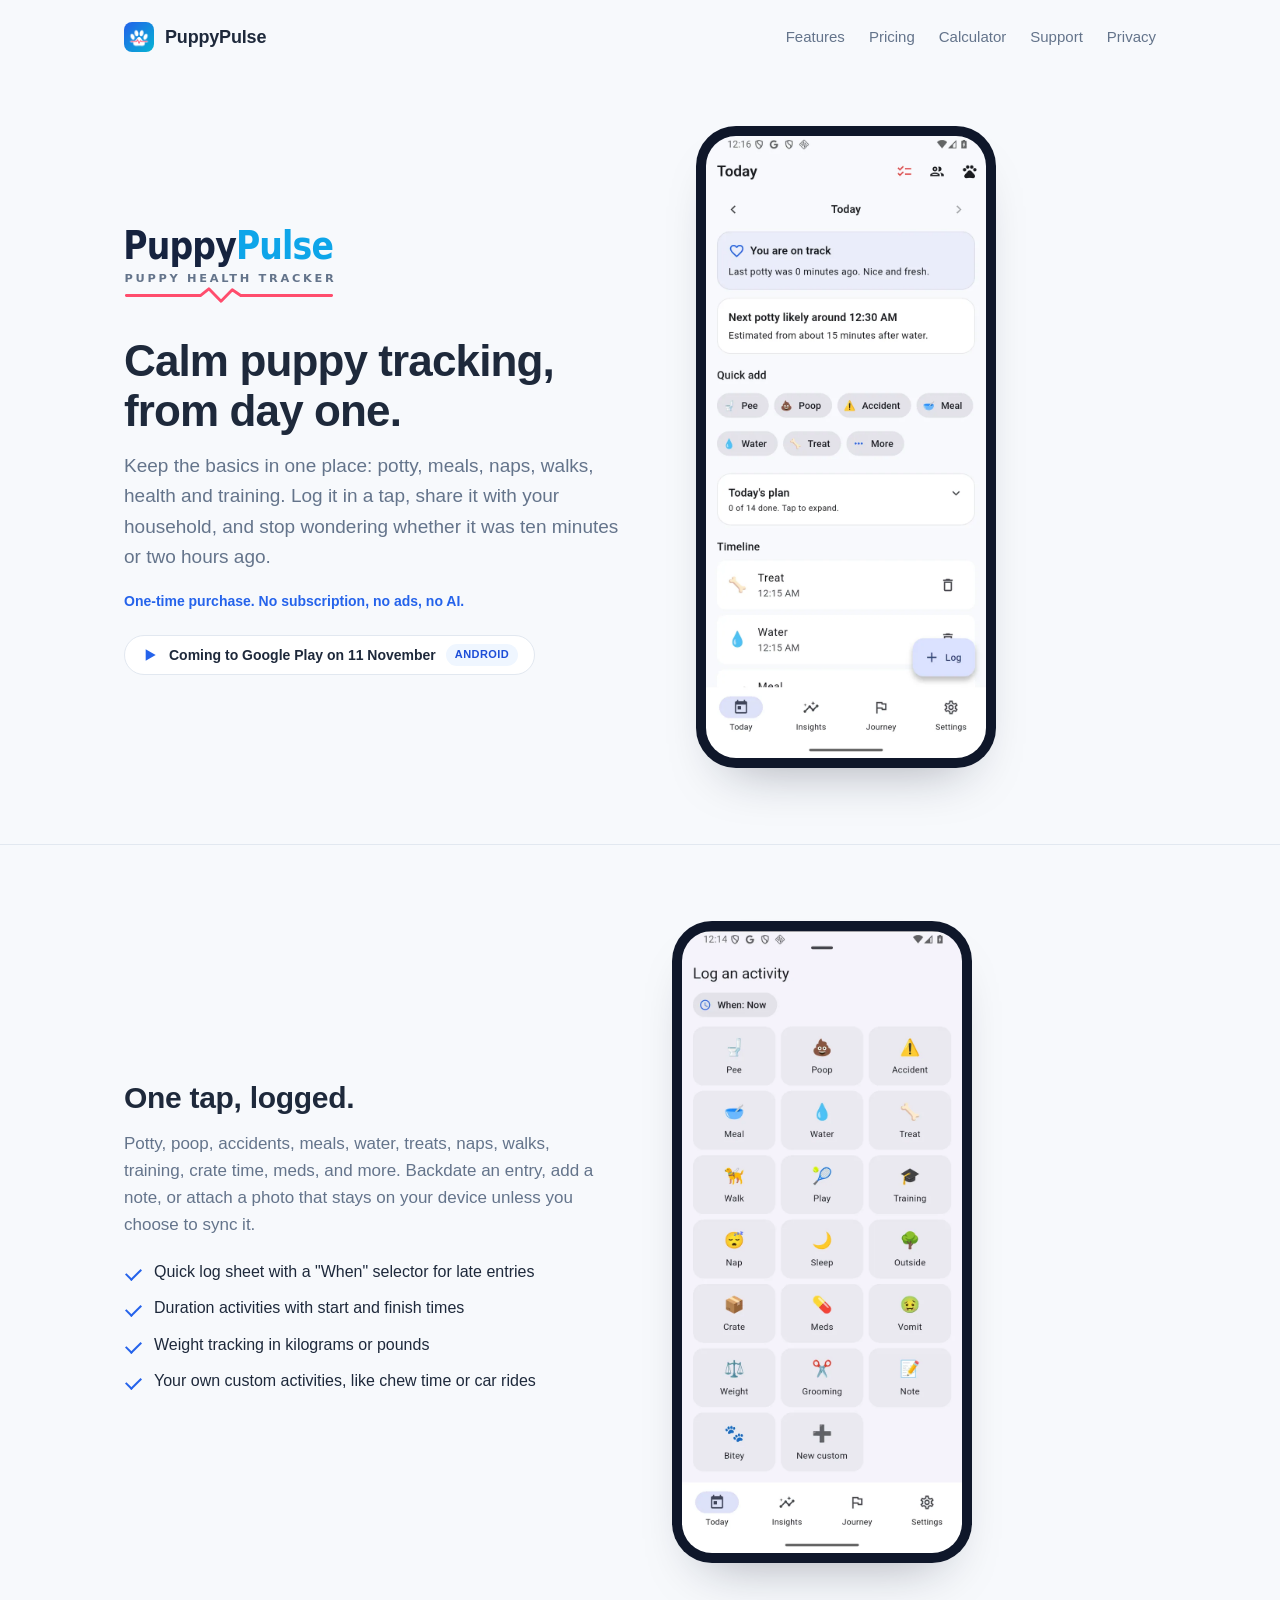
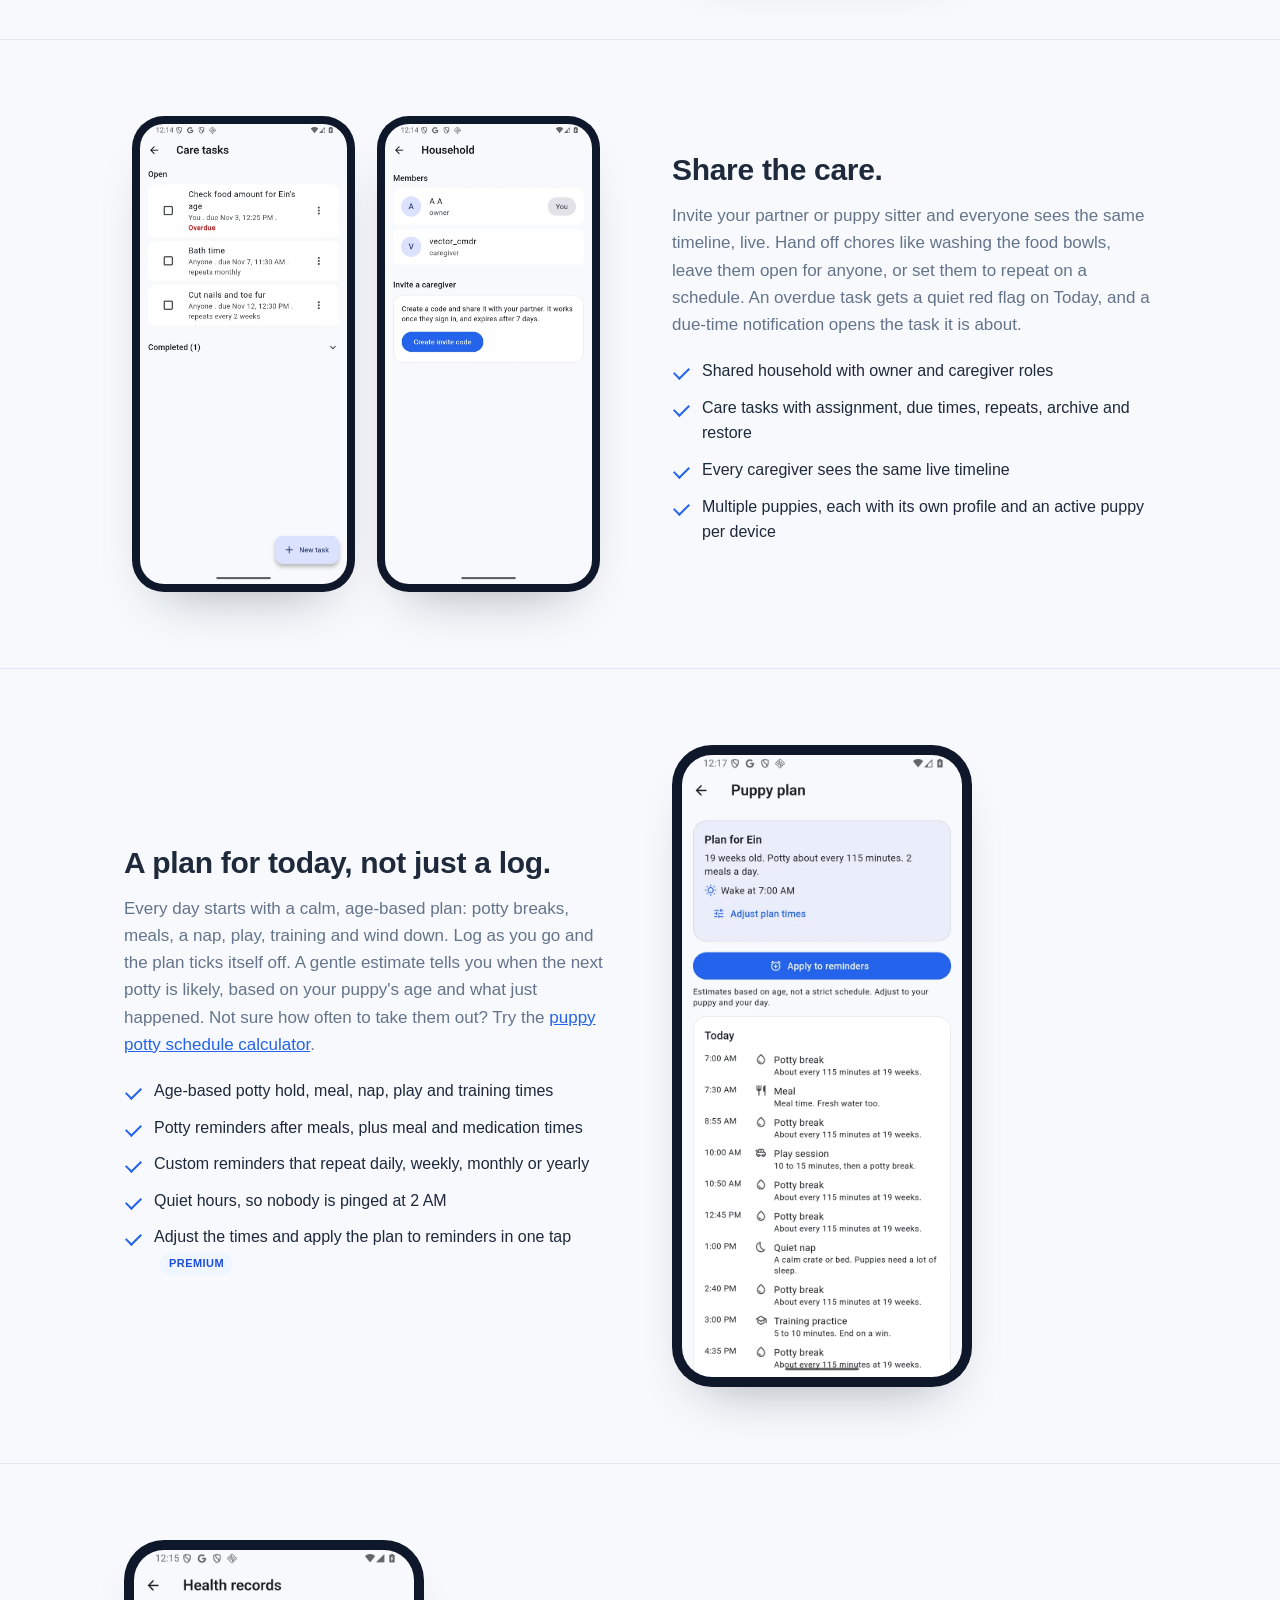
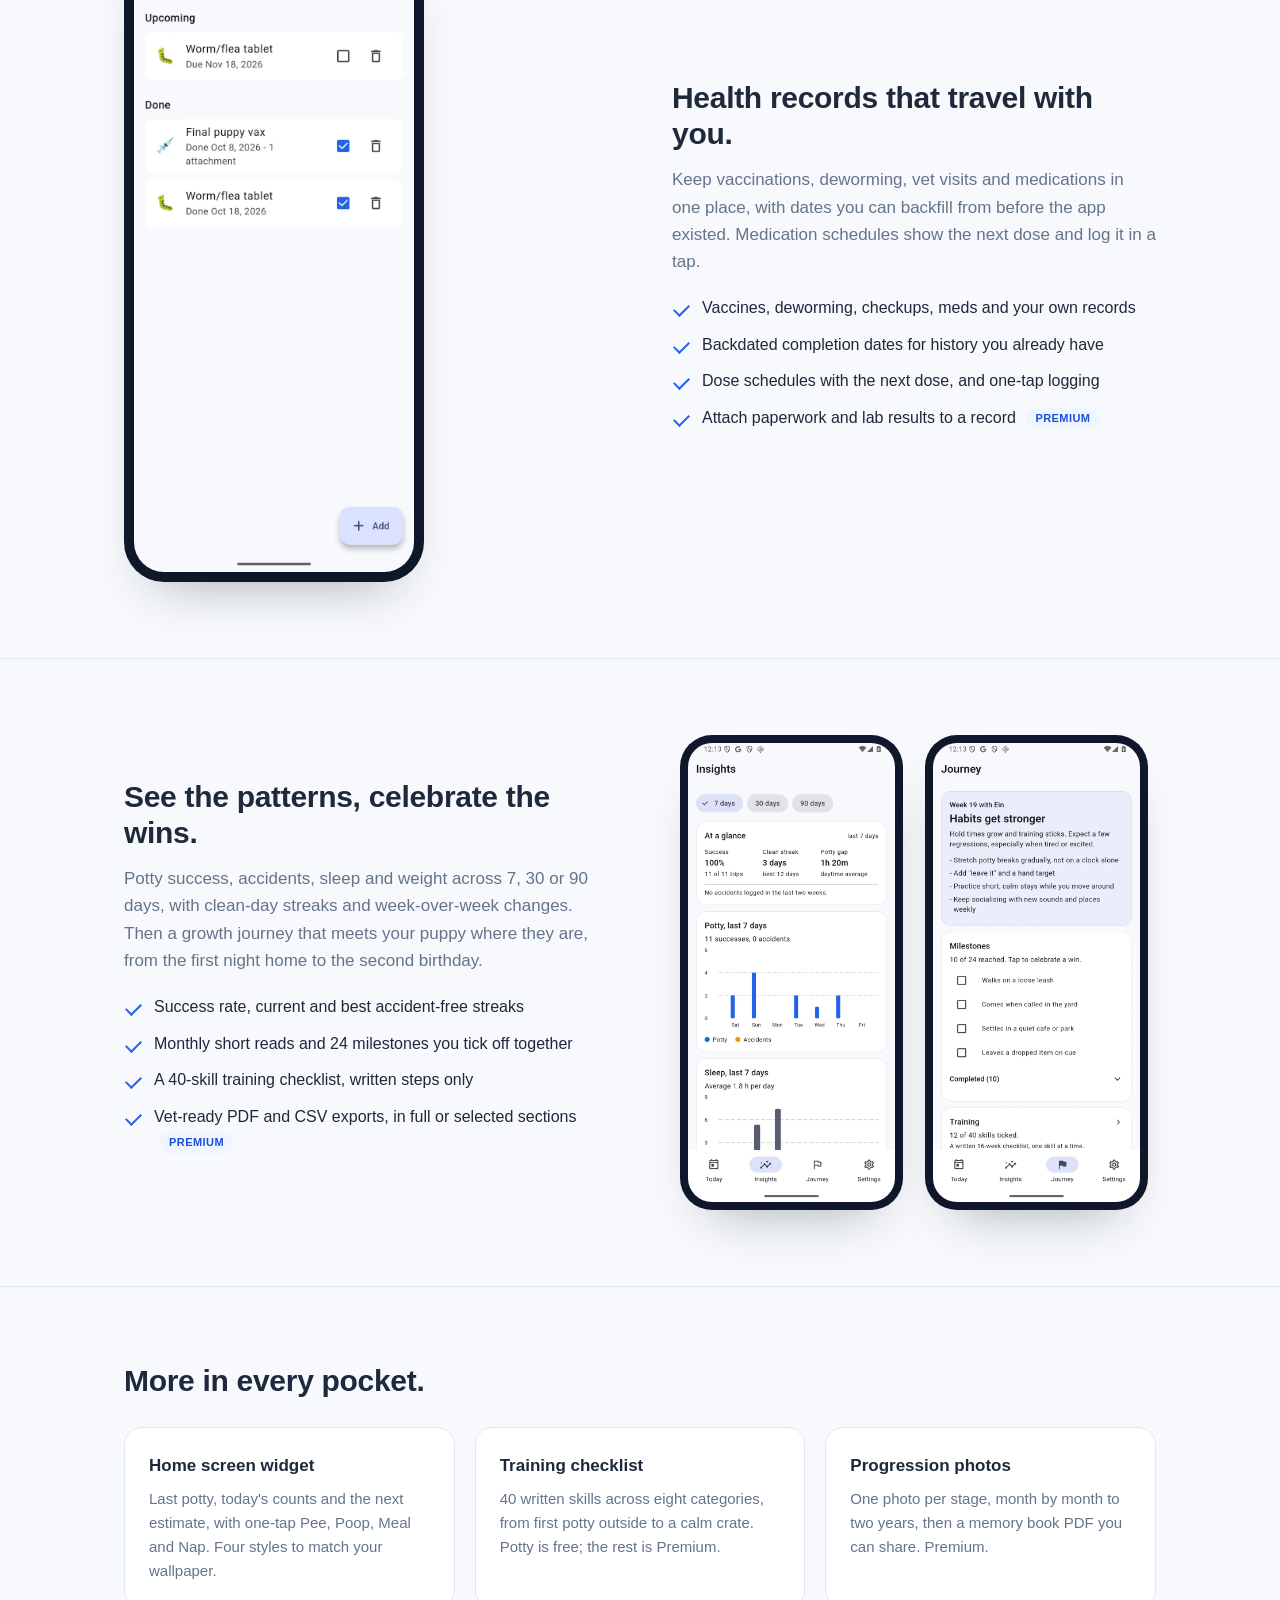
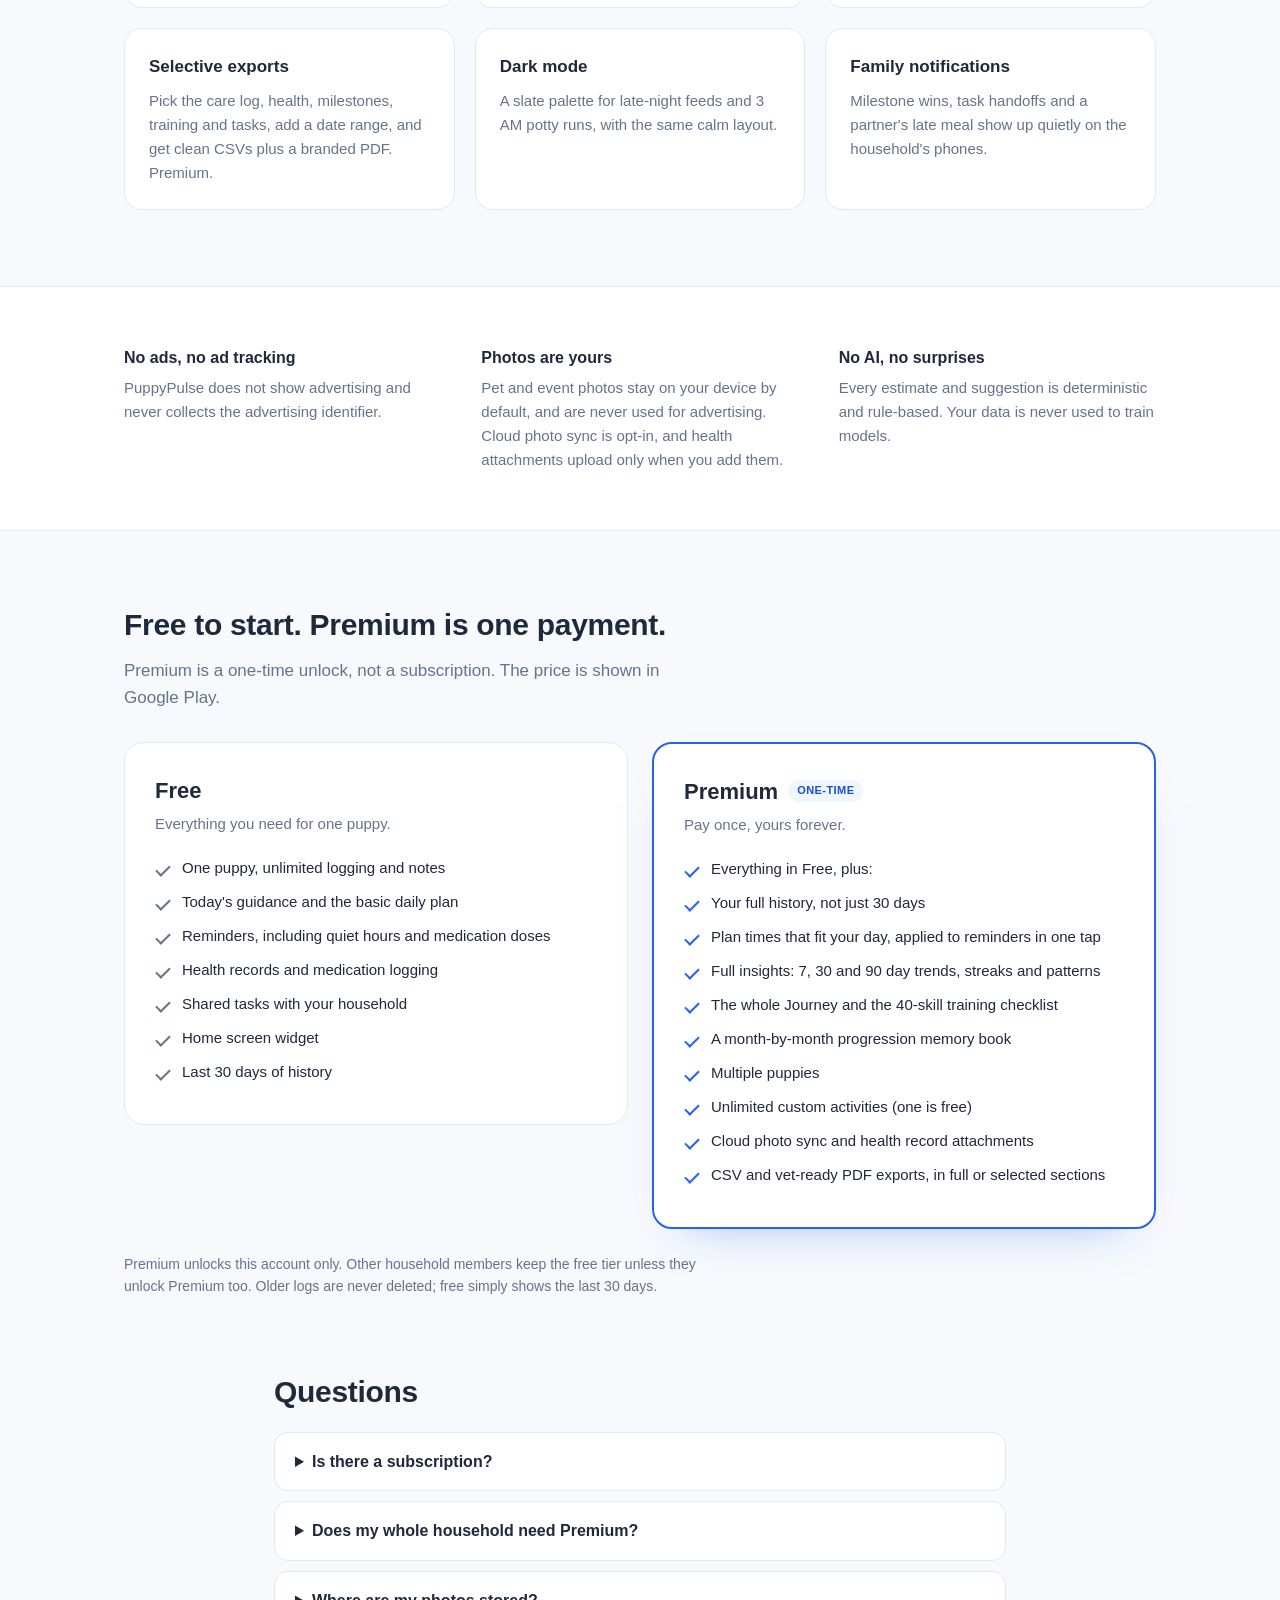
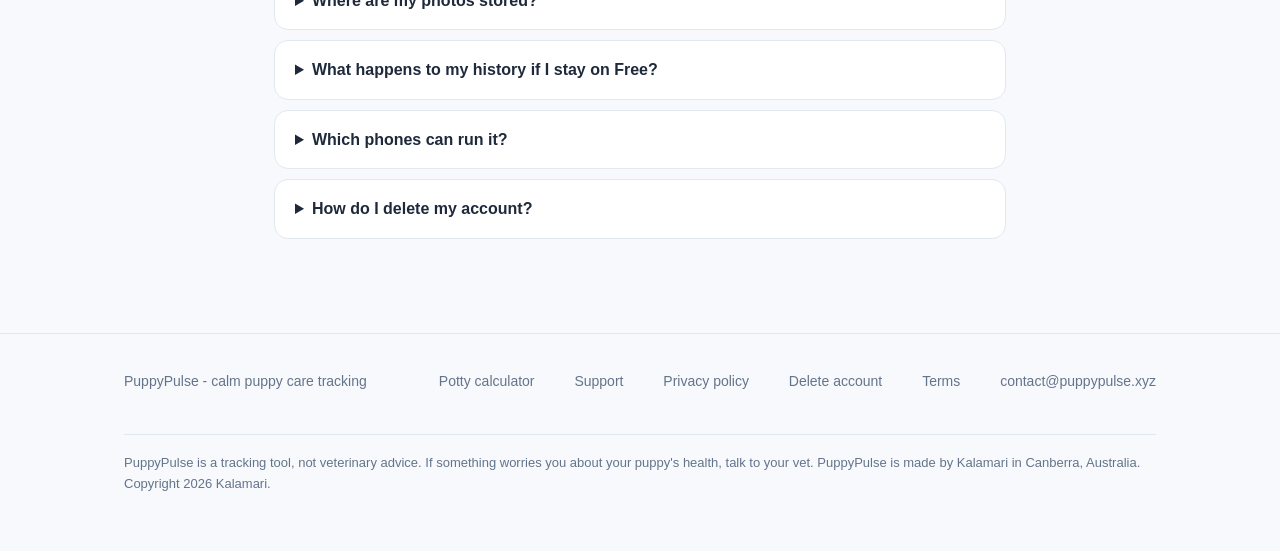
==== index.html @ 0620022c "Rename the calculator to a descriptive URL and redirect the old one" ====
<!DOCTYPE html>
<html lang="en">
<head>
  <meta charset="utf-8">
  <meta name="viewport" content="width=device-width, initial-scale=1">
  <title>PuppyPulse - Calm puppy care tracking</title>
  <meta name="description" content="Track potty, meals, naps, health and training in one tap, and share the care with your household. One-time purchase, no subscription, no ads, no AI.">
  <meta name="theme-color" content="#2563EB">
  <meta name="theme-color" media="(prefers-color-scheme: dark)" content="#0F172A">
  <link rel="canonical" href="https://puppypulse.xyz/">
  <meta property="og:type" content="website">
  <meta property="og:site_name" content="PuppyPulse">
  <meta property="og:url" content="https://puppypulse.xyz/">
  <meta property="og:title" content="PuppyPulse - Calm puppy care tracking">
  <meta property="og:description" content="Track potty, meals, naps, health and training in one tap, and share the care with your household. One-time purchase, no subscription, no ads, no AI.">
  <meta property="og:image" content="https://puppypulse.xyz/assets/share-card.png">
  <meta property="og:image:width" content="1200">
  <meta property="og:image:height" content="630">
  <meta property="og:image:alt" content="PuppyPulse, calm puppy care tracking">
  <meta name="twitter:card" content="summary_large_image">
  <meta name="twitter:title" content="PuppyPulse - Calm puppy care tracking">
  <meta name="twitter:description" content="One-tap logging, a shared household, health records and a growth journey. One-time purchase, no subscription.">
  <meta name="twitter:image" content="https://puppypulse.xyz/assets/share-card.png">
  <link rel="icon" type="image/png" sizes="32x32" href="assets/favicon-32.png">
  <link rel="icon" type="image/png" sizes="512x512" href="assets/icon-circle.png">
  <link rel="apple-touch-icon" href="assets/apple-touch-icon.png">
  <link rel="stylesheet" href="styles.css">
  <script type="application/ld+json">
  {
    "@context": "https://schema.org",
    "@type": "SoftwareApplication",
    "name": "PuppyPulse",
    "url": "https://puppypulse.xyz/",
    "applicationCategory": "LifestyleApplication",
    "operatingSystem": "Android",
    "softwareVersion": "1.0.0",
    "isAccessibleForFree": true,
    "installUrl": "https://play.google.com/store/apps/details?id=com.puppypulse.app",
    "description": "A calm puppy care tracker for new puppy parents: one-tap logging, a shared household, health records, a growth journey and training checklist. One-time purchase, no subscription, no ads, no AI.",
    "publisher": {
      "@type": "Organization",
      "name": "Kalamari",
      "url": "https://kalamari.club"
    }
  }
  </script>
</head>
<body>

<a class="skip" href="#main">Skip to content</a>

<header class="site">
  <div class="wrap">
    <a class="brand" href="./">
      <img src="assets/icon-512.png" alt="">
      <span>PuppyPulse</span>
    </a>
    <nav>
      <a href="#features">Features</a>
      <a href="#pricing">Pricing</a>
      <a href="puppy-potty-schedule/">Calculator</a>
      <a href="support/">Support</a>
      <a href="privacy/">Privacy</a>
    </nav>
  </div>
</header>

<main id="main">

  <section class="hero">
    <div class="wrap">
      <div class="copy">
        <picture>
          <source srcset="assets/wordmark-dark.svg" media="(prefers-color-scheme: dark)">
          <img class="wordmark" src="assets/wordmark.svg" alt="PuppyPulse">
        </picture>
        <h1>Calm puppy tracking, from day one.</h1>
        <p class="lede">Keep the basics in one place: potty, meals, naps, walks,
        health and training. Log it in a tap, share it with your household, and
        stop wondering whether it was ten minutes or two hours ago.</p>
        <p class="meta">One-time purchase. No subscription, no ads, no AI.</p>
        <span class="badge">
          <svg viewBox="0 0 24 24" fill="#2563EB" aria-hidden="true">
            <path d="M4 3.5v17l15-8.5-15-8.5z"/>
          </svg>
          Coming to Google Play on 11 November
          <span class="tag">Android</span>
        </span>
      </div>
      <div class="media">
        <div class="phone">
          <img src="assets/today.webp" width="720" height="1600"
            alt="The PuppyPulse Today screen, showing a potty estimate, quick add chips, today's plan and the day's timeline">
        </div>
      </div>
    </div>
  </section>

  <section class="feature" id="features">
    <div class="wrap">
      <div class="copy">
        <h2>One tap, logged.</h2>
        <p>Potty, poop, accidents, meals, water, treats, naps, walks, training,
        crate time, meds, and more. Backdate an entry, add a note, or attach a
        photo that stays on your device unless you choose to sync it.</p>
        <ul class="ticks">
          <li>Quick log sheet with a "When" selector for late entries</li>
          <li>Duration activities with start and finish times</li>
          <li>Weight tracking in kilograms or pounds</li>
          <li>Your own custom activities, like chew time or car rides</li>
        </ul>
      </div>
      <div class="media">
        <div class="phone">
          <img src="assets/quick-log.webp" width="720" height="1600" loading="lazy"
            alt="The quick log sheet, with activity tiles for potty, meals, naps, and more">
        </div>
      </div>
    </div>
  </section>

  <section class="feature flip">
    <div class="wrap">
      <div class="copy">
        <h2>Share the care.</h2>
        <p>Invite your partner or puppy sitter and everyone sees the same
        timeline, live. Hand off chores like washing the food bowls, leave them
        open for anyone, or set them to repeat on a schedule. An overdue task
        gets a quiet red flag on Today, and a due-time notification opens the
        task it is about.</p>
        <ul class="ticks">
          <li>Shared household with owner and caregiver roles</li>
          <li>Care tasks with assignment, due times, repeats, archive and restore</li>
          <li>Every caregiver sees the same live timeline</li>
          <li>Multiple puppies, each with its own profile and an active puppy per device</li>
        </ul>
      </div>
      <div class="media">
        <div class="duo">
          <div class="phone">
            <img src="assets/tasks.webp" width="720" height="1600" loading="lazy"
              alt="Care tasks screen with open tasks, assignments, due times and a completed section">
          </div>
          <div class="phone">
            <img src="assets/household.webp" width="720" height="1600" loading="lazy"
              alt="Household screen listing an owner and a caregiver, with an invite code">
          </div>
        </div>
      </div>
    </div>
  </section>

  <section class="feature" id="plan">
    <div class="wrap">
      <div class="copy">
        <h2>A plan for today, not just a log.</h2>
        <p>Every day starts with a calm, age-based plan: potty breaks, meals,
        a nap, play, training and wind down. Log as you go and the plan ticks
        itself off. A gentle estimate tells you when the next potty is likely,
        based on your puppy's age and what just happened. Not sure how often to
        take them out? Try the <a href="puppy-potty-schedule/">puppy potty schedule
        calculator</a>.</p>
        <ul class="ticks">
          <li>Age-based potty hold, meal, nap, play and training times</li>
          <li>Potty reminders after meals, plus meal and medication times</li>
          <li>Custom reminders that repeat daily, weekly, monthly or yearly</li>
          <li>Quiet hours, so nobody is pinged at 2 AM</li>
          <li>Adjust the times and apply the plan to reminders in one tap <span class="tag">Premium</span></li>
        </ul>
      </div>
      <div class="media">
        <div class="phone">
          <img src="assets/plan.webp" width="720" height="1600" loading="lazy"
            alt="Puppy plan screen with age-based potty breaks, meal times, a nap, play and training, and an Apply to reminders button">
        </div>
      </div>
    </div>
  </section>

  <section class="feature flip" id="health">
    <div class="wrap">
      <div class="copy">
        <h2>Health records that travel with you.</h2>
        <p>Keep vaccinations, deworming, vet visits and medications in one
        place, with dates you can backfill from before the app existed.
        Medication schedules show the next dose and log it in a tap.</p>
        <ul class="ticks">
          <li>Vaccines, deworming, checkups, meds and your own records</li>
          <li>Backdated completion dates for history you already have</li>
          <li>Dose schedules with the next dose, and one-tap logging</li>
          <li>Attach paperwork and lab results to a record <span class="tag">Premium</span></li>
        </ul>
      </div>
      <div class="media">
        <div class="phone">
          <img src="assets/health.webp" width="720" height="1600" loading="lazy"
            alt="Health records screen with an upcoming worm and flea tablet, and completed vaccinations with an attachment">
        </div>
      </div>
    </div>
  </section>

  <section class="feature">
    <div class="wrap">
      <div class="copy">
        <h2>See the patterns, celebrate the wins.</h2>
        <p>Potty success, accidents, sleep and weight across 7, 30 or 90 days,
        with clean-day streaks and week-over-week changes. Then a growth
        journey that meets your puppy where they are, from the first night home
        to the second birthday.</p>
        <ul class="ticks">
          <li>Success rate, current and best accident-free streaks</li>
          <li>Monthly short reads and 24 milestones you tick off together</li>
          <li>A 40-skill training checklist, written steps only</li>
          <li>Vet-ready PDF and CSV exports, in full or selected sections <span class="tag">Premium</span></li>
        </ul>
      </div>
      <div class="media">
        <div class="duo">
          <div class="phone">
            <img src="assets/insights.webp" width="720" height="1600" loading="lazy"
              alt="Insights screen with 7, 30 and 90 day switches, a streak summary, and potty and sleep charts">
          </div>
          <div class="phone">
            <img src="assets/journey.webp" width="720" height="1600" loading="lazy"
              alt="Journey screen with the current week's guidance, milestones and training progress">
          </div>
        </div>
      </div>
    </div>
  </section>

  <section class="more">
    <div class="wrap">
      <h2>More in every pocket.</h2>
      <div class="grid">
        <article class="card">
          <h3>Home screen widget</h3>
          <p>Last potty, today's counts and the next estimate, with one-tap
          Pee, Poop, Meal and Nap. Four styles to match your wallpaper.</p>
        </article>
        <article class="card">
          <h3>Training checklist</h3>
          <p>40 written skills across eight categories, from first potty
          outside to a calm crate. Potty is free; the rest is Premium.</p>
        </article>
        <article class="card">
          <h3>Progression photos</h3>
          <p>One photo per stage, month by month to two years, then a
          memory book PDF you can share. Premium.</p>
        </article>
        <article class="card">
          <h3>Selective exports</h3>
          <p>Pick the care log, health, milestones, training and tasks, add a
          date range, and get clean CSVs plus a branded PDF. Premium.</p>
        </article>
        <article class="card">
          <h3>Dark mode</h3>
          <p>A slate palette for late-night feeds and 3 AM potty runs, with the
          same calm layout.</p>
        </article>
        <article class="card">
          <h3>Family notifications</h3>
          <p>Milestone wins, task handoffs and a partner's late meal show up
          quietly on the household's phones.</p>
        </article>
      </div>
    </div>
  </section>

  <section class="privacy" id="privacy">
    <div class="wrap">
      <div>
        <h3>No ads, no ad tracking</h3>
        <p>PuppyPulse does not show advertising and never collects the
        advertising identifier.</p>
      </div>
      <div>
        <h3>Photos are yours</h3>
        <p>Pet and event photos stay on your device by default, and are never
        used for advertising. Cloud photo sync is opt-in, and health
        attachments upload only when you add them.</p>
      </div>
      <div>
        <h3>No AI, no surprises</h3>
        <p>Every estimate and suggestion is deterministic and rule-based.
        Your data is never used to train models.</p>
      </div>
    </div>
  </section>

  <section class="pricing" id="pricing">
    <div class="wrap">
      <h2>Free to start. Premium is one payment.</h2>
      <p class="pricing-lede">Premium is a one-time unlock, not a subscription.
      The price is shown in Google Play.</p>
      <div class="plans">
        <article class="plan">
          <h3>Free</h3>
          <p class="plan-sub">Everything you need for one puppy.</p>
          <ul>
            <li>One puppy, unlimited logging and notes</li>
            <li>Today's guidance and the basic daily plan</li>
            <li>Reminders, including quiet hours and medication doses</li>
            <li>Health records and medication logging</li>
            <li>Shared tasks with your household</li>
            <li>Home screen widget</li>
            <li>Last 30 days of history</li>
          </ul>
        </article>
        <article class="plan premium">
          <h3>Premium <span class="tag">One-time</span></h3>
          <p class="plan-sub">Pay once, yours forever.</p>
          <ul>
            <li>Everything in Free, plus:</li>
            <li>Your full history, not just 30 days</li>
            <li>Plan times that fit your day, applied to reminders in one tap</li>
            <li>Full insights: 7, 30 and 90 day trends, streaks and patterns</li>
            <li>The whole Journey and the 40-skill training checklist</li>
            <li>A month-by-month progression memory book</li>
            <li>Multiple puppies</li>
            <li>Unlimited custom activities (one is free)</li>
            <li>Cloud photo sync and health record attachments</li>
            <li>CSV and vet-ready PDF exports, in full or selected sections</li>
          </ul>
        </article>
      </div>
      <p class="fineprint">Premium unlocks this account only. Other household
      members keep the free tier unless they unlock Premium too. Older logs are
      never deleted; free simply shows the last 30 days.</p>
    </div>
  </section>

  <section class="faq">
    <div class="wrap">
      <h2>Questions</h2>
      <details>
        <summary>Is there a subscription?</summary>
        <p>No. Premium is a single purchase, once. There is no monthly or yearly
        plan, and no auto-renewal.</p>
      </details>
      <details>
        <summary>Does my whole household need Premium?</summary>
        <p>No. Sharing the timeline, tasks and reminders is part of the free
        tier. Premium unlocks extra features on the account that buys it; other
        members keep the free tier.</p>
      </details>
      <details>
        <summary>Where are my photos stored?</summary>
        <p>Pet and event photos are stored on your device by default. Event
        photo sync is opt-in and Premium. Health attachments upload only when
        you add them, and only members of your household can open them.</p>
      </details>
      <details>
        <summary>What happens to my history if I stay on Free?</summary>
        <p>Nothing is deleted. Free shows the last 30 days; Premium opens the
        full history, including everything you logged before you upgraded.</p>
      </details>
      <details>
        <summary>Which phones can run it?</summary>
        <p>PuppyPulse comes to Google Play on 11 November, for Android phones.
        The home screen widget is Android-only. An iPhone version is planned
        for later.</p>
      </details>
      <details>
        <summary>How do I delete my account?</summary>
        <p>In the app: Settings, then Delete account. You can also email us at
        <a href="mailto:contact@puppypulse.xyz">contact@puppypulse.xyz</a>. See
        <a href="delete-account/">Delete your account</a> for what is removed.</p>
      </details>
    </div>
  </section>

</main>

<footer class="site">
  <div class="wrap">
    <span>PuppyPulse - calm puppy care tracking</span>
    <span class="links">
      <a href="puppy-potty-schedule/">Potty calculator</a> &nbsp;
      <a href="support/">Support</a> &nbsp;
      <a href="privacy/">Privacy policy</a> &nbsp;
      <a href="delete-account/">Delete account</a> &nbsp;
      <a href="terms/">Terms</a> &nbsp;
      <a href="mailto:contact@puppypulse.xyz">contact@puppypulse.xyz</a>
    </span>
    <div class="fine">
      PuppyPulse is a tracking tool, not veterinary advice. If something
      worries you about your puppy's health, talk to your vet. PuppyPulse is
      made by Kalamari in Canberra, Australia. Copyright 2026 Kalamari.
    </div>
  </div>
</footer>

</body>
</html>
---- styles.css ----
:root {
  --blue: #2563EB;
  --blue-dark: #1D4ED8;
  --blue-soft: #EFF6FF;
  --canvas: #F7F9FC;
  --ink: #1E293B;
  --muted: #64748B;
  --line: #E2E8F0;
  --white: #FFFFFF;
  color-scheme: light;
}

* {
  box-sizing: border-box;
}

html {
  scroll-behavior: smooth;
}

@media (prefers-reduced-motion: reduce) {
  html {
    scroll-behavior: auto;
  }
}

body {
  margin: 0;
  background: var(--canvas);
  color: var(--ink);
  font-family: -apple-system, BlinkMacSystemFont, "Segoe UI", Roboto,
    Helvetica, Arial, sans-serif;
  line-height: 1.6;
  -webkit-font-smoothing: antialiased;
}

img {
  max-width: 100%;
  height: auto;
}

a {
  color: var(--blue);
}

a:focus-visible,
summary:focus-visible {
  outline: 3px solid var(--blue);
  outline-offset: 3px;
  border-radius: 4px;
}

.skip {
  position: absolute;
  left: -9999px;
  top: 0;
  background: var(--blue);
  color: #FFFFFF;
  padding: 12px 18px;
  border-radius: 0 0 10px 0;
  z-index: 10;
  font-weight: 600;
  text-decoration: none;
}

.skip:focus {
  left: 0;
}

.wrap {
  max-width: 1080px;
  margin: 0 auto;
  padding: 0 24px;
}

/* Header */

header.site {
  padding: 22px 0;
}

header.site .wrap {
  display: flex;
  align-items: center;
  justify-content: space-between;
  gap: 16px;
}

.brand {
  display: flex;
  align-items: center;
  gap: 11px;
  text-decoration: none;
  flex: none;
}

.brand img {
  width: 30px;
  height: 30px;
  border-radius: 8px;
}

.brand span {
  font-weight: 700;
  font-size: 18px;
  color: var(--ink);
  letter-spacing: -0.01em;
}

nav {
  display: flex;
  flex-wrap: wrap;
  justify-content: flex-end;
  row-gap: 4px;
}

nav a {
  color: var(--muted);
  text-decoration: none;
  font-size: 15px;
  margin-left: 24px;
}

nav a:hover {
  color: var(--ink);
}

nav a[aria-current="page"] {
  color: var(--ink);
  font-weight: 600;
}

/* Hero */

.hero {
  padding: 52px 0 76px;
}

.hero .wrap {
  display: grid;
  grid-template-columns: 1.05fr 0.95fr;
  gap: 64px;
  align-items: center;
}

.hero .wordmark {
  width: 210px;
  margin-bottom: 22px;
}

.hero picture {
  display: block;
}

h1 {
  font-size: 44px;
  line-height: 1.12;
  letter-spacing: -0.02em;
  margin: 0 0 16px;
}

.lede {
  font-size: 19px;
  color: var(--muted);
  margin: 0 0 18px;
  max-width: 48ch;
}

.meta {
  font-size: 14px;
  font-weight: 600;
  color: var(--blue);
  margin: 0 0 22px;
}

.badge {
  display: inline-flex;
  align-items: center;
  gap: 10px;
  border: 1px solid var(--line);
  background: var(--white);
  border-radius: 999px;
  padding: 8px 16px 8px 18px;
  font-size: 14px;
  font-weight: 600;
}

.badge svg {
  width: 16px;
  height: 16px;
  flex: none;
}

/* The hero badge is the install link. Keep it tappable and calm. */
a.badge {
  color: var(--ink);
  text-decoration: none;
  transition: transform 0.15s ease, box-shadow 0.15s ease, border-color 0.15s ease;
}

a.badge:hover {
  transform: translateY(-1px);
  border-color: var(--blue);
  box-shadow: 0 8px 20px rgba(37, 99, 235, 0.18);
}

@media (prefers-reduced-motion: reduce) {
  a.badge {
    transition: none;
  }

  a.badge:hover {
    transform: none;
  }
}

.tag {
  display: inline-block;
  background: var(--blue-soft);
  color: var(--blue-dark);
  border-radius: 999px;
  padding: 2px 9px;
  font-size: 11px;
  font-weight: 700;
  letter-spacing: 0.04em;
  text-transform: uppercase;
  vertical-align: middle;
  white-space: nowrap;
}

/* Phone frames */

.phone {
  width: min(300px, 100%);
  background: #0F172A;
  border-radius: 40px;
  padding: 10px;
  box-shadow: 0 28px 56px -32px rgba(15, 23, 42, 0.4);
}

.phone img {
  display: block;
  width: 100%;
  border-radius: 30px;
}

.duo {
  display: flex;
  gap: 22px;
  justify-content: center;
  align-items: flex-start;
}

.duo .phone {
  width: 46%;
  border-radius: 32px;
  padding: 8px;
}

.duo .phone img {
  border-radius: 24px;
}

/* Feature sections */

section.feature {
  padding: 76px 0;
  border-top: 1px solid var(--line);
}

section.feature .wrap {
  display: grid;
  grid-template-columns: 1fr 1fr;
  gap: 64px;
  align-items: center;
}

section.feature.flip .copy {
  order: 2;
}

h2 {
  font-size: 30px;
  letter-spacing: -0.01em;
  line-height: 1.2;
  margin: 0 0 14px;
}

.feature p {
  color: var(--muted);
  font-size: 17px;
  margin: 0 0 20px;
}

ul.ticks {
  list-style: none;
  padding: 0;
  margin: 0;
}

ul.ticks li {
  position: relative;
  padding-left: 30px;
  margin: 11px 0;
  font-size: 16px;
}

ul.ticks li::before {
  content: "";
  position: absolute;
  left: 2px;
  top: 9px;
  width: 13px;
  height: 7px;
  border-left: 2px solid var(--blue);
  border-bottom: 2px solid var(--blue);
  transform: rotate(-45deg);
}

ul.ticks .tag {
  margin-left: 6px;
}

/* More grid */

section.more {
  padding: 76px 0;
  border-top: 1px solid var(--line);
}

section.more h2 {
  margin-bottom: 28px;
}

.grid {
  display: grid;
  grid-template-columns: repeat(3, 1fr);
  gap: 20px;
}

.card {
  background: var(--white);
  border: 1px solid var(--line);
  border-radius: 18px;
  padding: 24px;
}

.card h3 {
  font-size: 17px;
  margin: 0 0 8px;
}

.card p {
  color: var(--muted);
  font-size: 15px;
  margin: 0;
}

/* Privacy strip */

section.privacy {
  background: var(--white);
  border-top: 1px solid var(--line);
  border-bottom: 1px solid var(--line);
  padding: 58px 0;
}

section.privacy .wrap {
  display: grid;
  grid-template-columns: repeat(3, 1fr);
  gap: 40px;
}

section.privacy h3 {
  font-size: 16px;
  margin: 0 0 6px;
}

section.privacy p {
  color: var(--muted);
  font-size: 15px;
  margin: 0;
}

/* Pricing */

section.pricing {
  padding: 76px 0;
}

.pricing-lede {
  color: var(--muted);
  font-size: 17px;
  margin: 0 0 30px;
  max-width: 60ch;
}

.plans {
  display: grid;
  grid-template-columns: 1fr 1fr;
  gap: 24px;
  align-items: start;
}

.plan {
  background: var(--white);
  border: 1px solid var(--line);
  border-radius: 20px;
  padding: 30px;
}

.plan h3 {
  font-size: 22px;
  margin: 0 0 4px;
  display: flex;
  align-items: center;
  gap: 10px;
}

.plan-sub {
  color: var(--muted);
  font-size: 15px;
  margin: 0 0 20px;
}

.plan ul {
  list-style: none;
  padding: 0;
  margin: 0;
}

.plan li {
  position: relative;
  padding-left: 27px;
  margin: 10px 0;
  font-size: 15px;
}

.plan li::before {
  content: "";
  position: absolute;
  left: 1px;
  top: 9px;
  width: 12px;
  height: 6px;
  border-left: 2px solid var(--muted);
  border-bottom: 2px solid var(--muted);
  transform: rotate(-45deg);
}

.plan.premium {
  border: 2px solid var(--blue);
  box-shadow: 0 24px 48px -36px rgba(37, 99, 235, 0.55);
}

.plan.premium li::before {
  border-color: var(--blue);
}

.fineprint {
  color: var(--muted);
  font-size: 14px;
  margin: 24px 0 0;
  max-width: 74ch;
}

/* FAQ */

section.faq {
  padding: 0 0 84px;
}

section.faq .wrap {
  max-width: 780px;
}

section.faq h2 {
  margin-bottom: 22px;
}

details {
  background: var(--white);
  border: 1px solid var(--line);
  border-radius: 14px;
  padding: 16px 20px;
  margin-bottom: 10px;
}

summary {
  cursor: pointer;
  font-weight: 600;
  font-size: 16px;
}

details p {
  color: var(--muted);
  font-size: 15px;
  margin: 12px 0 2px;
}

/* Footer */

footer.site {
  border-top: 1px solid var(--line);
  padding: 36px 0 56px;
  color: var(--muted);
  font-size: 14px;
}

footer.site .wrap {
  display: flex;
  justify-content: space-between;
  gap: 24px;
  flex-wrap: wrap;
}

footer.site .links {
  display: flex;
  flex-wrap: wrap;
  gap: 6px 18px;
}

footer.site a {
  color: var(--muted);
  text-decoration: none;
}

footer.site a:hover {
  color: var(--ink);
}

footer.site .fine {
  width: 100%;
  margin-top: 18px;
  padding-top: 18px;
  border-top: 1px solid var(--line);
  font-size: 13px;
}

/* Article pages */

.article {
  max-width: 760px;
  margin: 0 auto;
  padding: 44px 24px 76px;
}

.article h1 {
  font-size: 34px;
  margin-bottom: 4px;
}

.article .updated {
  color: var(--muted);
  font-size: 14px;
  margin: 0 0 8px;
}

.article h2 {
  font-size: 20px;
  margin: 36px 0 8px;
}

.article h3 {
  font-size: 17px;
  margin: 26px 0 6px;
}

.article p,
.article li {
  font-size: 16px;
}

.article ul {
  padding-left: 22px;
}

.article .note {
  background: var(--blue-soft);
  border-radius: 14px;
  padding: 16px 20px;
  margin: 24px 0;
}

.article .note p {
  margin: 0;
  font-size: 15px;
}

.backlink {
  display: inline-block;
  margin-top: 28px;
  font-size: 15px;
  text-decoration: none;
}

/* Responsive */

@media (max-width: 880px) {
  .hero {
    padding: 32px 0 56px;
  }

  .hero .wrap,
  section.feature .wrap {
    grid-template-columns: 1fr;
    gap: 44px;
  }

  section.feature.flip .copy {
    order: 0;
  }

  h1 {
    font-size: 34px;
  }

  h2 {
    font-size: 25px;
  }

  section.privacy .wrap {
    grid-template-columns: 1fr;
    gap: 26px;
  }

  .grid {
    grid-template-columns: 1fr 1fr;
  }

  .plans {
    grid-template-columns: 1fr;
  }

  .duo {
    gap: 14px;
  }

  nav a {
    margin-left: 16px;
  }
}

@media (max-width: 620px) {
  .grid {
    grid-template-columns: 1fr;
  }

  section.feature,
  section.more,
  section.pricing {
    padding: 56px 0;
  }

  .card,
  .plan {
    padding: 22px;
  }

  header.site .wrap {
    flex-wrap: wrap;
  }

  nav {
    width: 100%;
    justify-content: flex-start;
  }

  nav a {
    margin-left: 0;
    margin-right: 12px;
    font-size: 14px;
  }
}

/* Dark mode */

@media (prefers-color-scheme: dark) {
  :root {
    --blue: #60A5FA;
    --blue-dark: #93C5FD;
    --blue-soft: #172554;
    --canvas: #0F172A;
    --ink: #E2E8F0;
    --muted: #94A3B8;
    --line: #243247;
    --white: #1E293B;
    color-scheme: dark;
  }

  .phone {
    border: 1px solid #243247;
    box-shadow: 0 28px 56px -32px rgba(0, 0, 0, 0.8);
  }

  .plan.premium {
    box-shadow: 0 24px 48px -36px rgba(96, 165, 250, 0.55);
  }

  .tag {
    color: #BFDBFE;
  }

  .skip {
    color: #0F172A;
  }
}
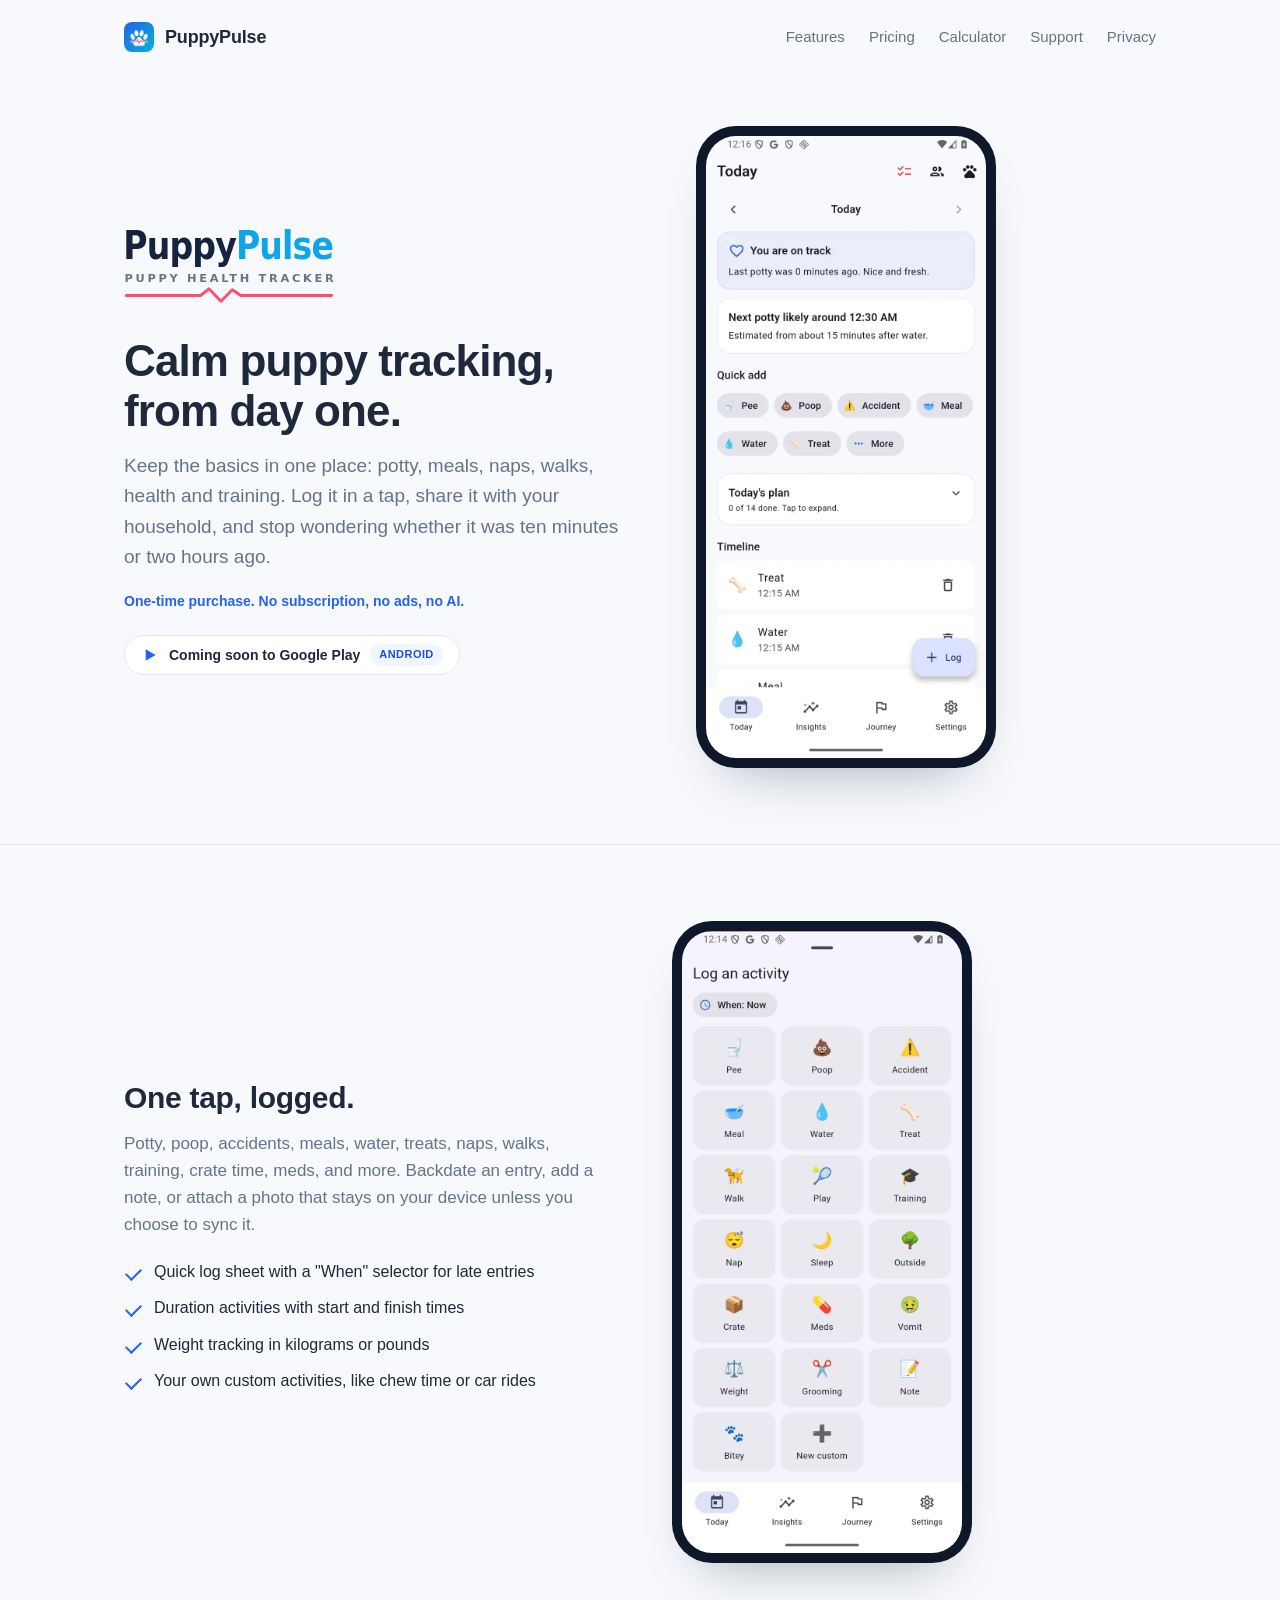
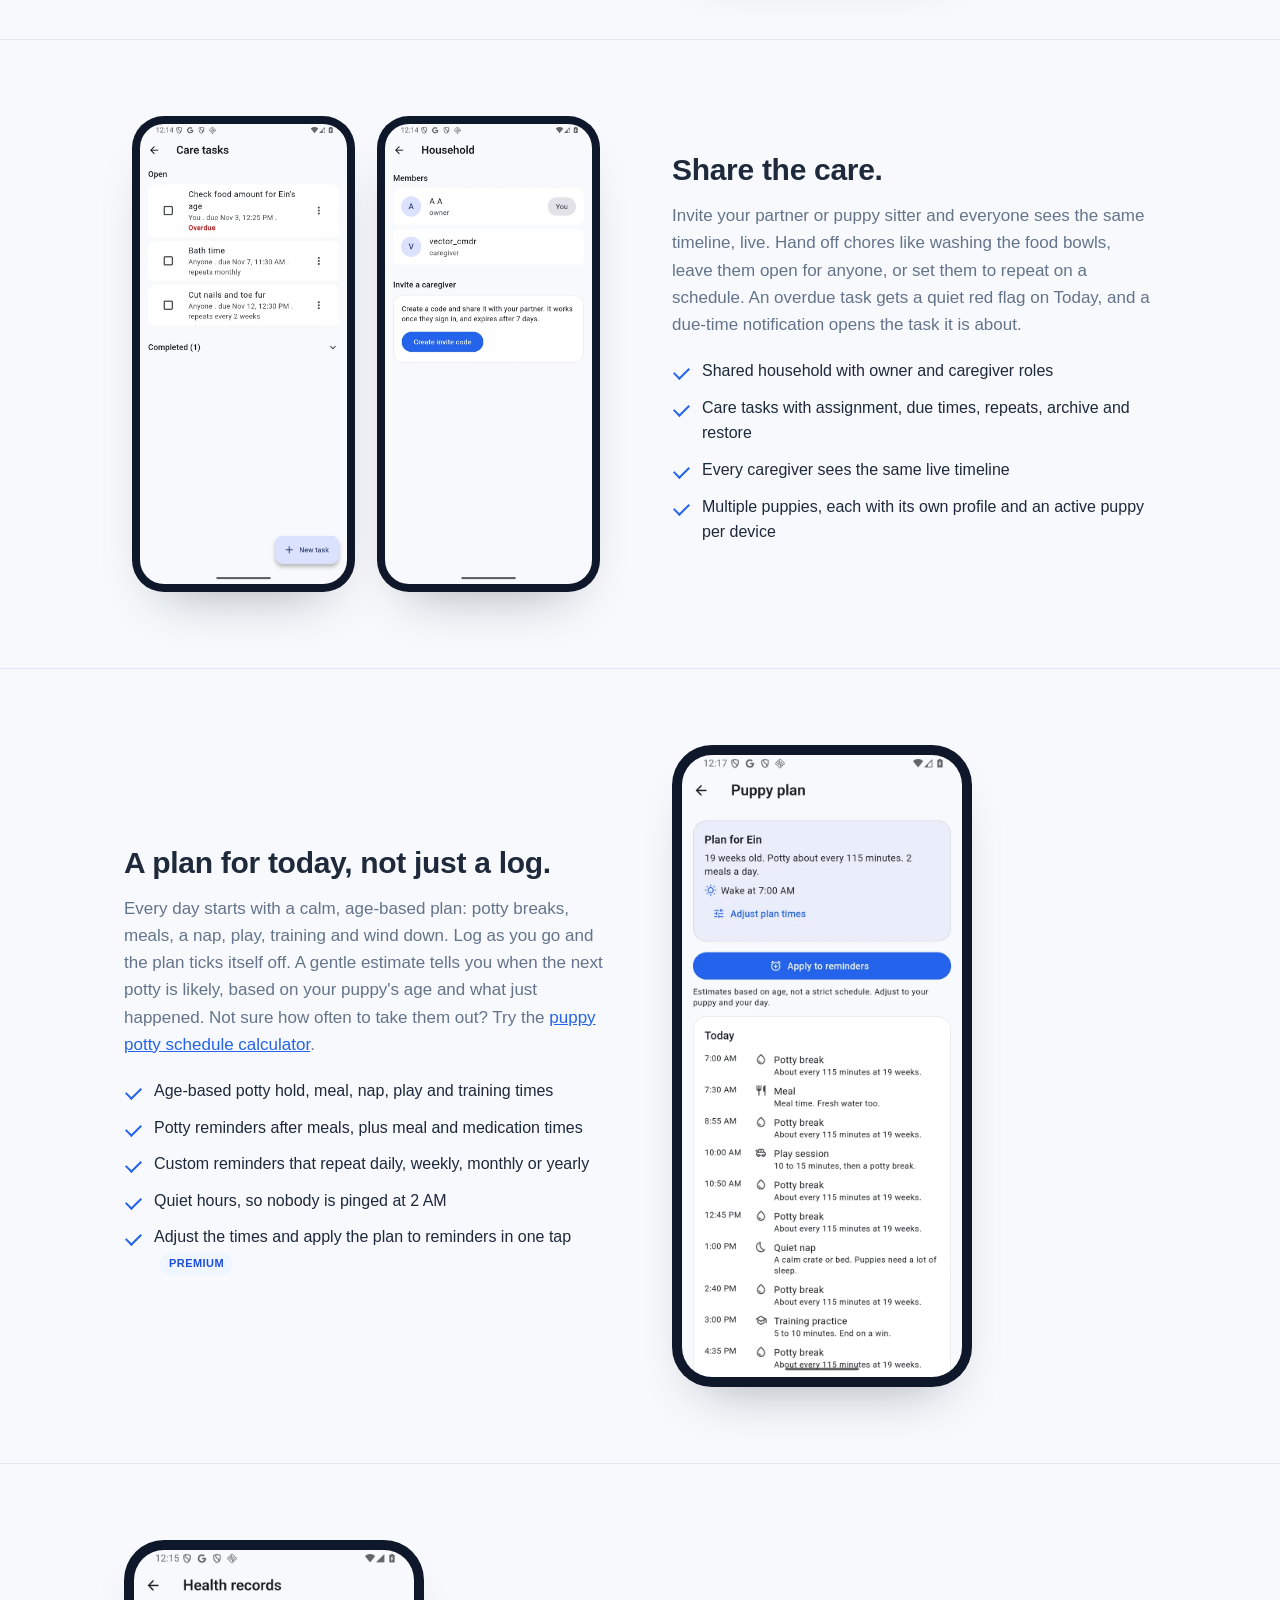
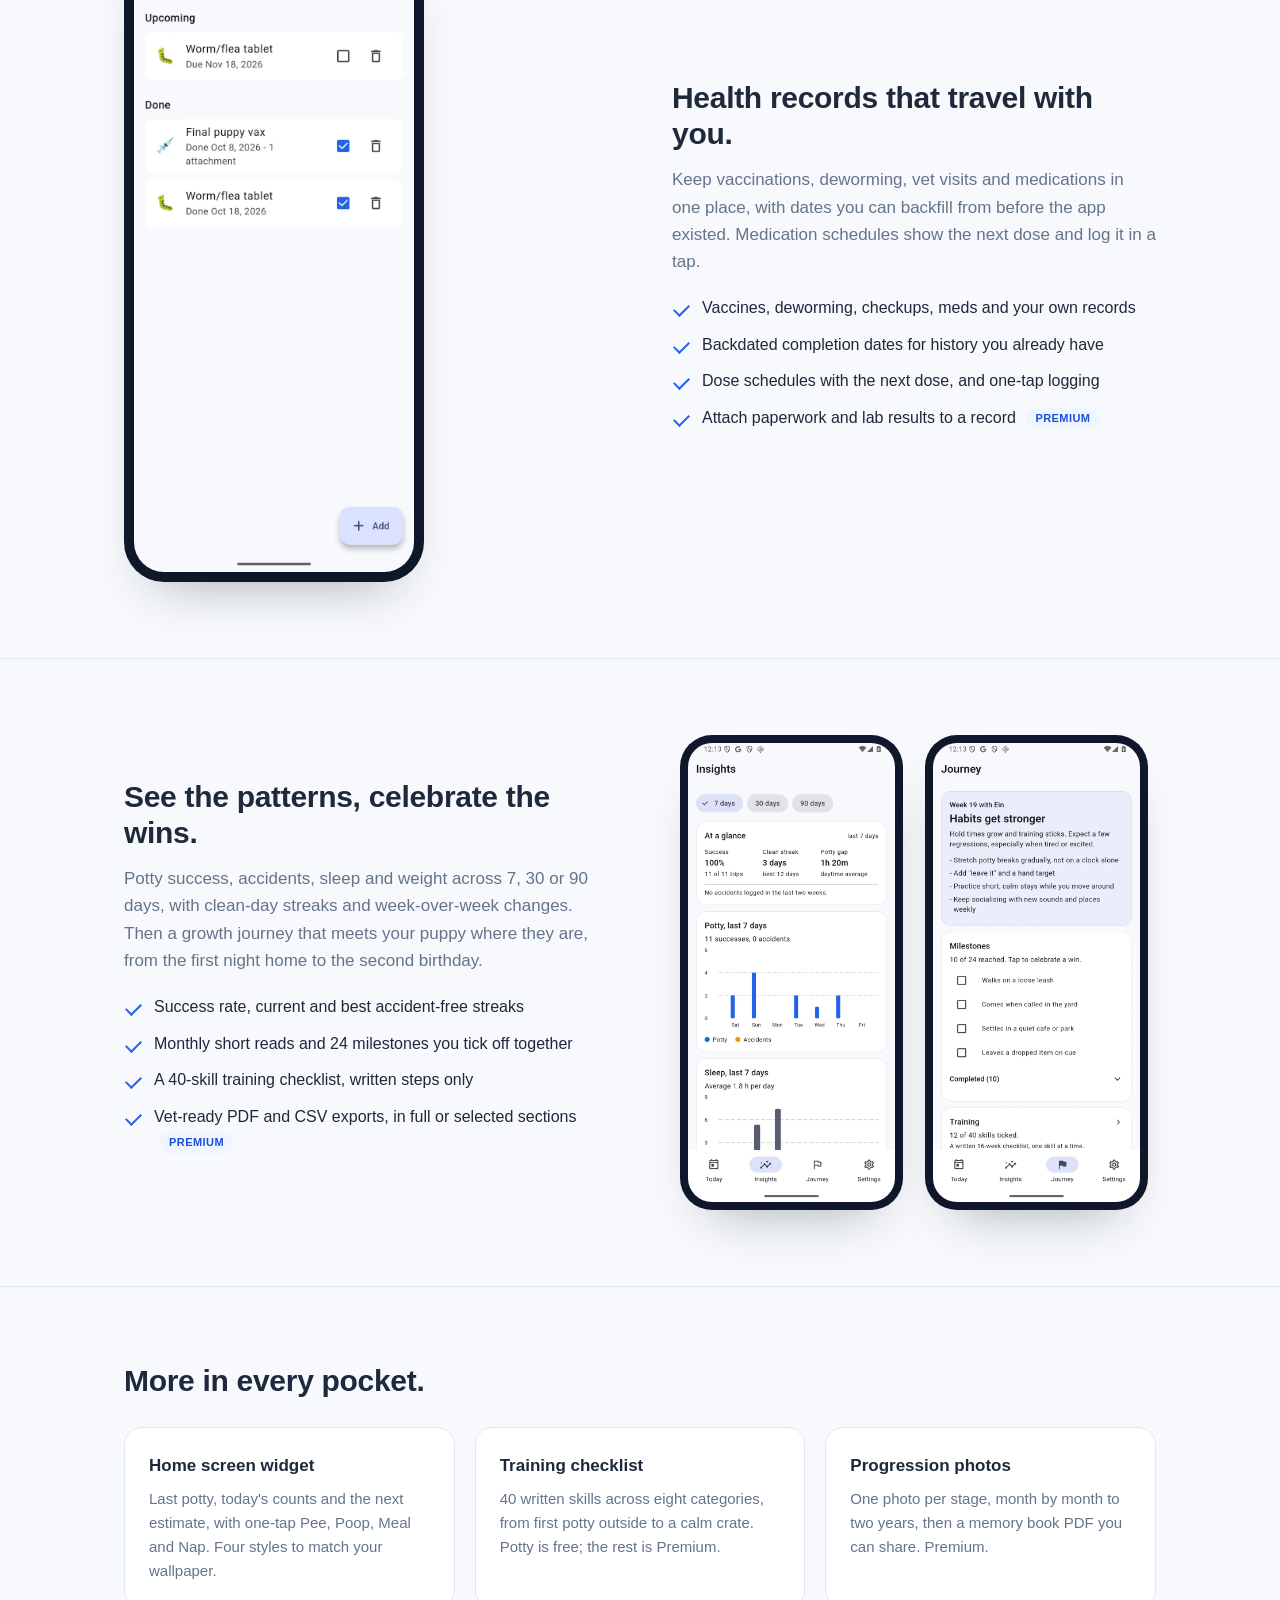
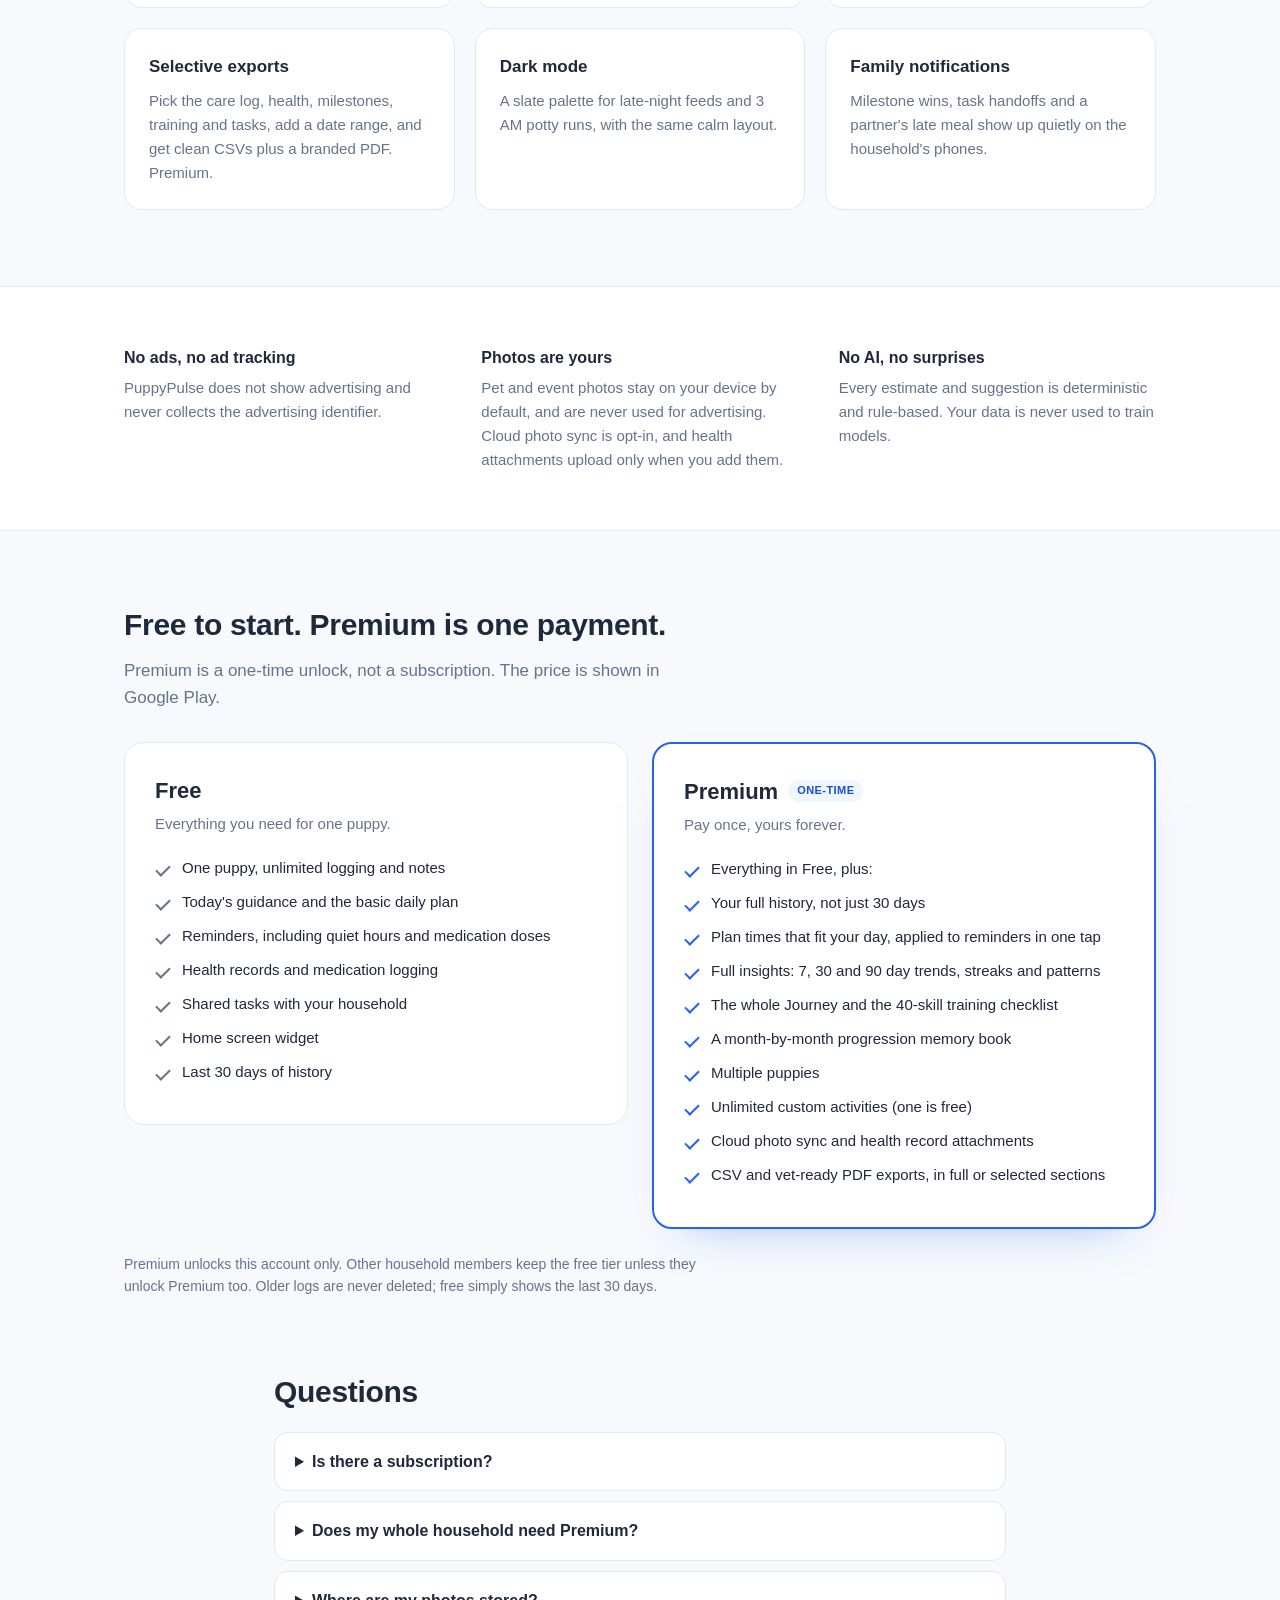
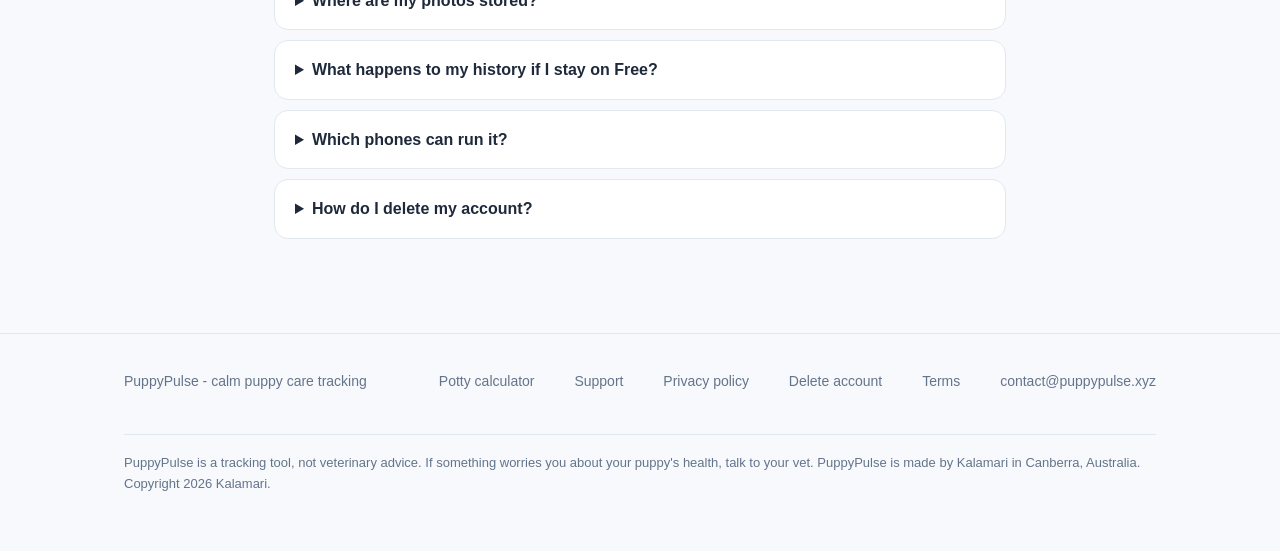
==== commit cc9edb86: "site: drop the stale launch date from the badge and the FAQ" ====
--- a/index.html
+++ b/index.html
@@ -83,7 +83,7 @@
           <svg viewBox="0 0 24 24" fill="#2563EB" aria-hidden="true">
             <path d="M4 3.5v17l15-8.5-15-8.5z"/>
           </svg>
-          Coming to Google Play on 11 November
+          Coming soon to Google Play
           <span class="tag">Android</span>
         </span>
       </div>
@@ -358,7 +358,7 @@
       </details>
       <details>
         <summary>Which phones can run it?</summary>
-        <p>PuppyPulse comes to Google Play on 11 November, for Android phones.
+        <p>PuppyPulse is coming soon to Google Play, for Android phones.
         The home screen widget is Android-only. An iPhone version is planned
         for later.</p>
       </details>
@@ -392,5 +392,7 @@
   </div>
 </footer>
 
+<!-- Cloudflare Web Analytics --><script type="module" src="https://static.cloudflareinsights.com/beacon.min.js" data-cf-beacon="{&quot;token&quot;: &quot;f3de2c5c67ca4a0ca325ae2b84c37160&quot;}"></script><!-- End Cloudflare Web Analytics -->
+
 </body>
 </html>
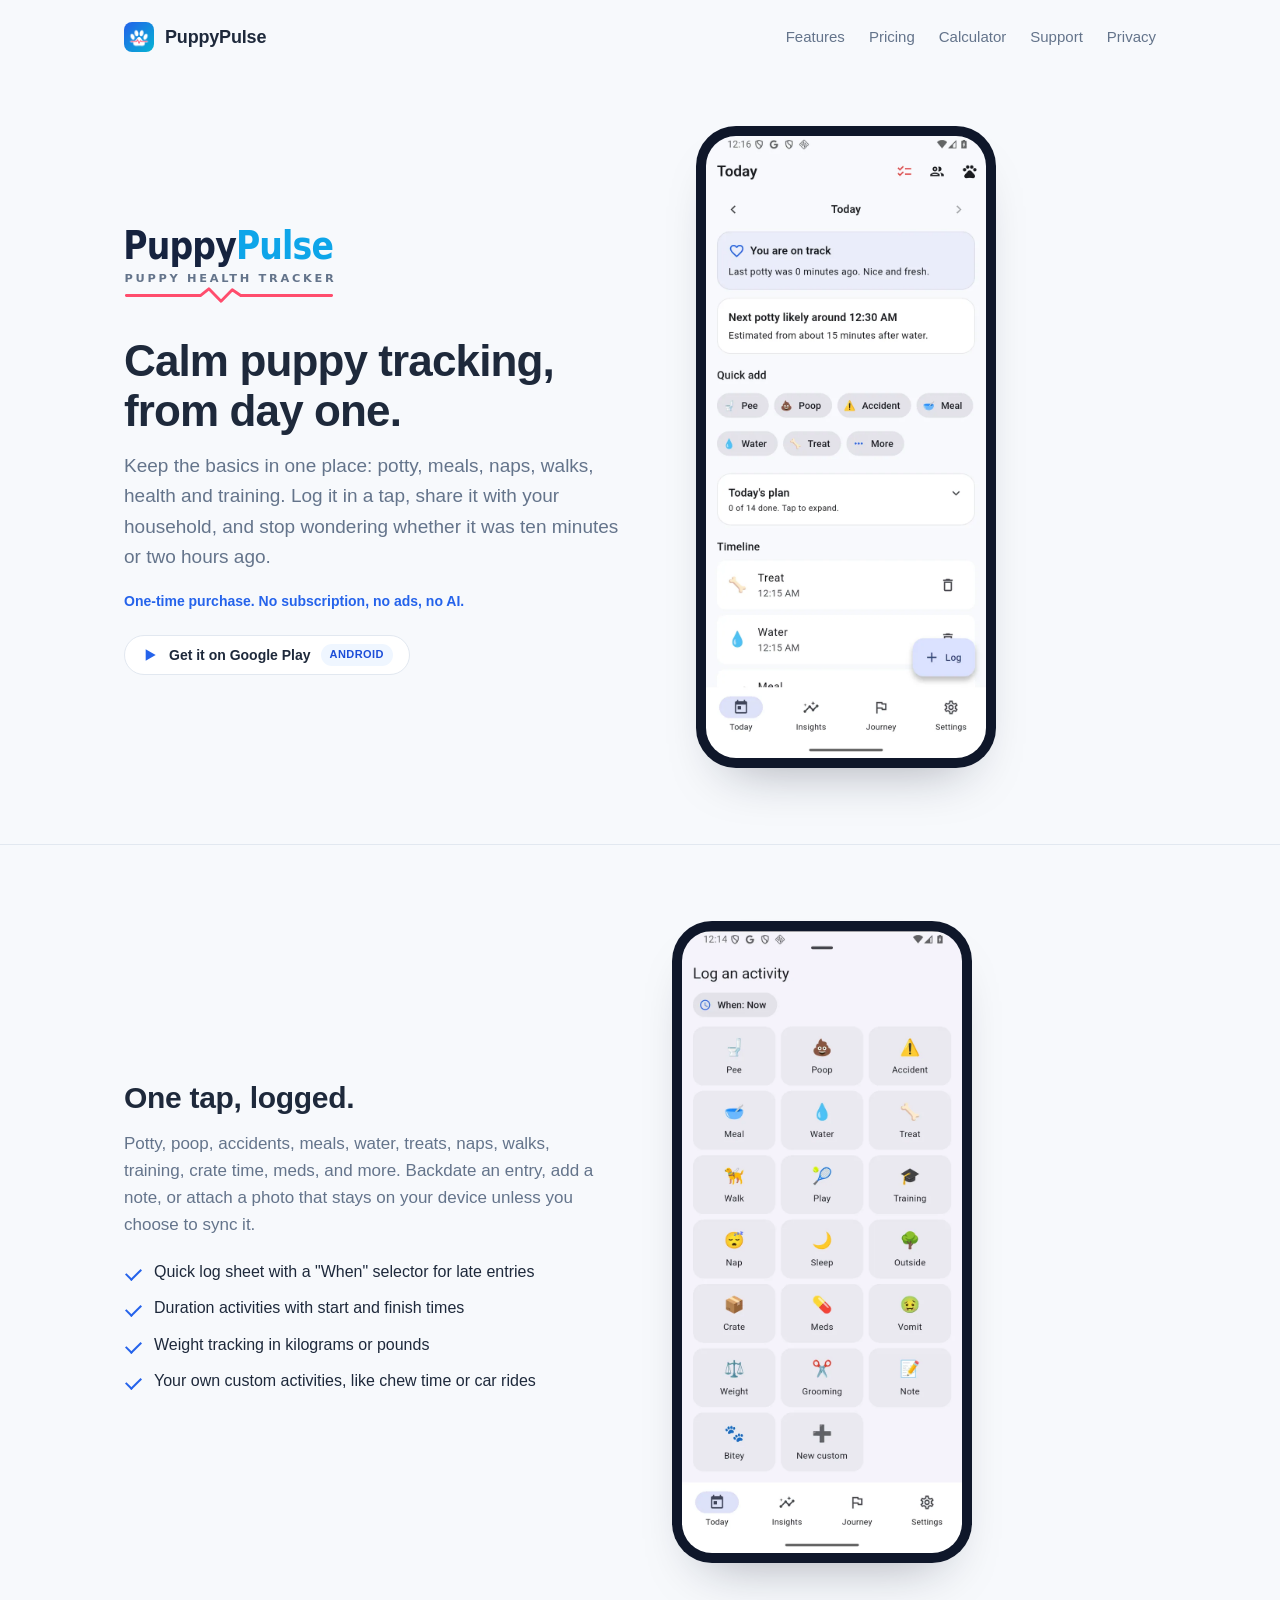
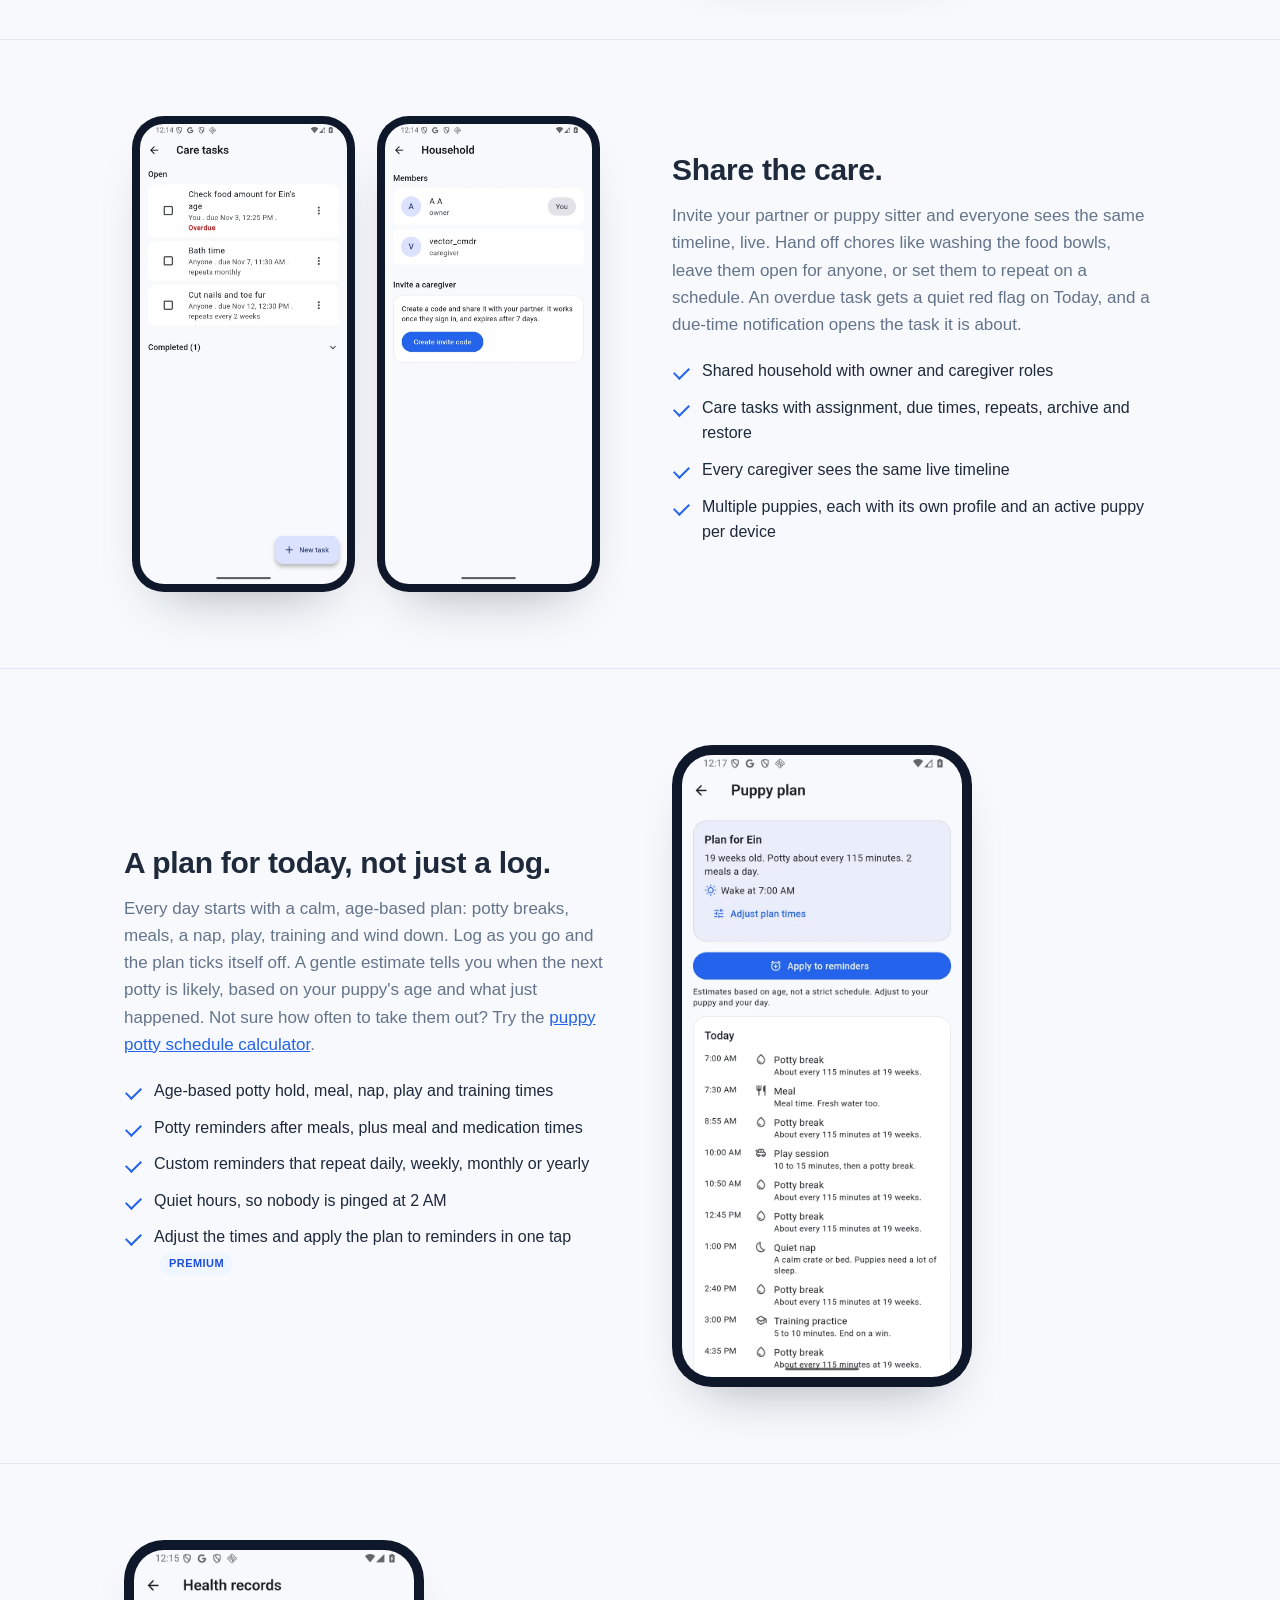
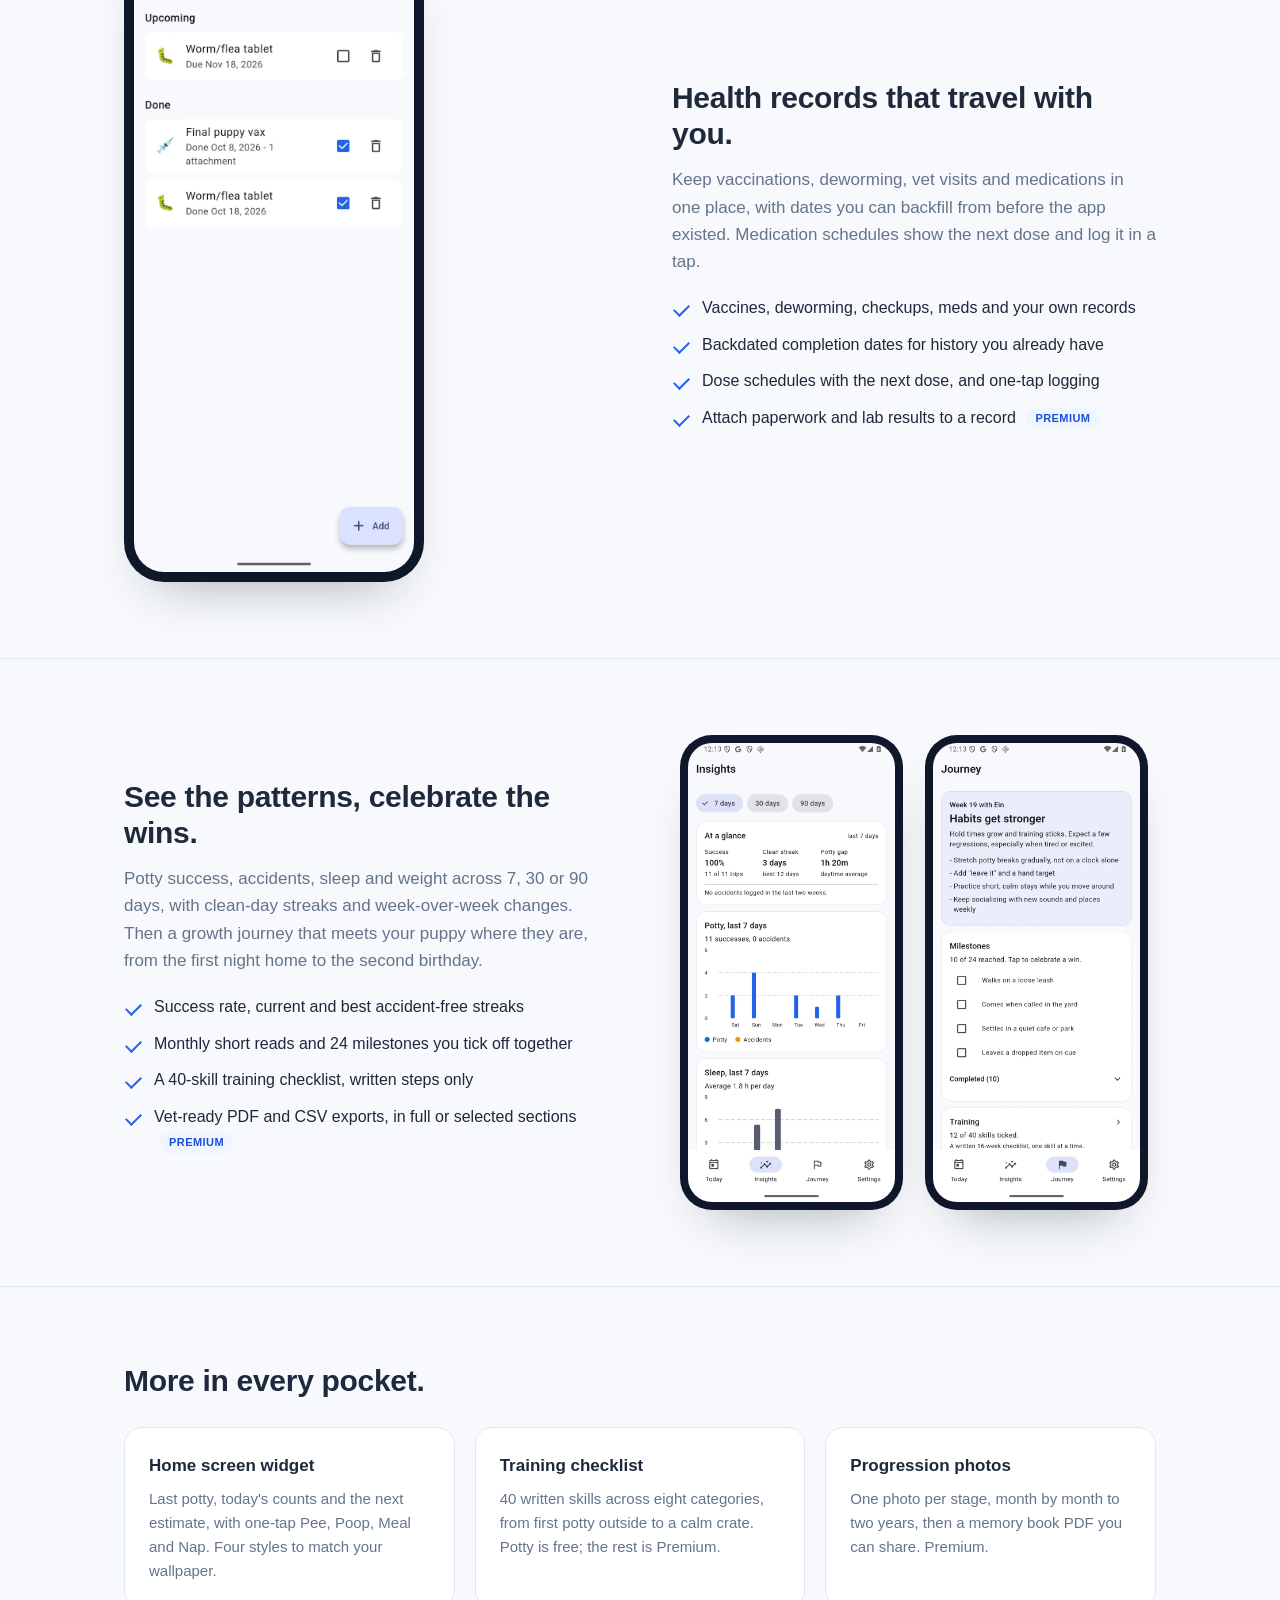
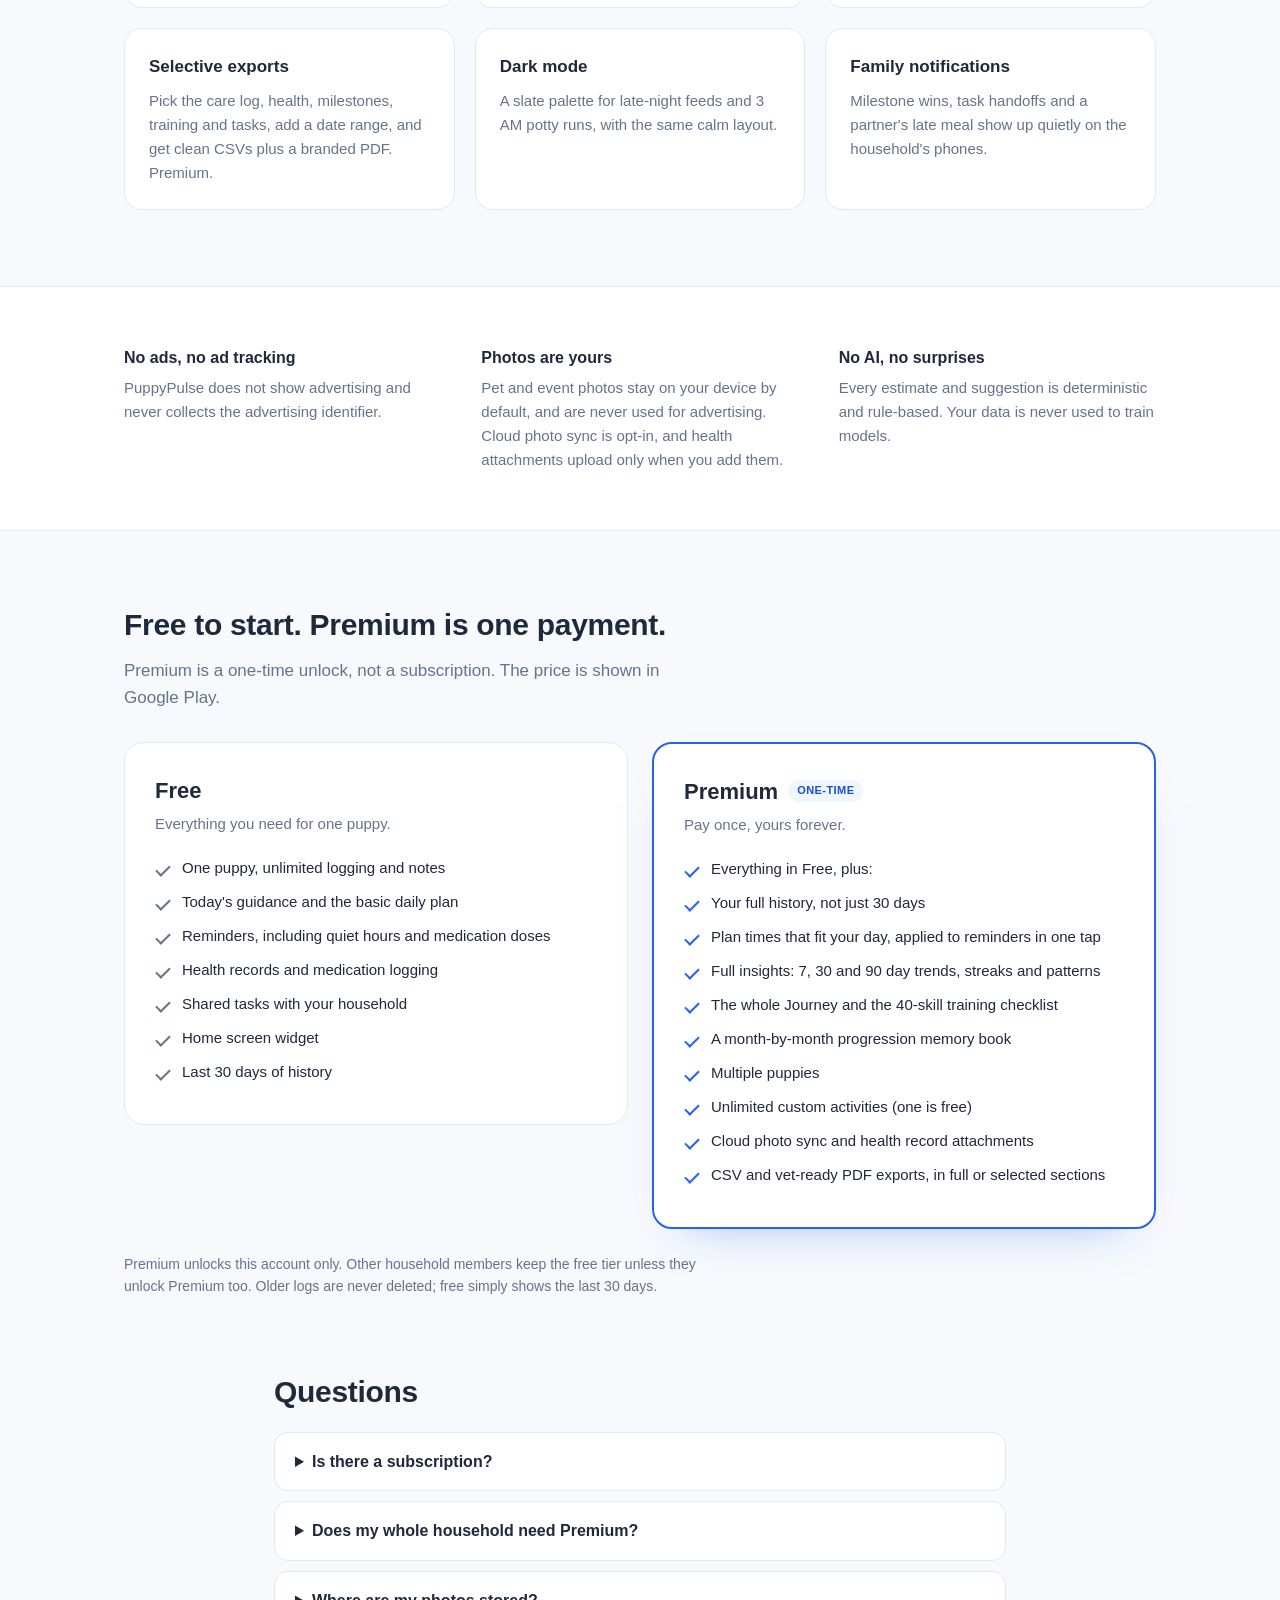
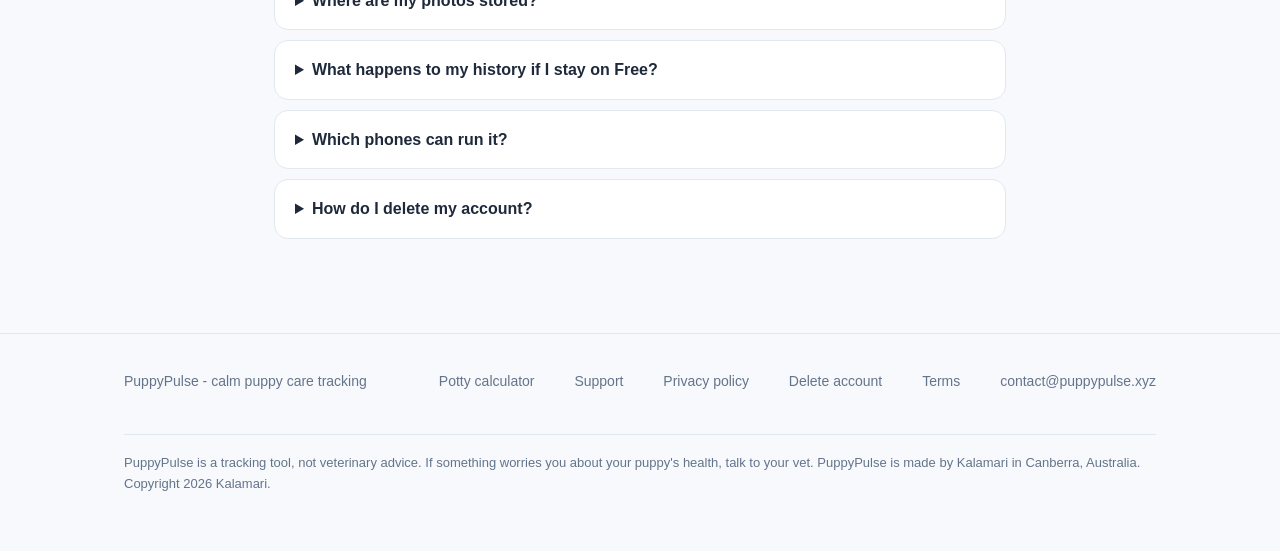
==== commit 7c4d5840: "Launch day: the site now sends people to Play The hero badge was a span reading "coming soon". It is" ====
--- a/index.html
+++ b/index.html
@@ -79,13 +79,13 @@
         health and training. Log it in a tap, share it with your household, and
         stop wondering whether it was ten minutes or two hours ago.</p>
         <p class="meta">One-time purchase. No subscription, no ads, no AI.</p>
-        <span class="badge">
+        <a class="badge" href="https://play.google.com/store/apps/details?id=com.puppypulse.app">
           <svg viewBox="0 0 24 24" fill="#2563EB" aria-hidden="true">
             <path d="M4 3.5v17l15-8.5-15-8.5z"/>
           </svg>
-          Coming soon to Google Play
+          Get it on Google Play
           <span class="tag">Android</span>
-        </span>
+        </a>
       </div>
       <div class="media">
         <div class="phone">
@@ -358,9 +358,9 @@
       </details>
       <details>
         <summary>Which phones can run it?</summary>
-        <p>PuppyPulse is coming soon to Google Play, for Android phones.
-        The home screen widget is Android-only. An iPhone version is planned
-        for later.</p>
+        <p>PuppyPulse is on Google Play, for Android phones. It is free to
+        download. The home screen widget is Android-only. An iPhone version is
+        planned for later.</p>
       </details>
       <details>
         <summary>How do I delete my account?</summary>
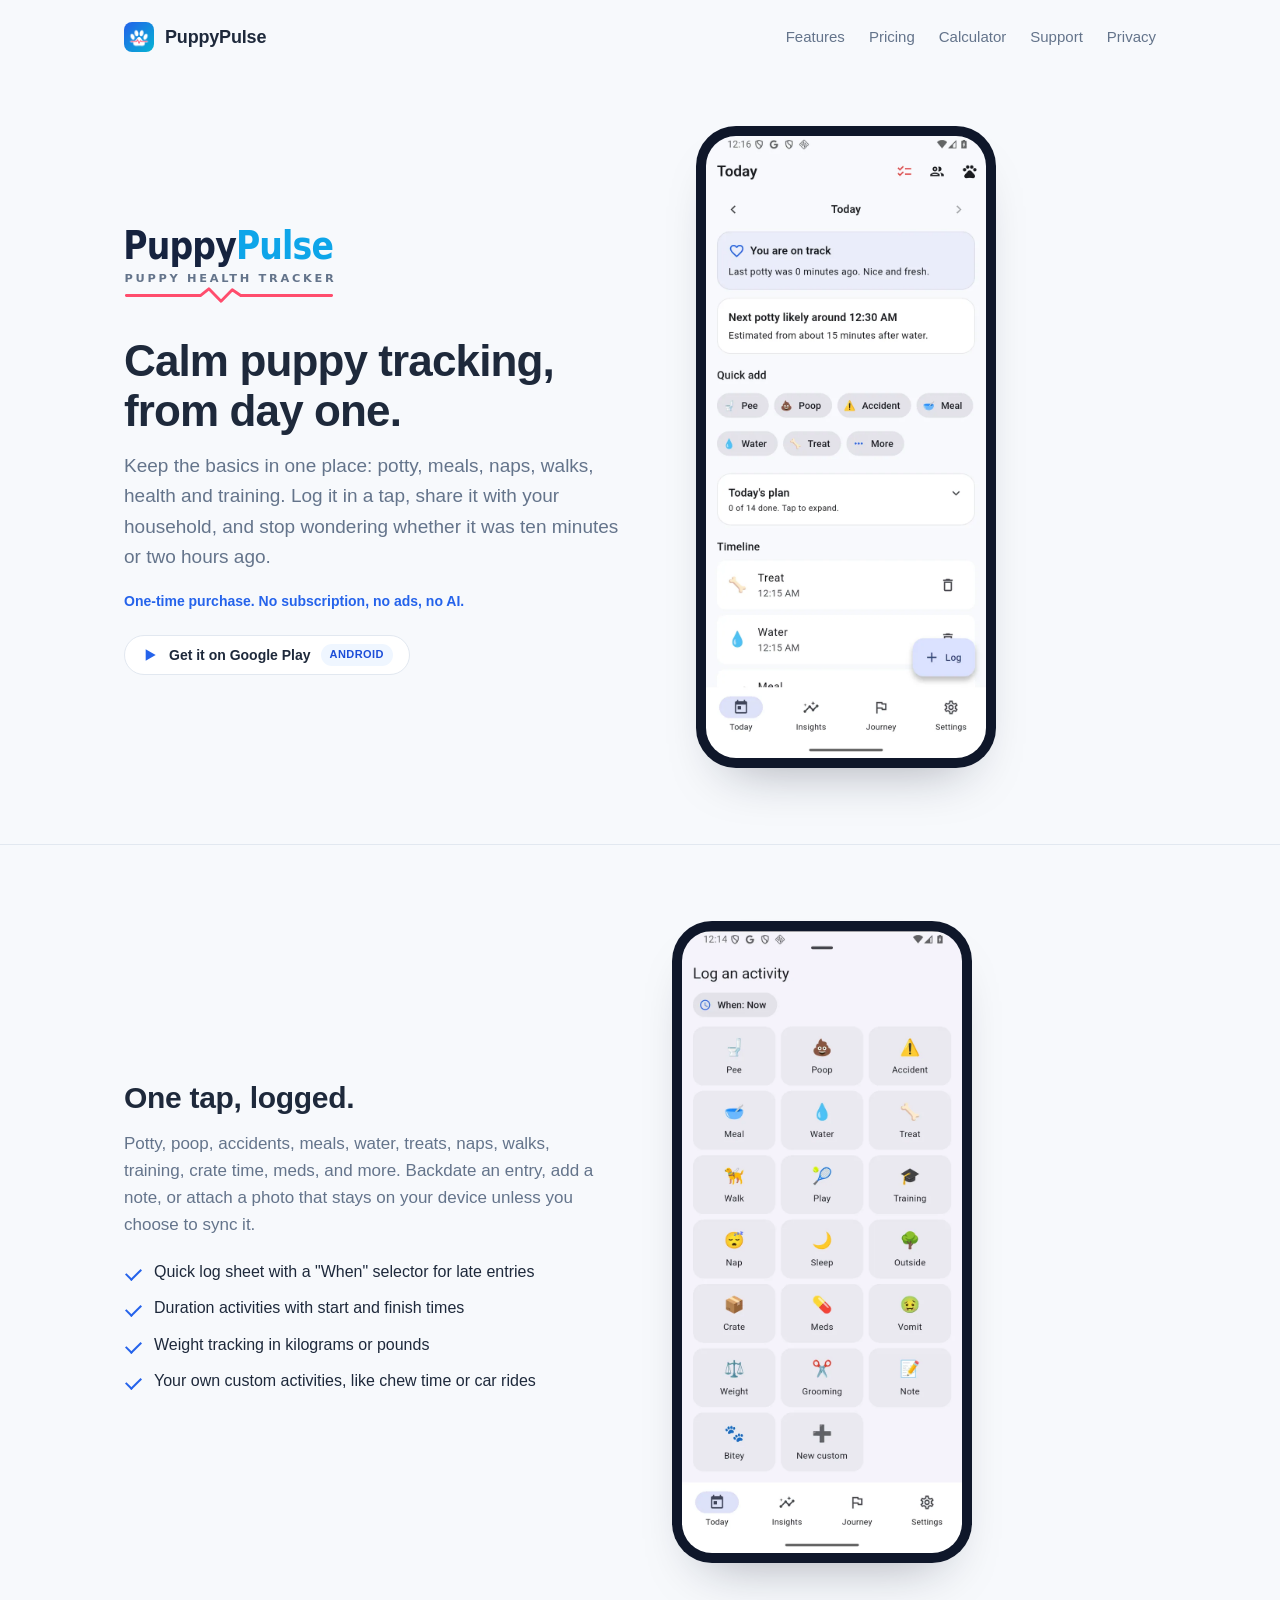
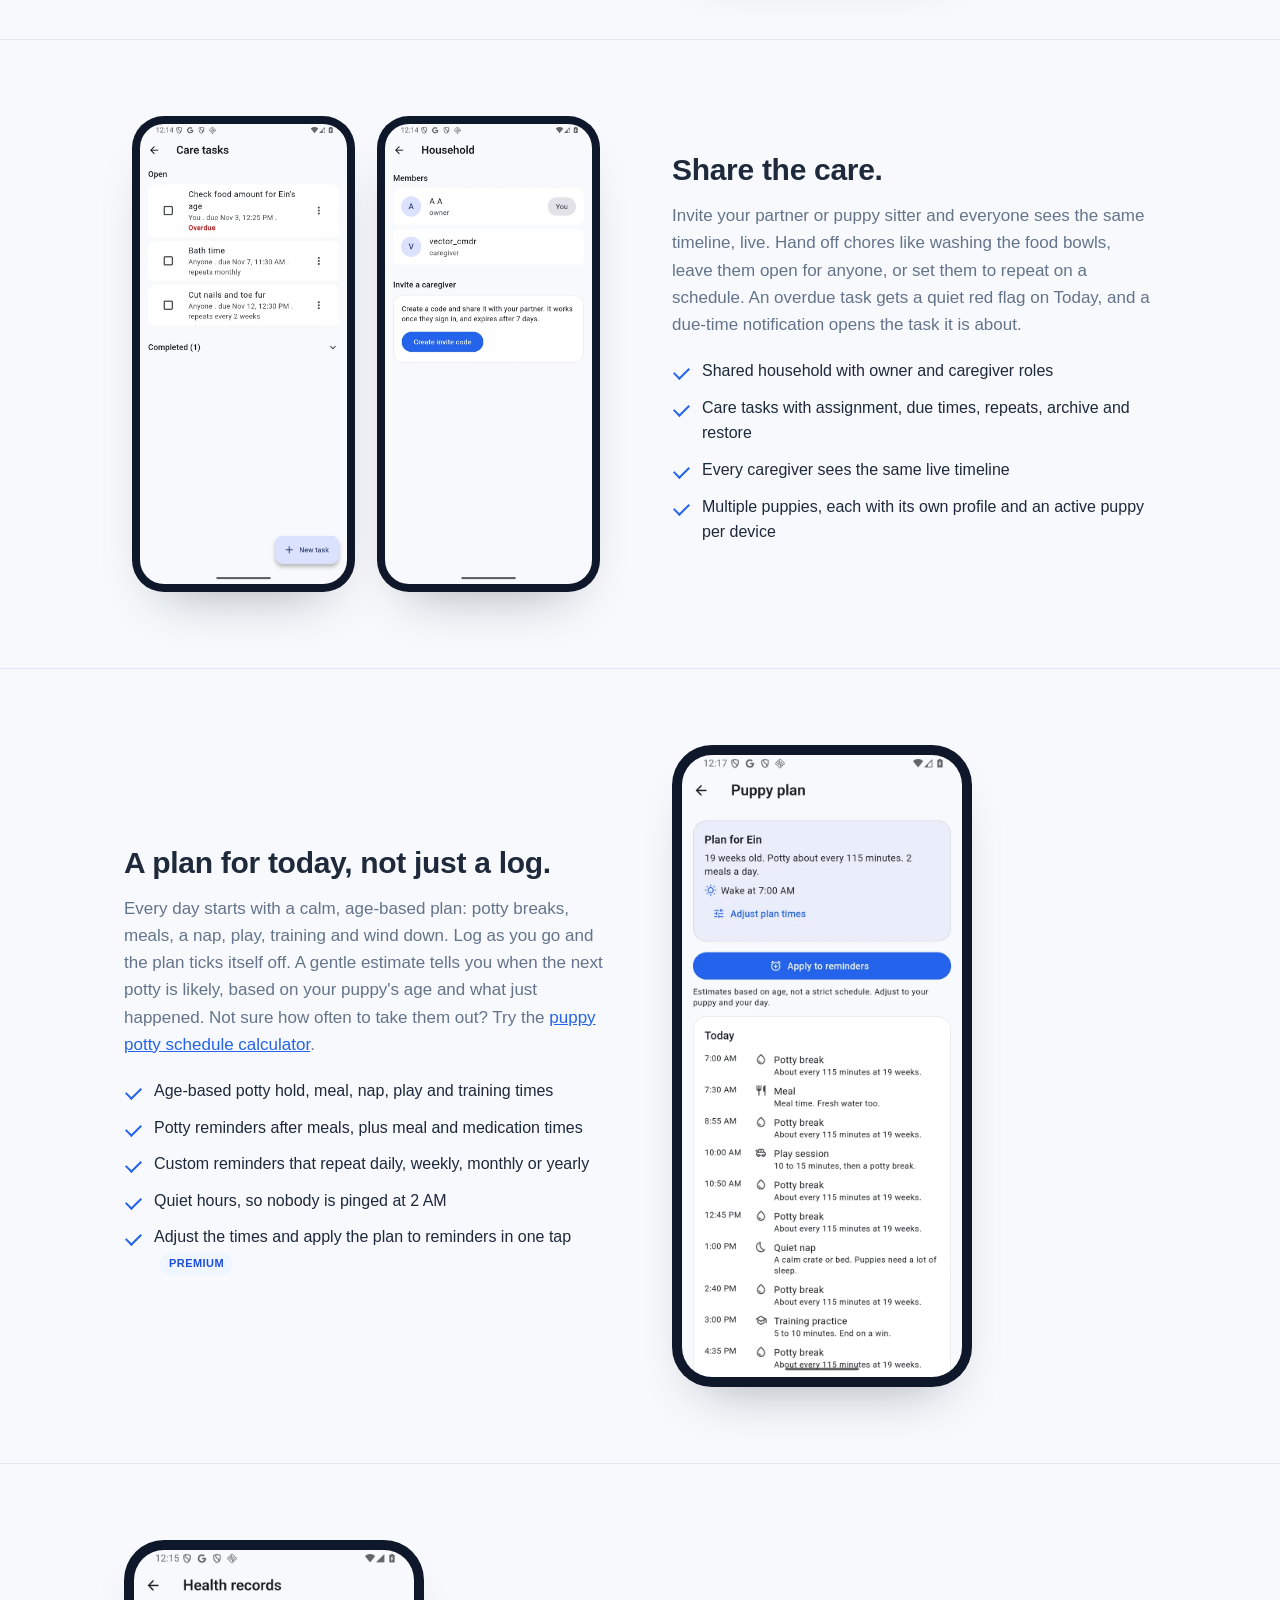
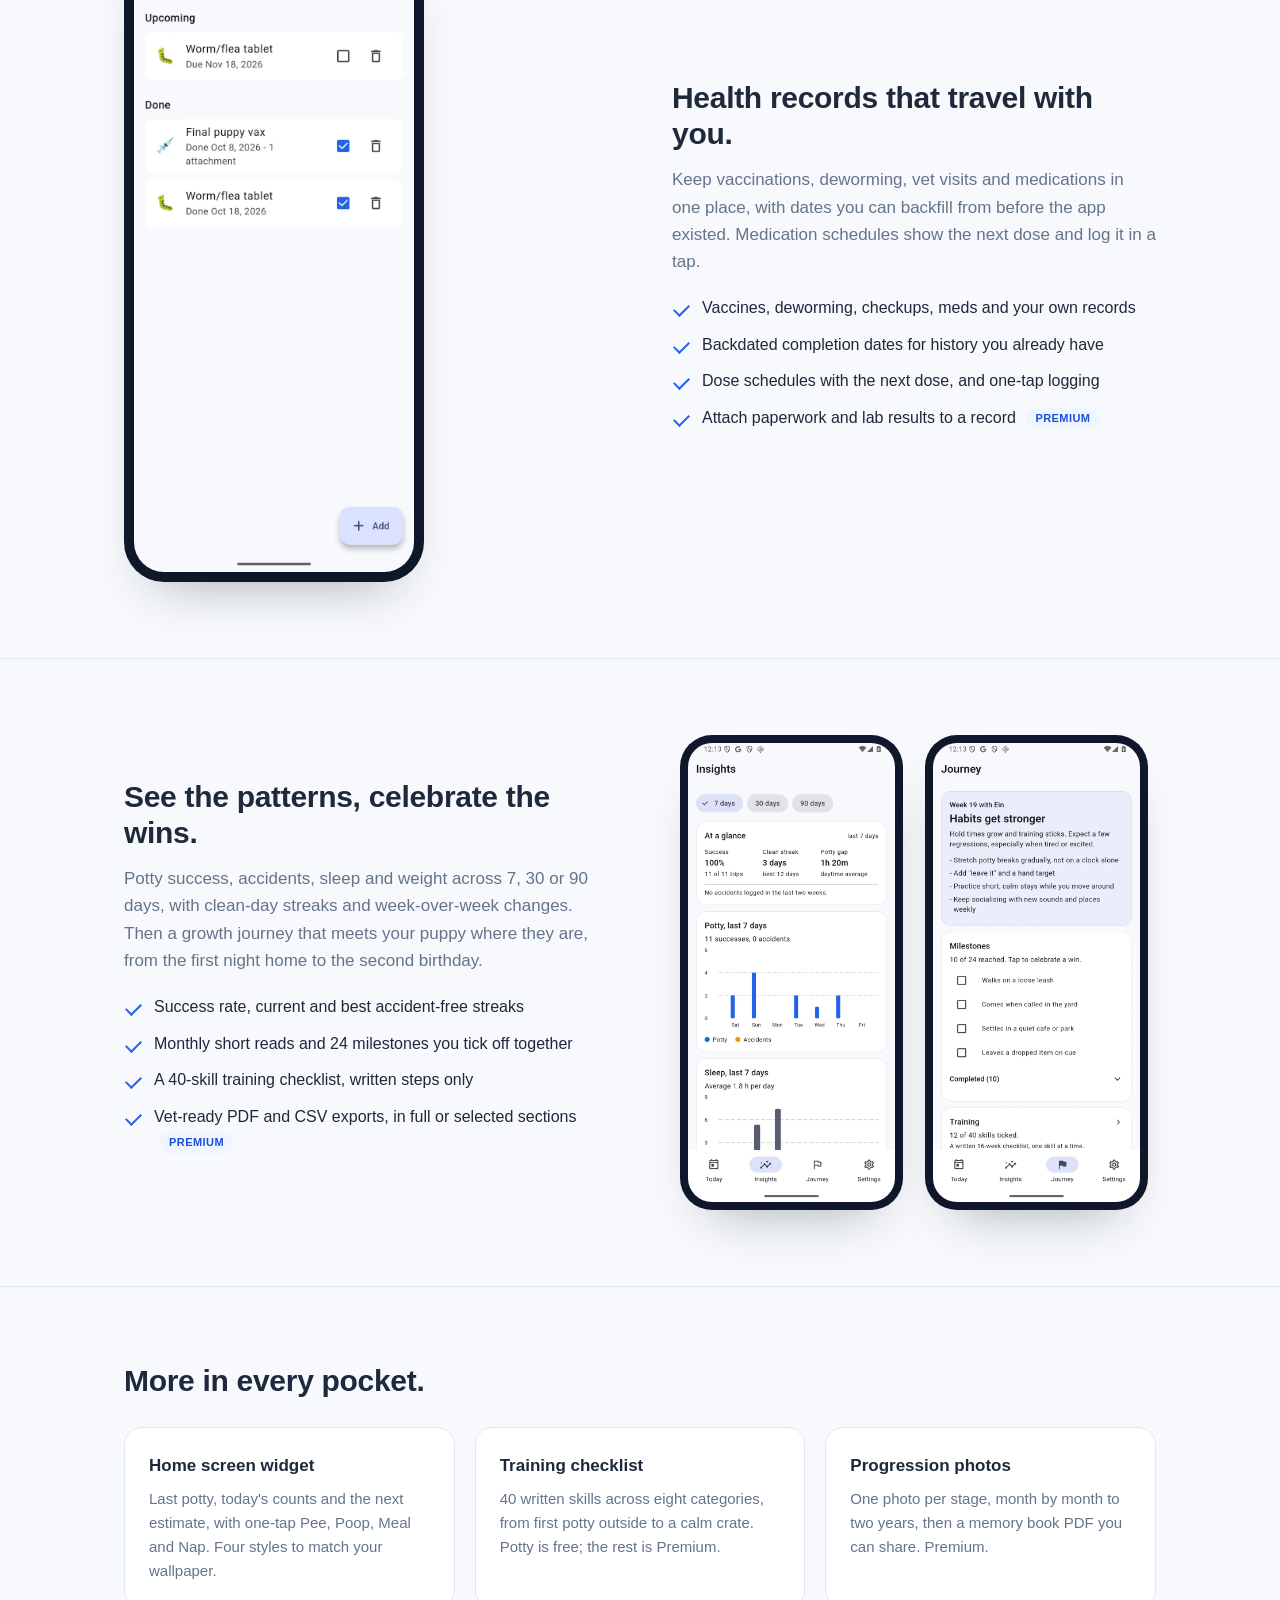
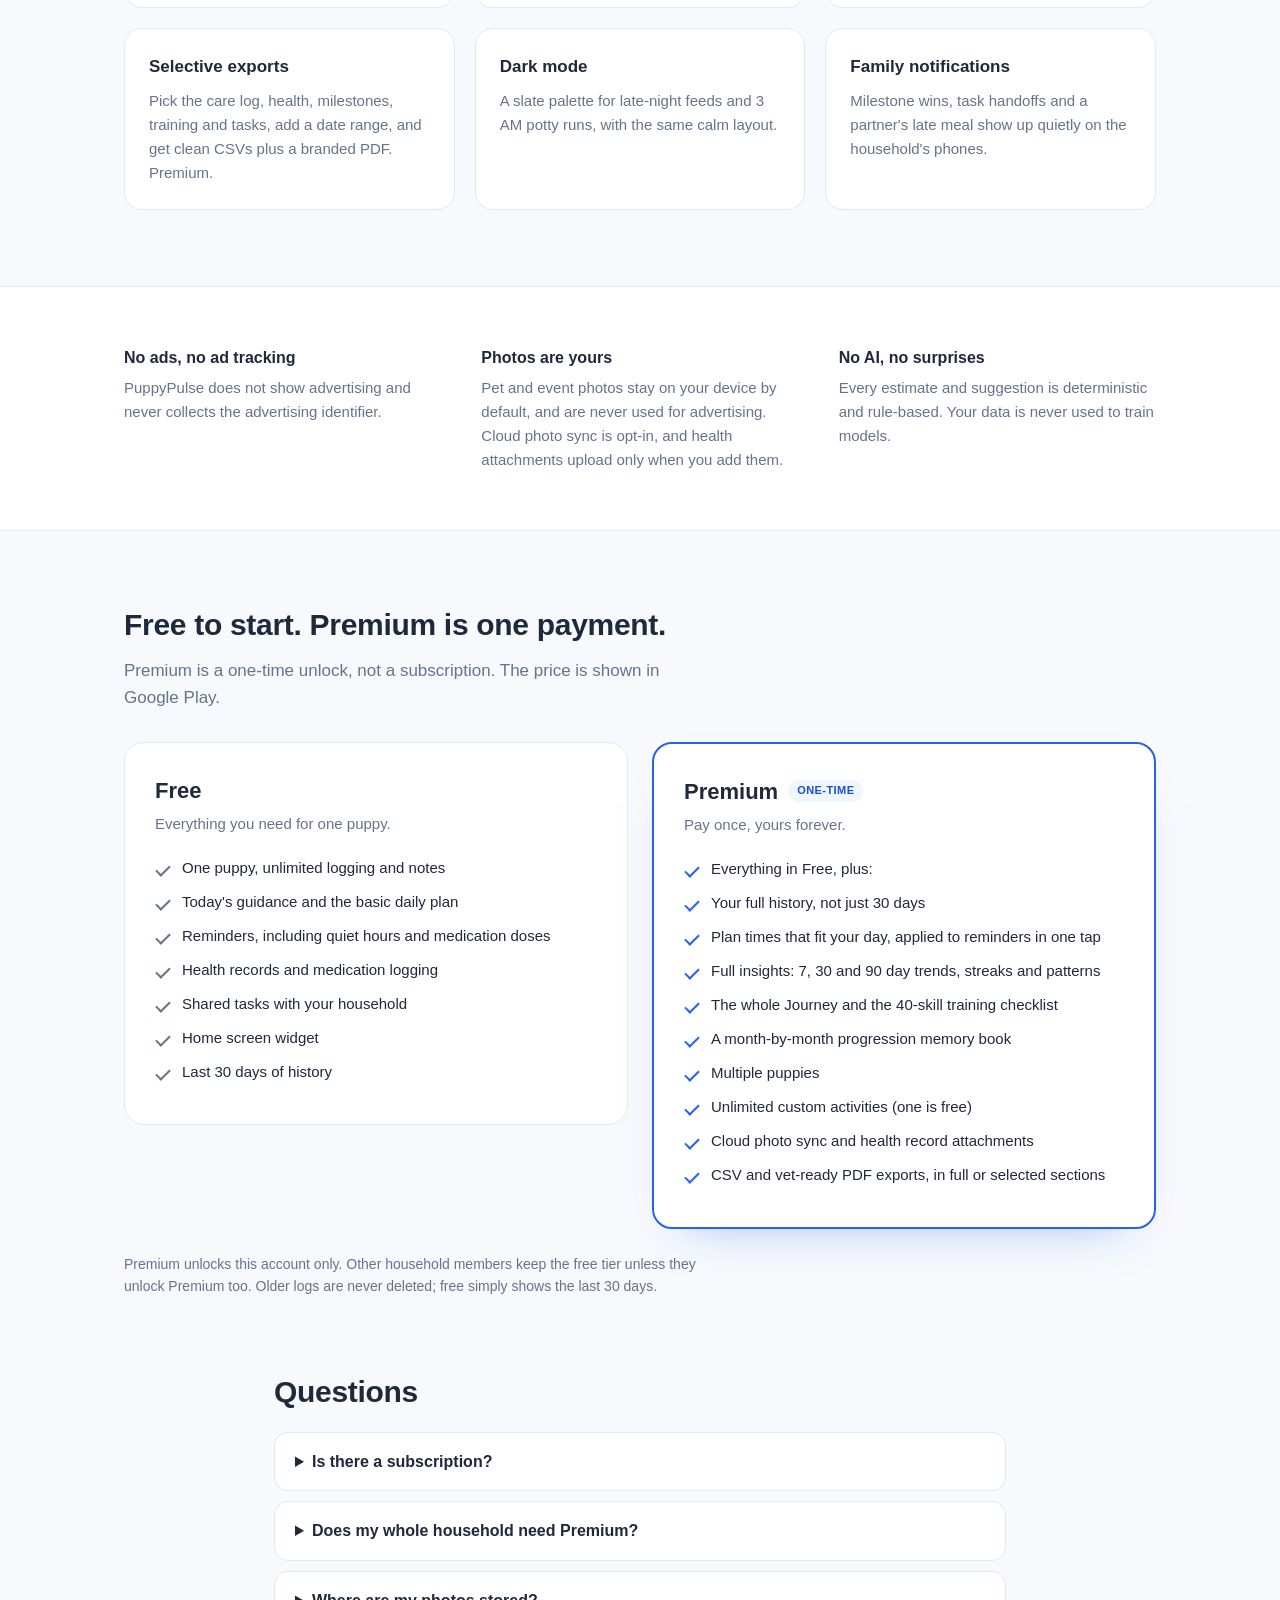
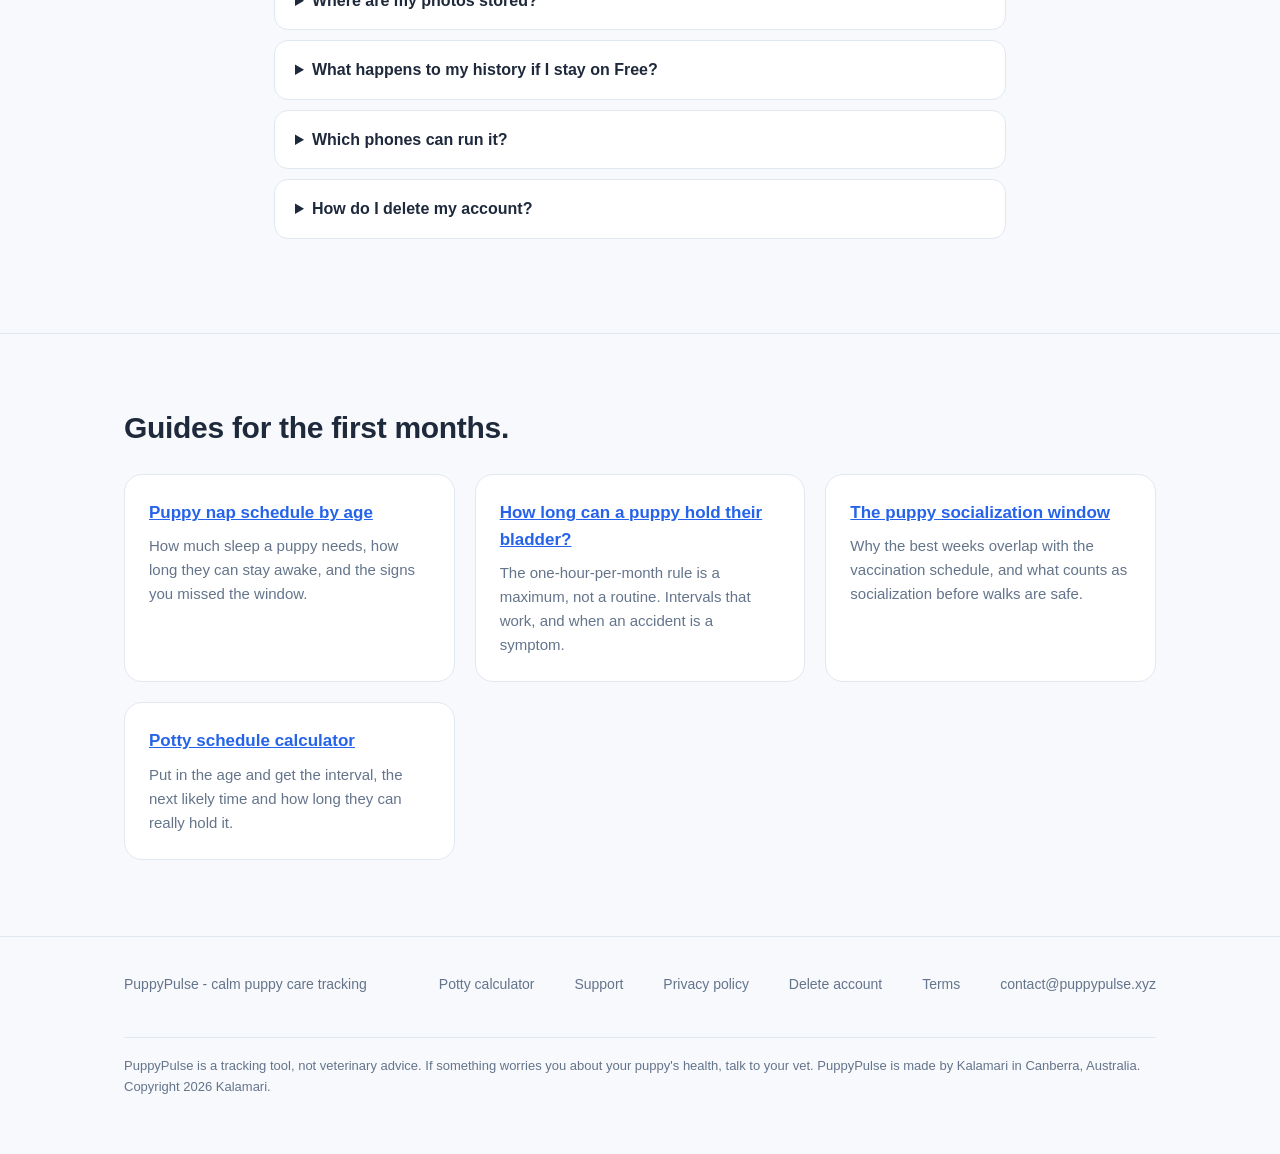
==== commit ef849409: "Publish three guides and fix the calculator's launch badge - New: puppy nap schedule by age, how lon" ====
--- a/index.html
+++ b/index.html
@@ -370,6 +370,33 @@
       </details>
     </div>
   </section>
+  <section class="more" id="guides">
+    <div class="wrap">
+      <h2>Guides for the first months.</h2>
+      <div class="grid">
+        <article class="card">
+          <h3><a href="puppy-nap-schedule/">Puppy nap schedule by age</a></h3>
+          <p>How much sleep a puppy needs, how long they can stay awake, and
+          the signs you missed the window.</p>
+        </article>
+        <article class="card">
+          <h3><a href="puppy-bladder-capacity/">How long can a puppy hold their bladder?</a></h3>
+          <p>The one-hour-per-month rule is a maximum, not a routine. Intervals
+          that work, and when an accident is a symptom.</p>
+        </article>
+        <article class="card">
+          <h3><a href="puppy-socialization-window/">The puppy socialization window</a></h3>
+          <p>Why the best weeks overlap with the vaccination schedule, and what
+          counts as socialization before walks are safe.</p>
+        </article>
+        <article class="card">
+          <h3><a href="puppy-potty-schedule/">Potty schedule calculator</a></h3>
+          <p>Put in the age and get the interval, the next likely time and how
+          long they can really hold it.</p>
+        </article>
+      </div>
+    </div>
+  </section>
 
 </main>
 
--- a/styles.css
+++ b/styles.css
@@ -705,3 +705,66 @@
     color: #0F172A;
   }
 }
+
+/* Long-form guides */
+.article .wrap {
+  max-width: 760px;
+}
+
+.article h2 {
+  margin: 2em 0 0.5em;
+}
+
+.article p {
+  margin: 0 0 1em;
+}
+
+.article ul {
+  margin: 0 0 1.2em;
+  padding-left: 1.2em;
+}
+
+.article li {
+  margin-bottom: 0.45em;
+}
+
+.article table {
+  width: 100%;
+  border-collapse: collapse;
+  margin: 1.2em 0 1.6em;
+  font-size: 0.95rem;
+}
+
+.article th,
+.article td {
+  text-align: left;
+  padding: 0.6em 0.7em;
+  border-bottom: 1px solid var(--line);
+}
+
+.article th {
+  font-size: 0.78rem;
+  text-transform: uppercase;
+  letter-spacing: 0.04em;
+  color: var(--muted);
+  font-weight: 600;
+}
+
+.article .card-cta {
+  margin-top: 2.4em;
+}
+
+.article .guides {
+  margin-top: 2.4em;
+  padding-top: 1.4em;
+  border-top: 1px solid var(--line);
+}
+
+.article .guides h2 {
+  margin-top: 0;
+  font-size: 1.05rem;
+}
+
+.article .guides ul {
+  padding-left: 1.1em;
+}
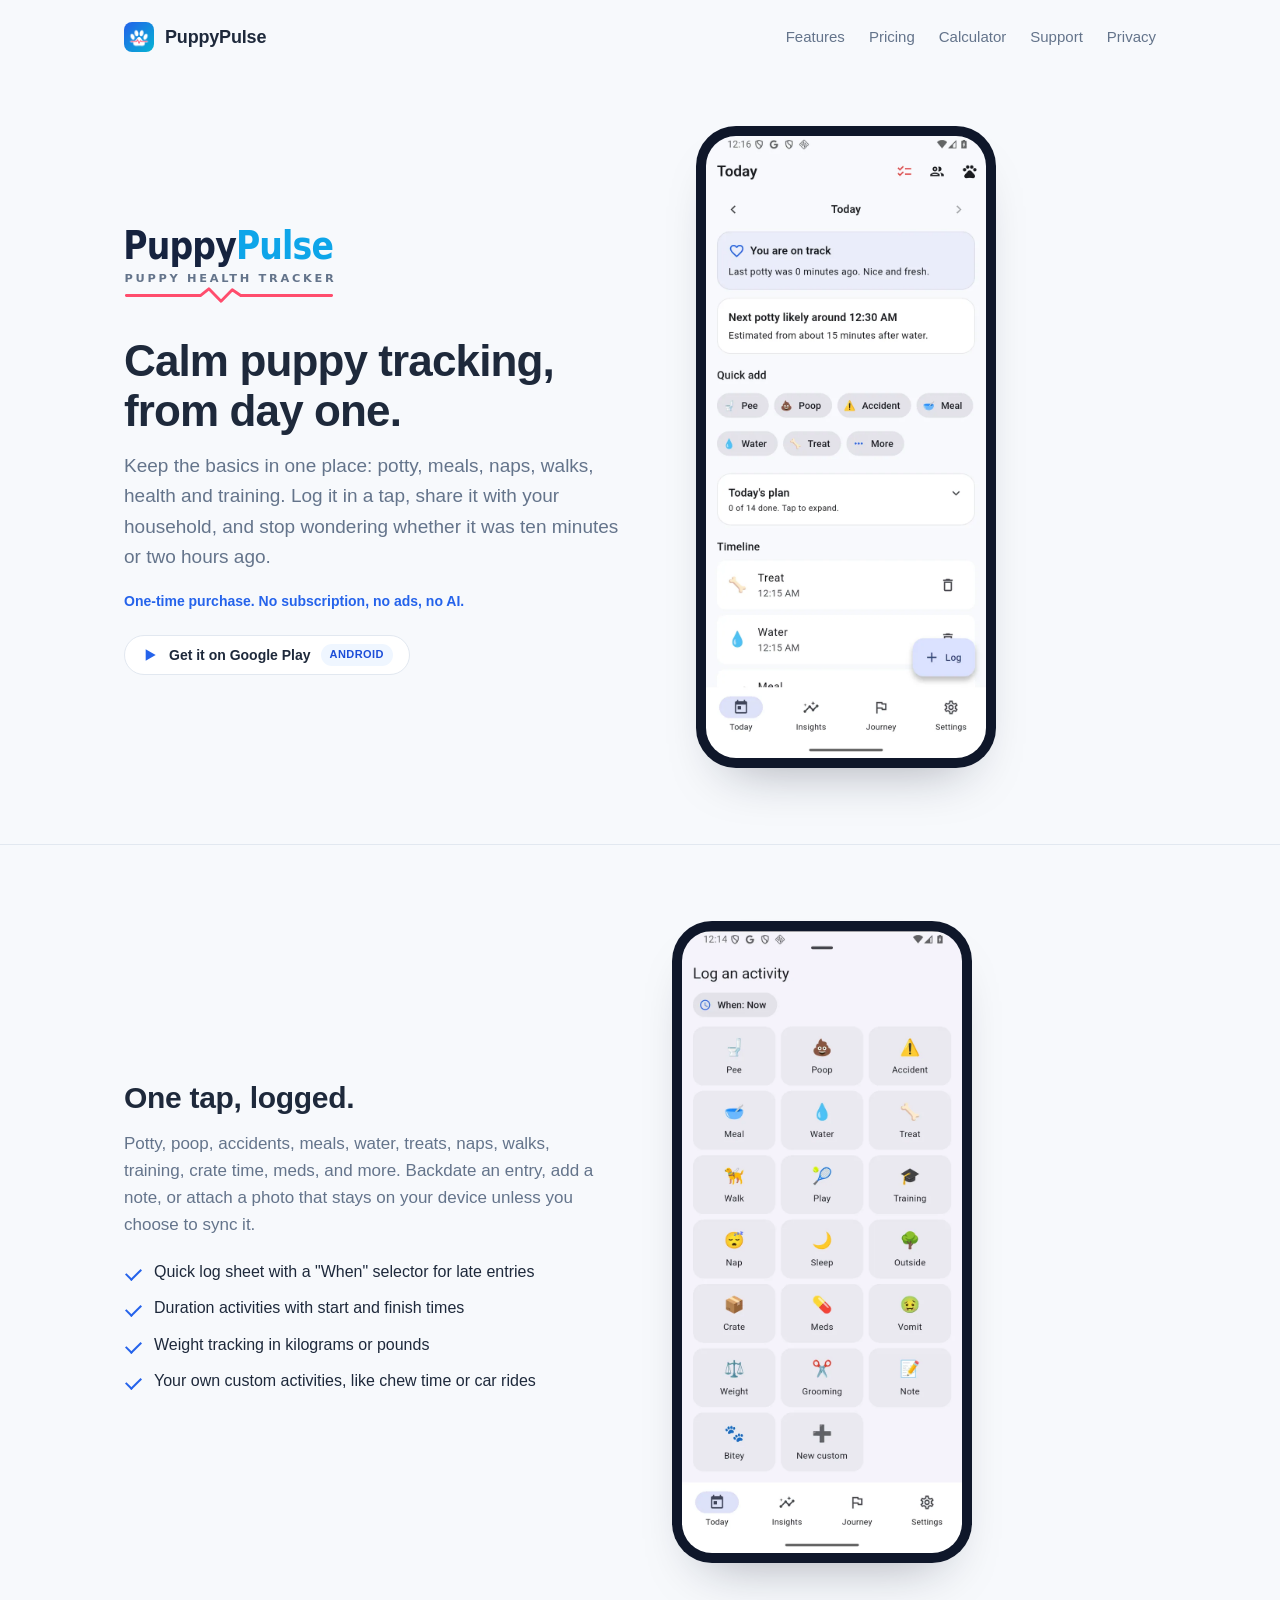
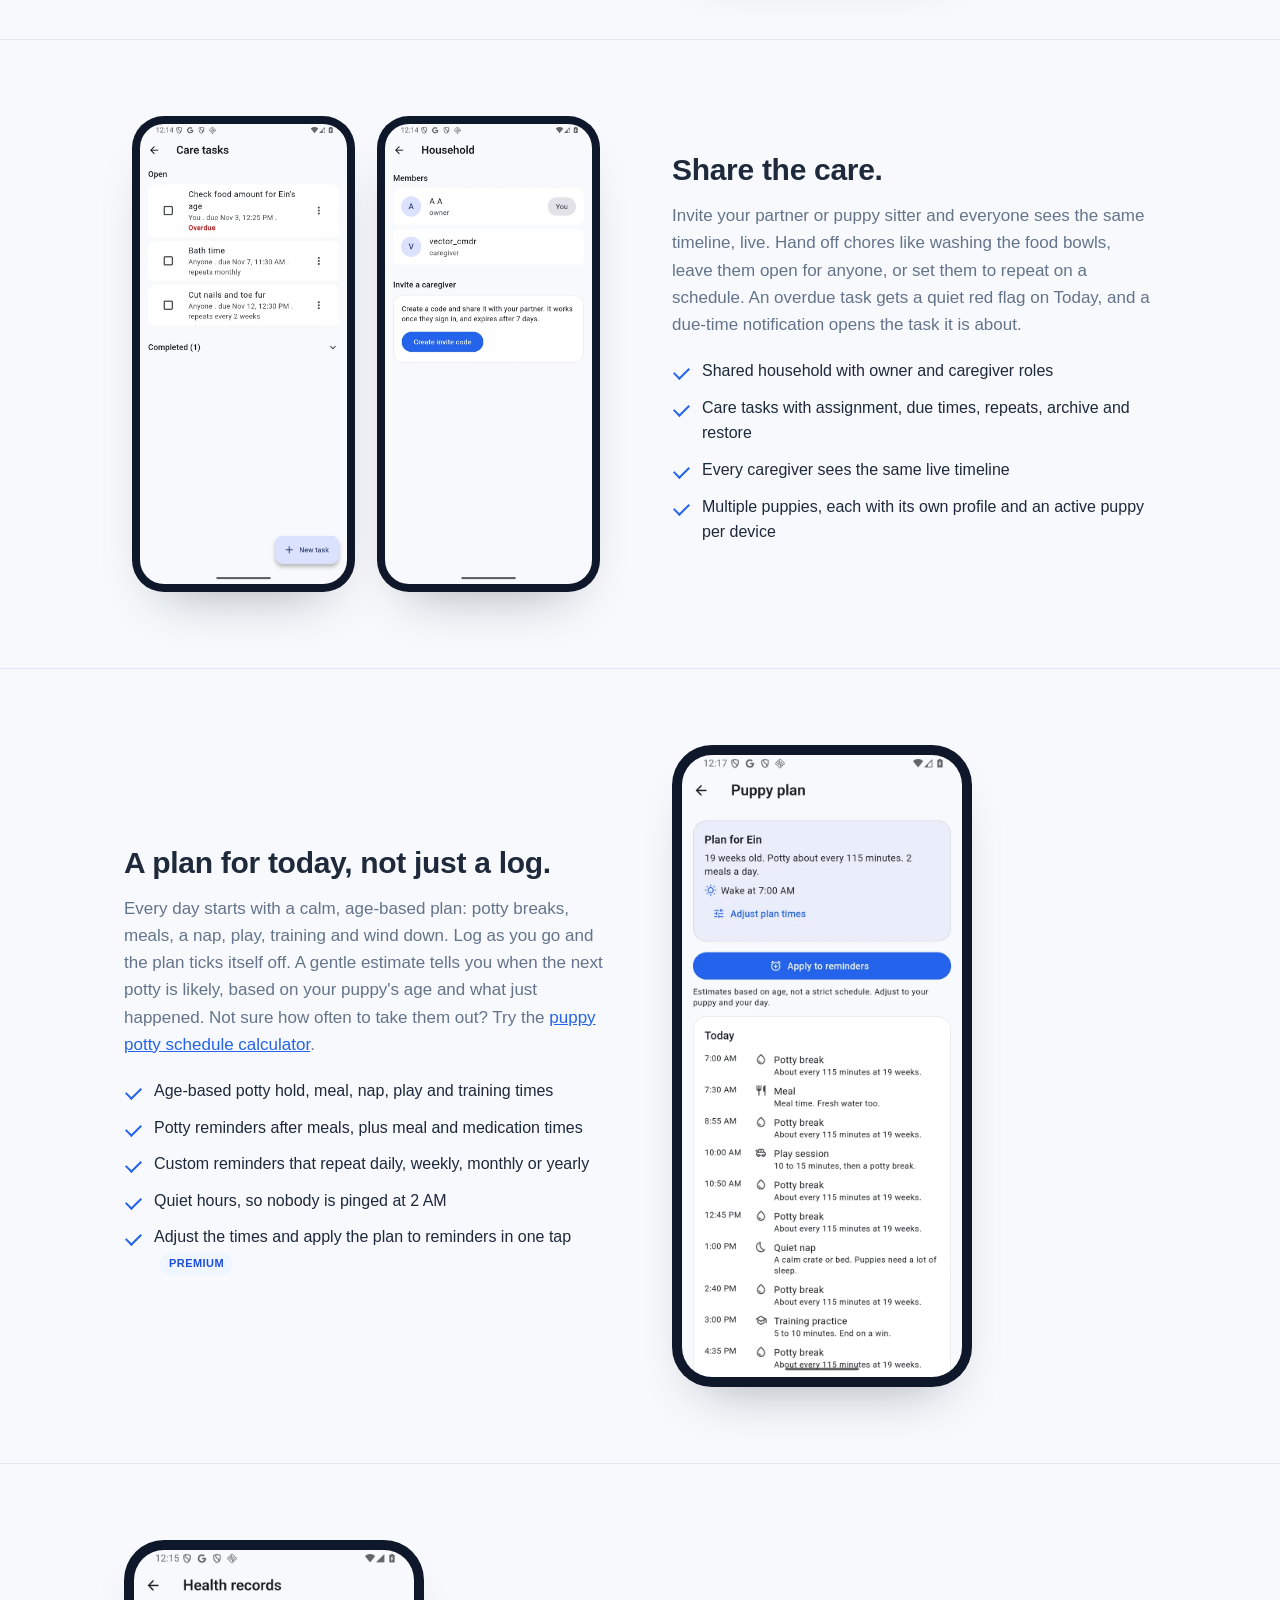
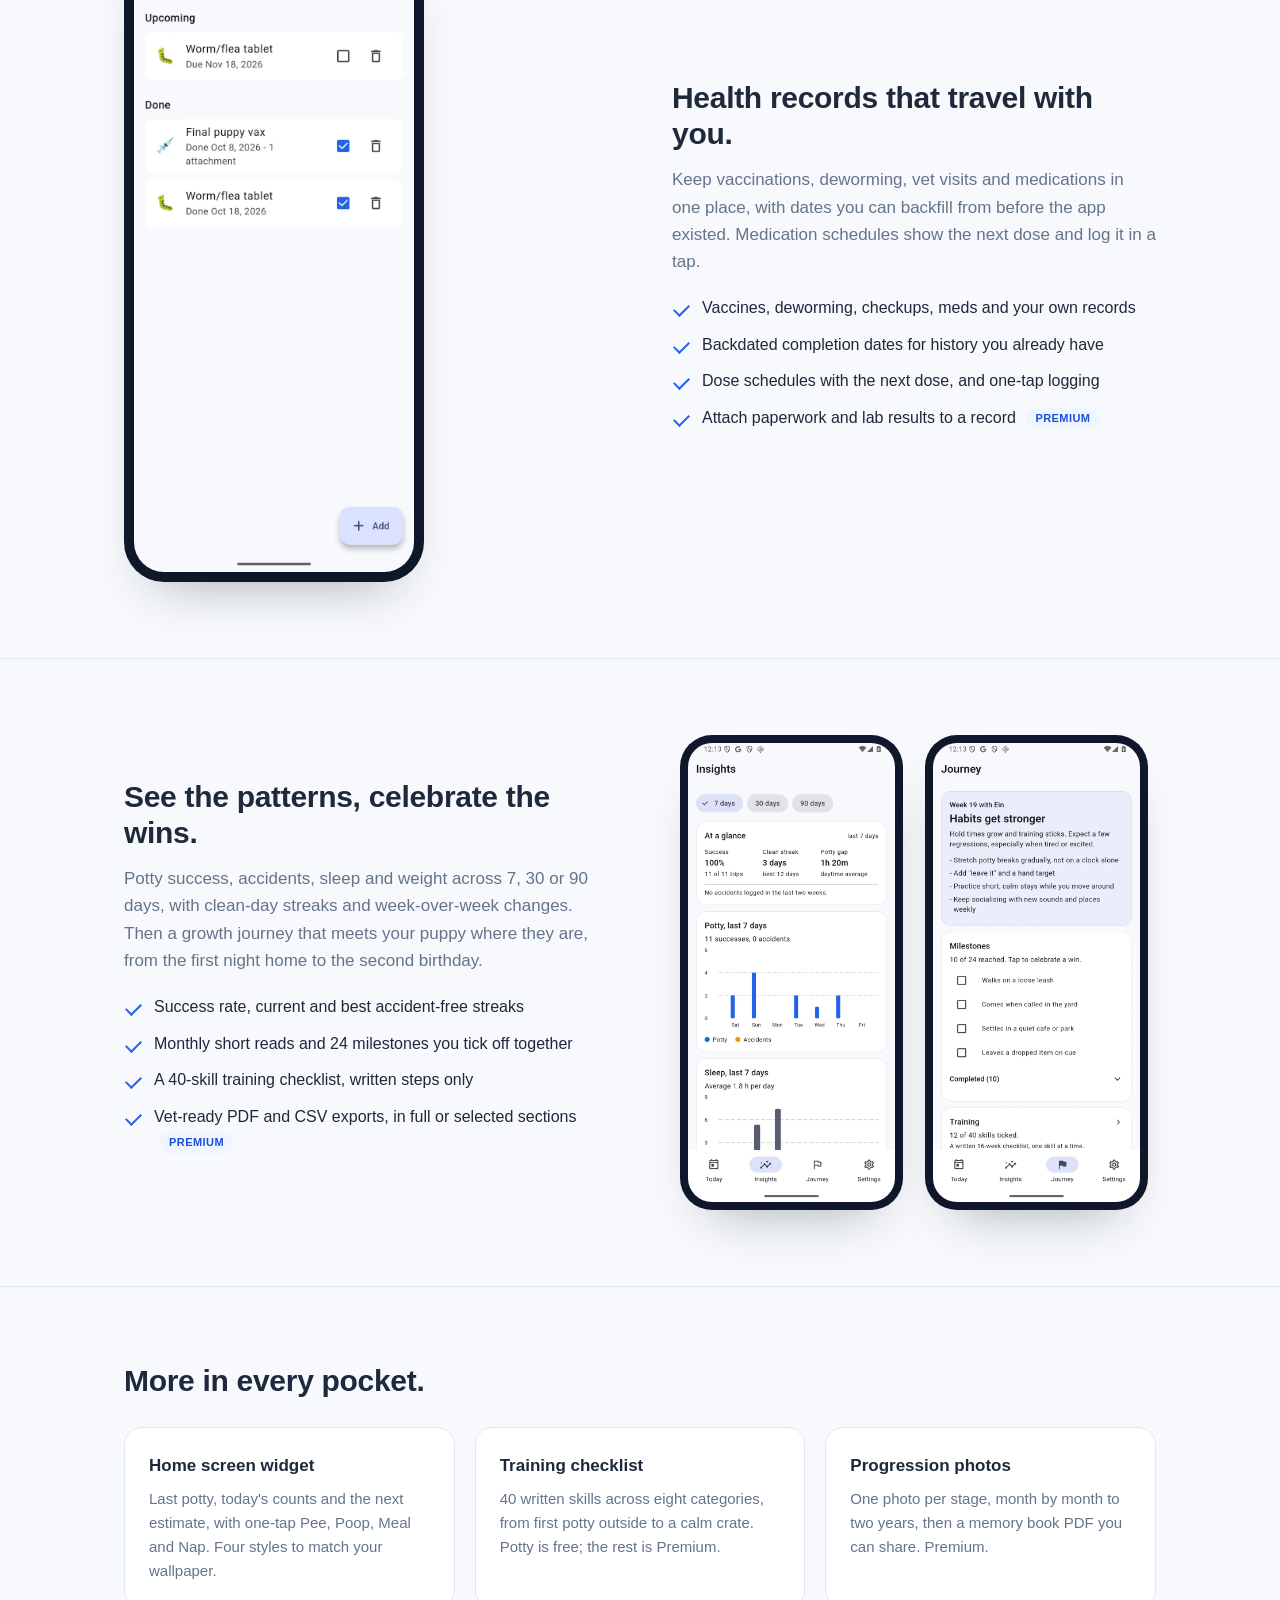
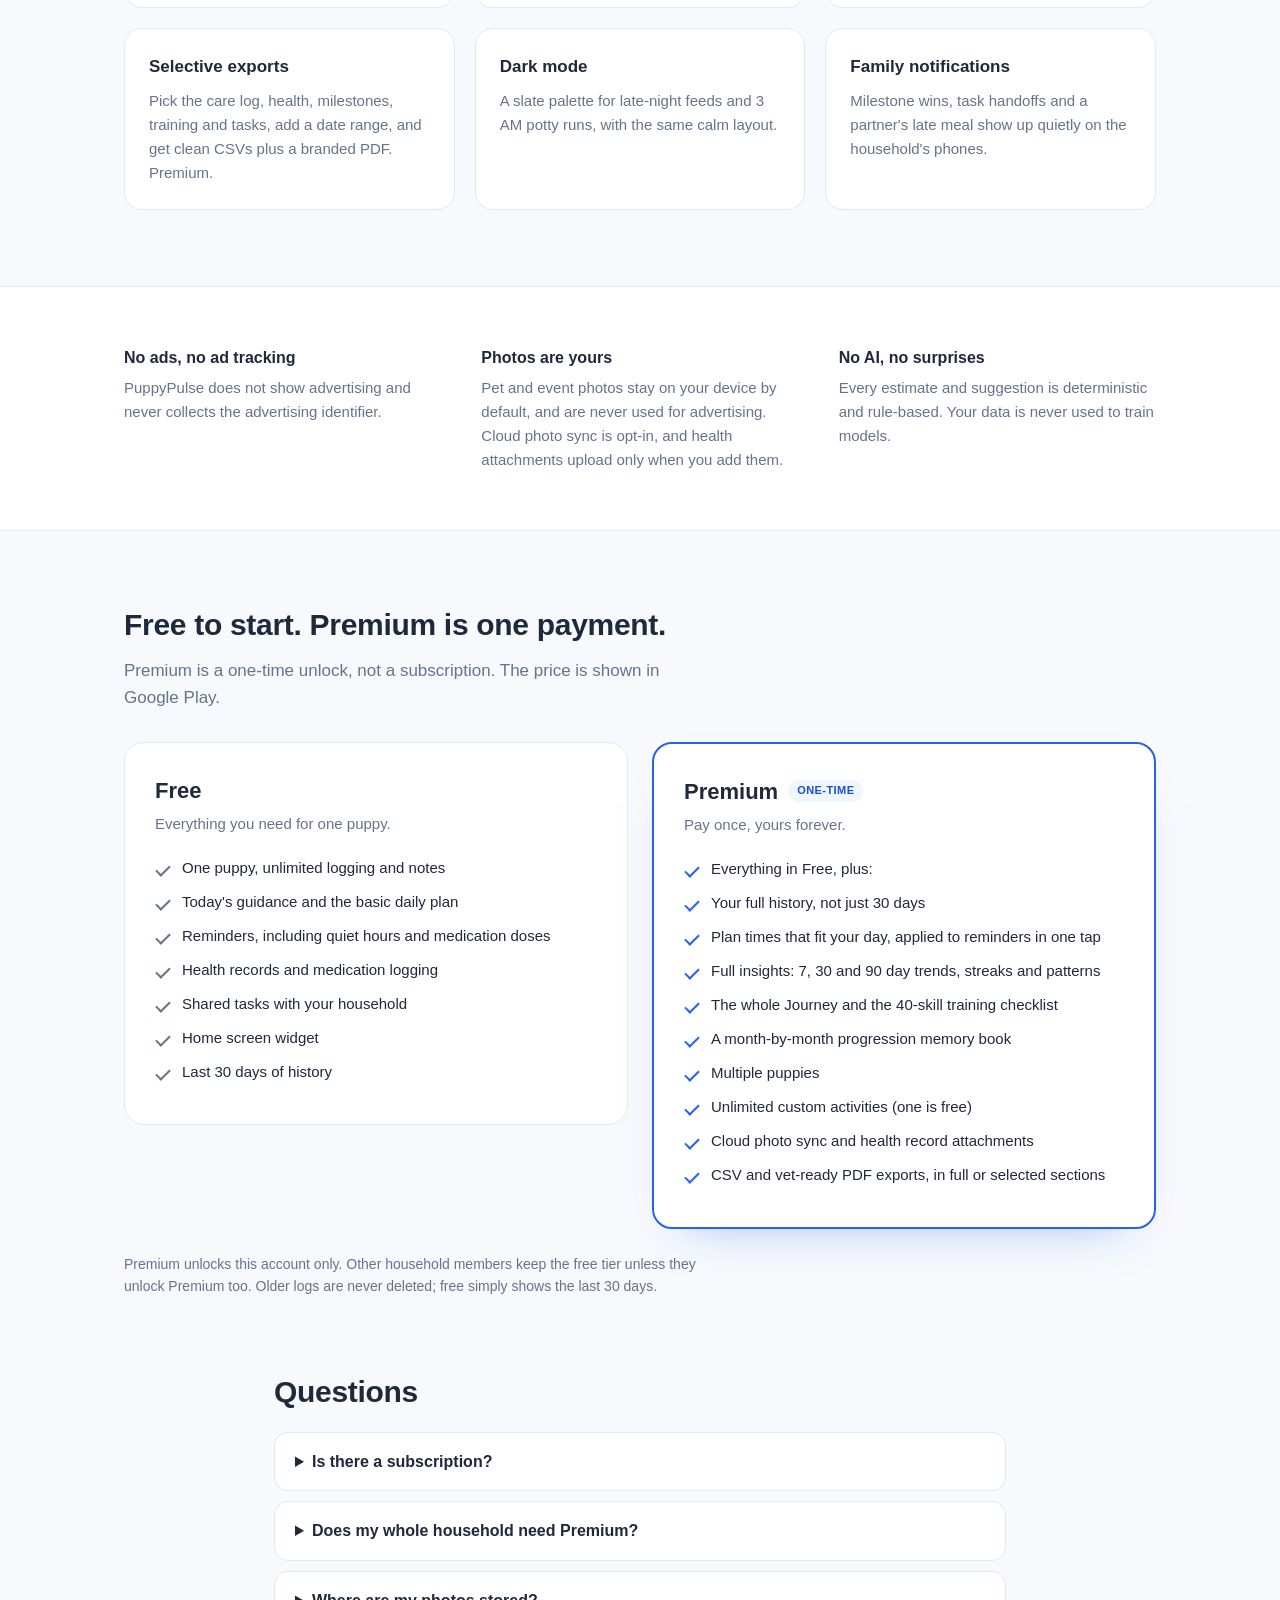
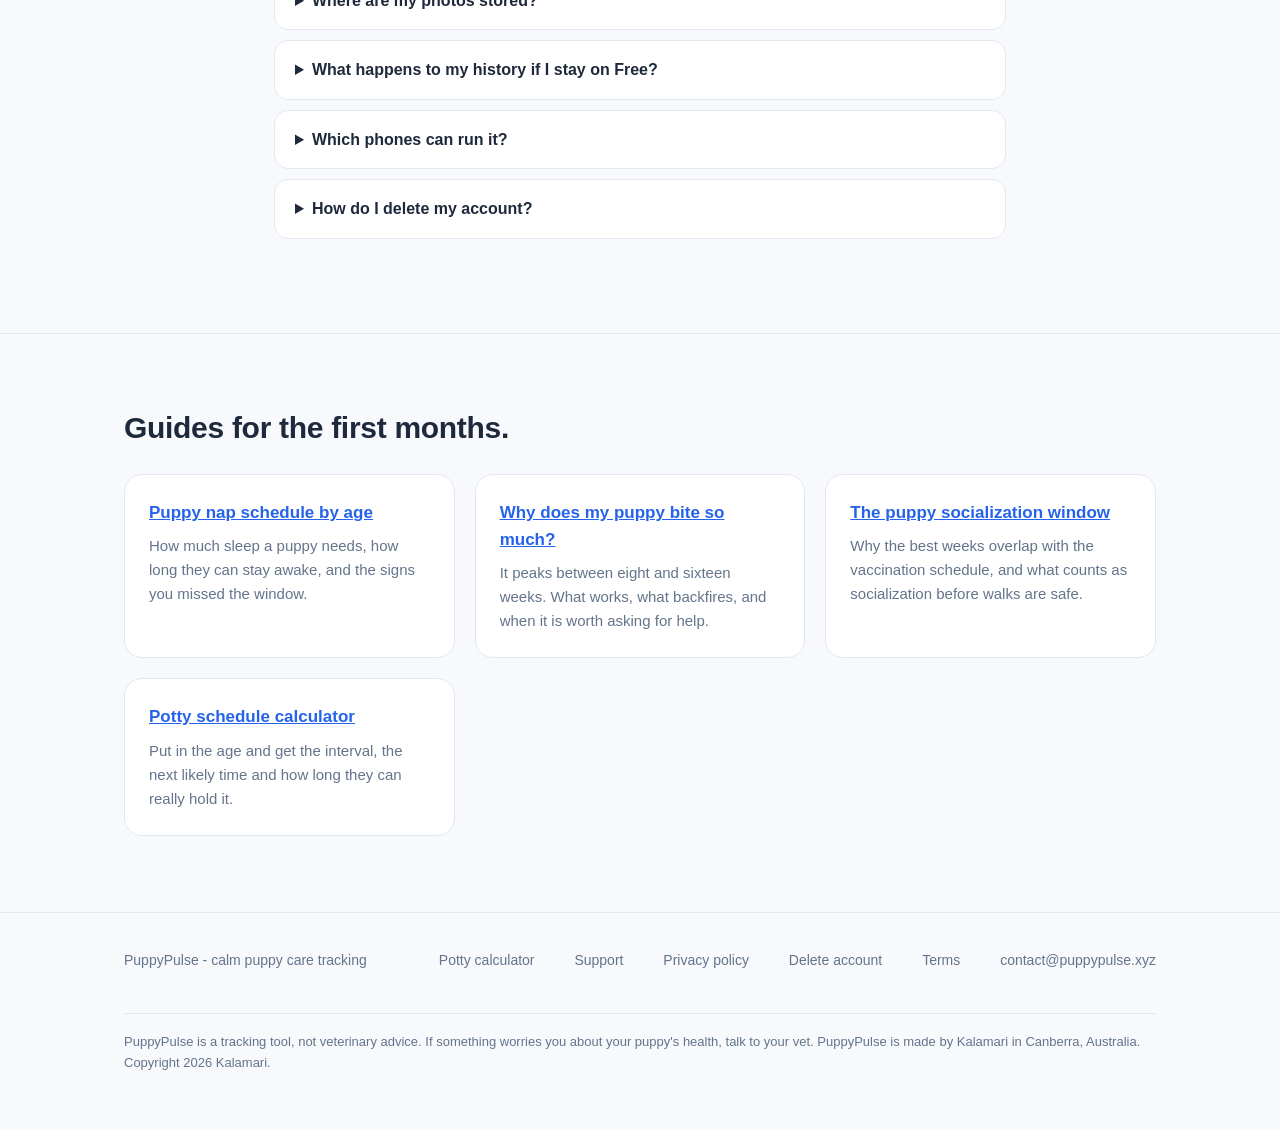
==== commit c3549a87: "Swap the bladder guide for puppy biting - The bladder piece collided with the calculator, which alre" ====
--- a/index.html
+++ b/index.html
@@ -380,9 +380,9 @@
           the signs you missed the window.</p>
         </article>
         <article class="card">
-          <h3><a href="puppy-bladder-capacity/">How long can a puppy hold their bladder?</a></h3>
-          <p>The one-hour-per-month rule is a maximum, not a routine. Intervals
-          that work, and when an accident is a symptom.</p>
+          <h3><a href="puppy-biting/">Why does my puppy bite so much?</a></h3>
+          <p>It peaks between eight and sixteen weeks. What works, what
+          backfires, and when it is worth asking for help.</p>
         </article>
         <article class="card">
           <h3><a href="puppy-socialization-window/">The puppy socialization window</a></h3>
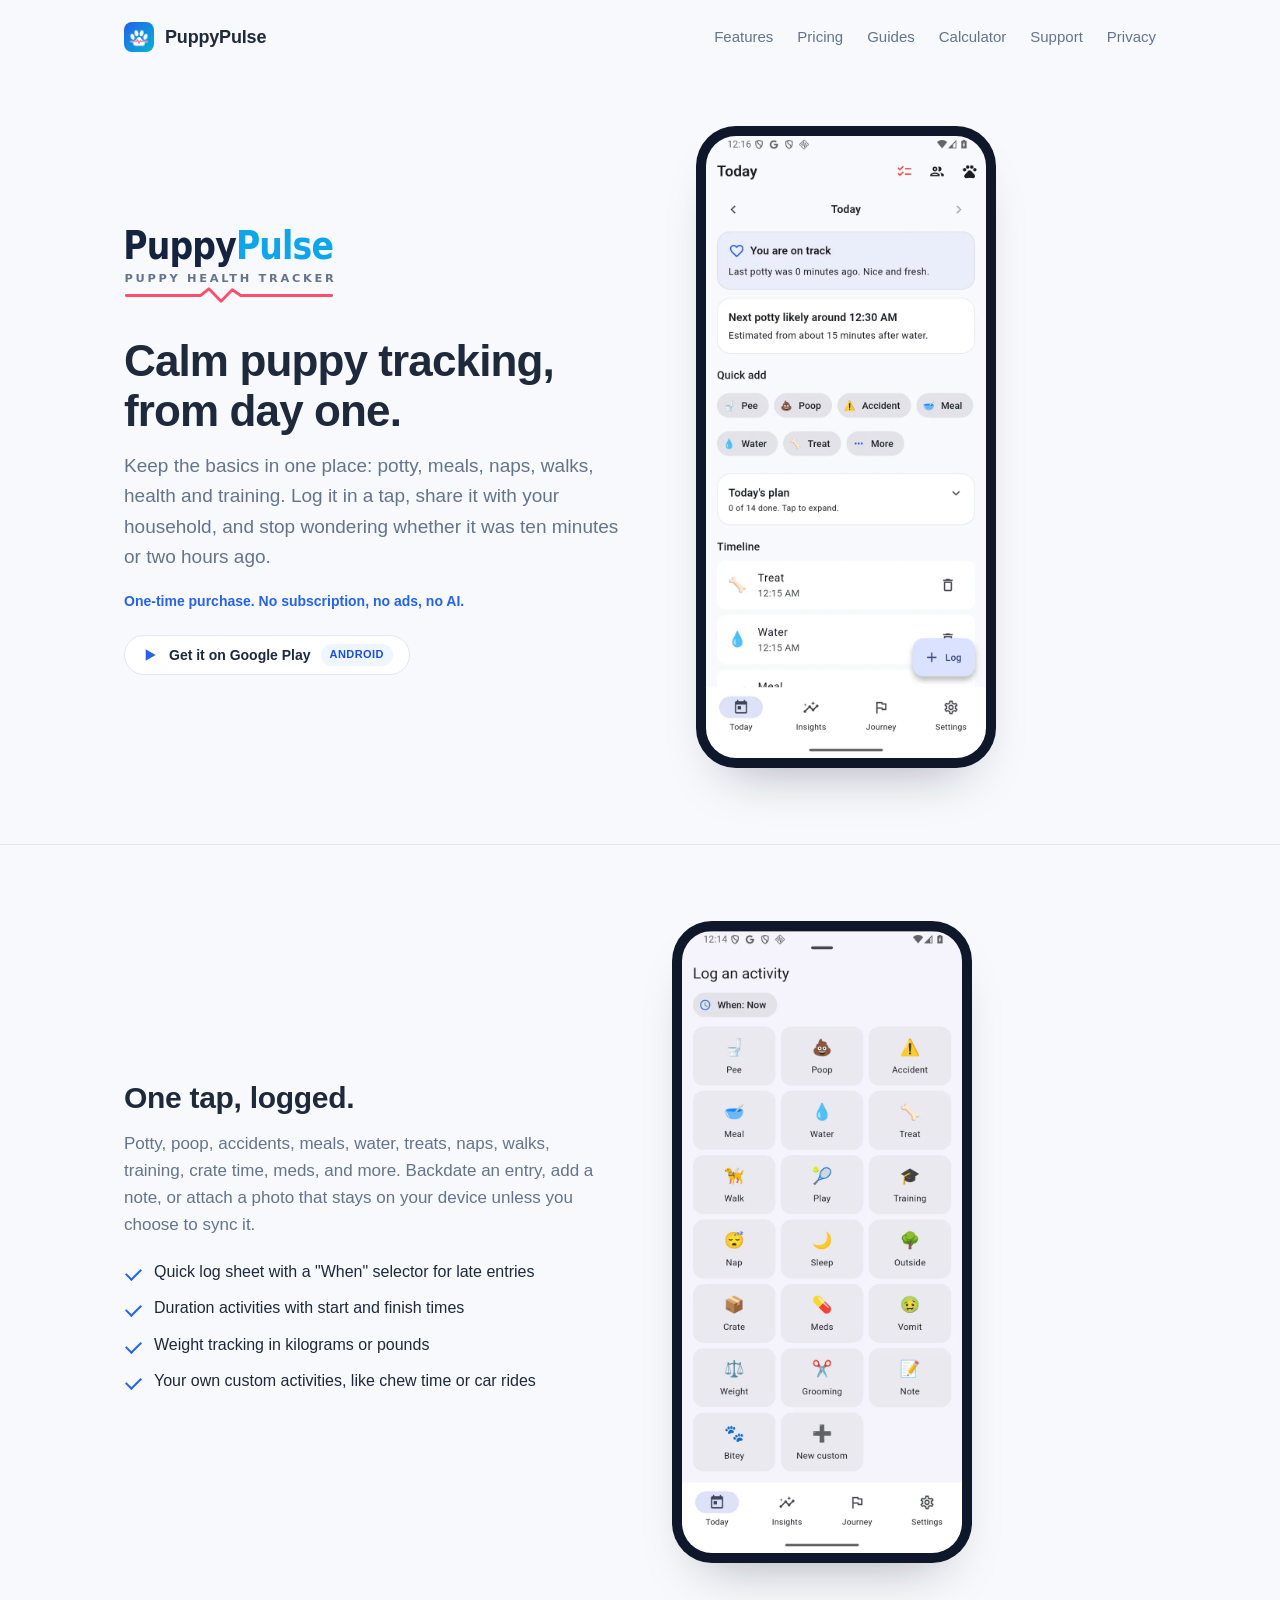
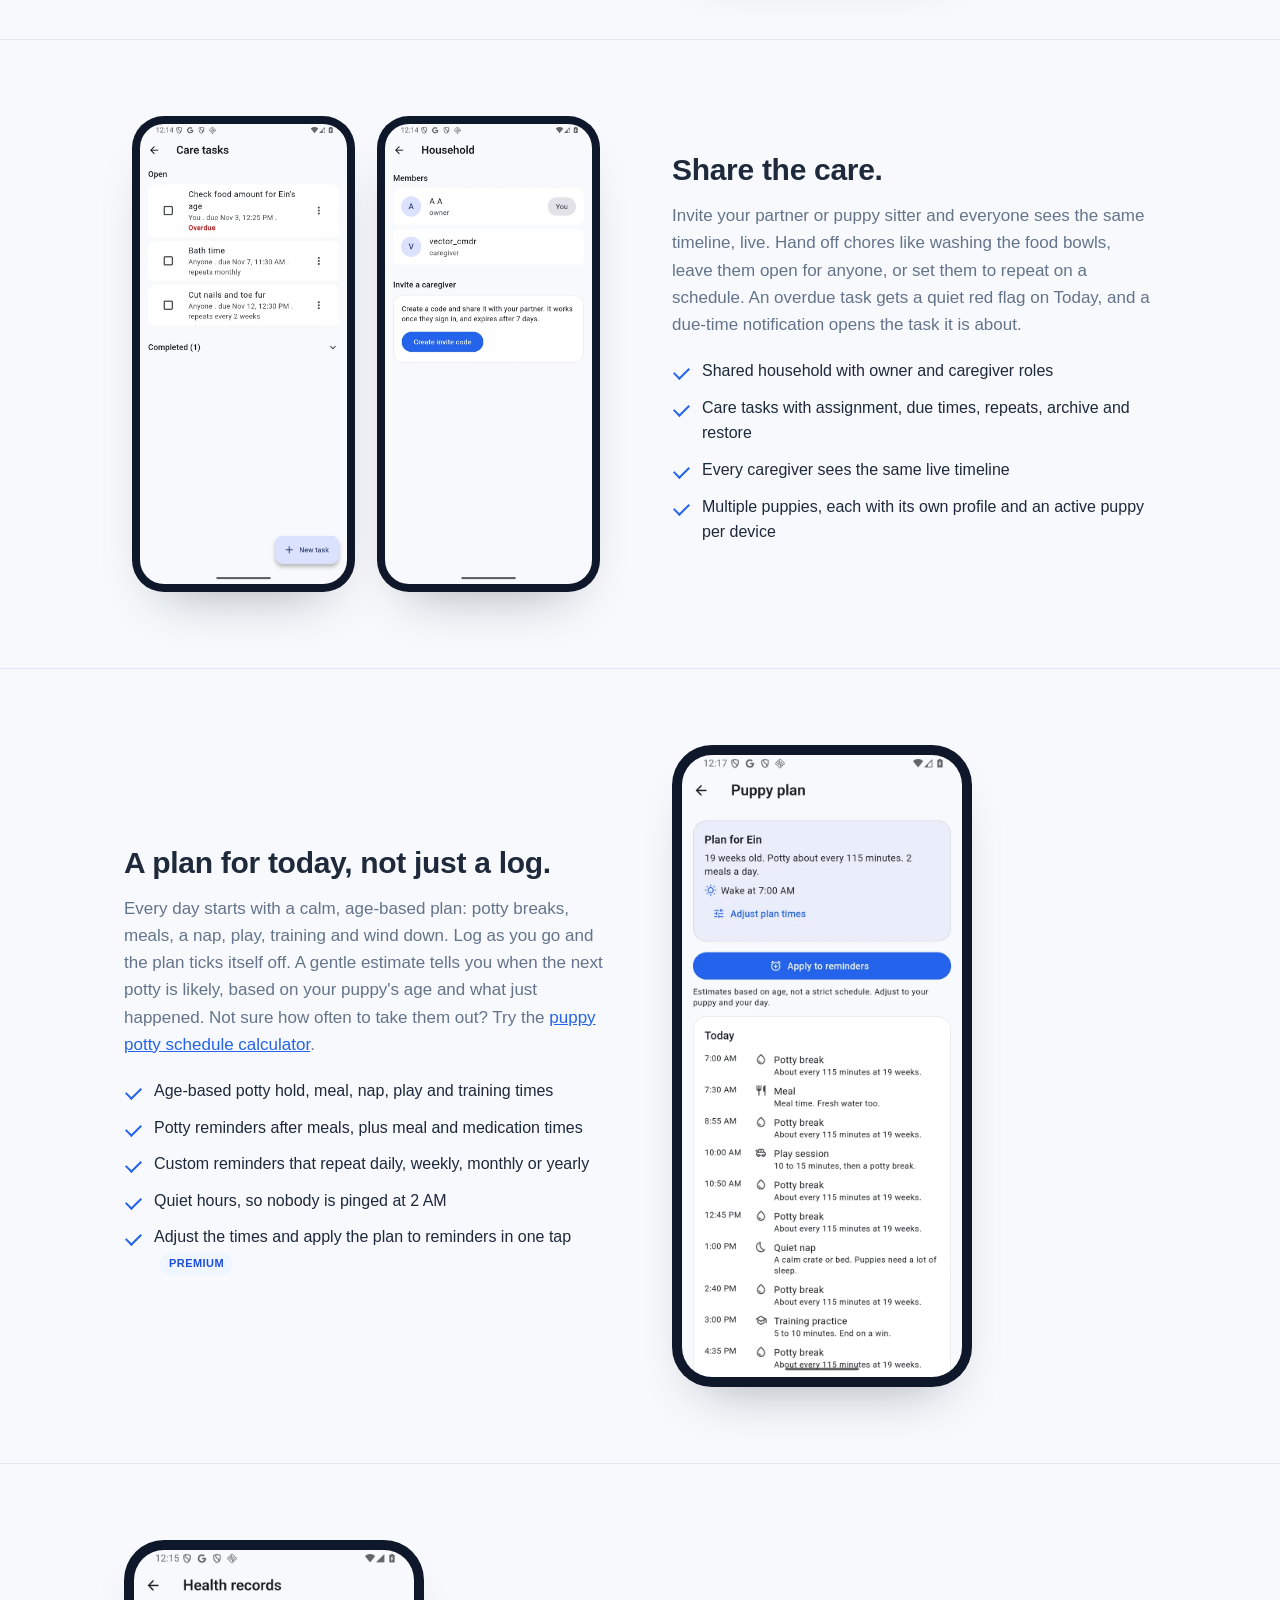
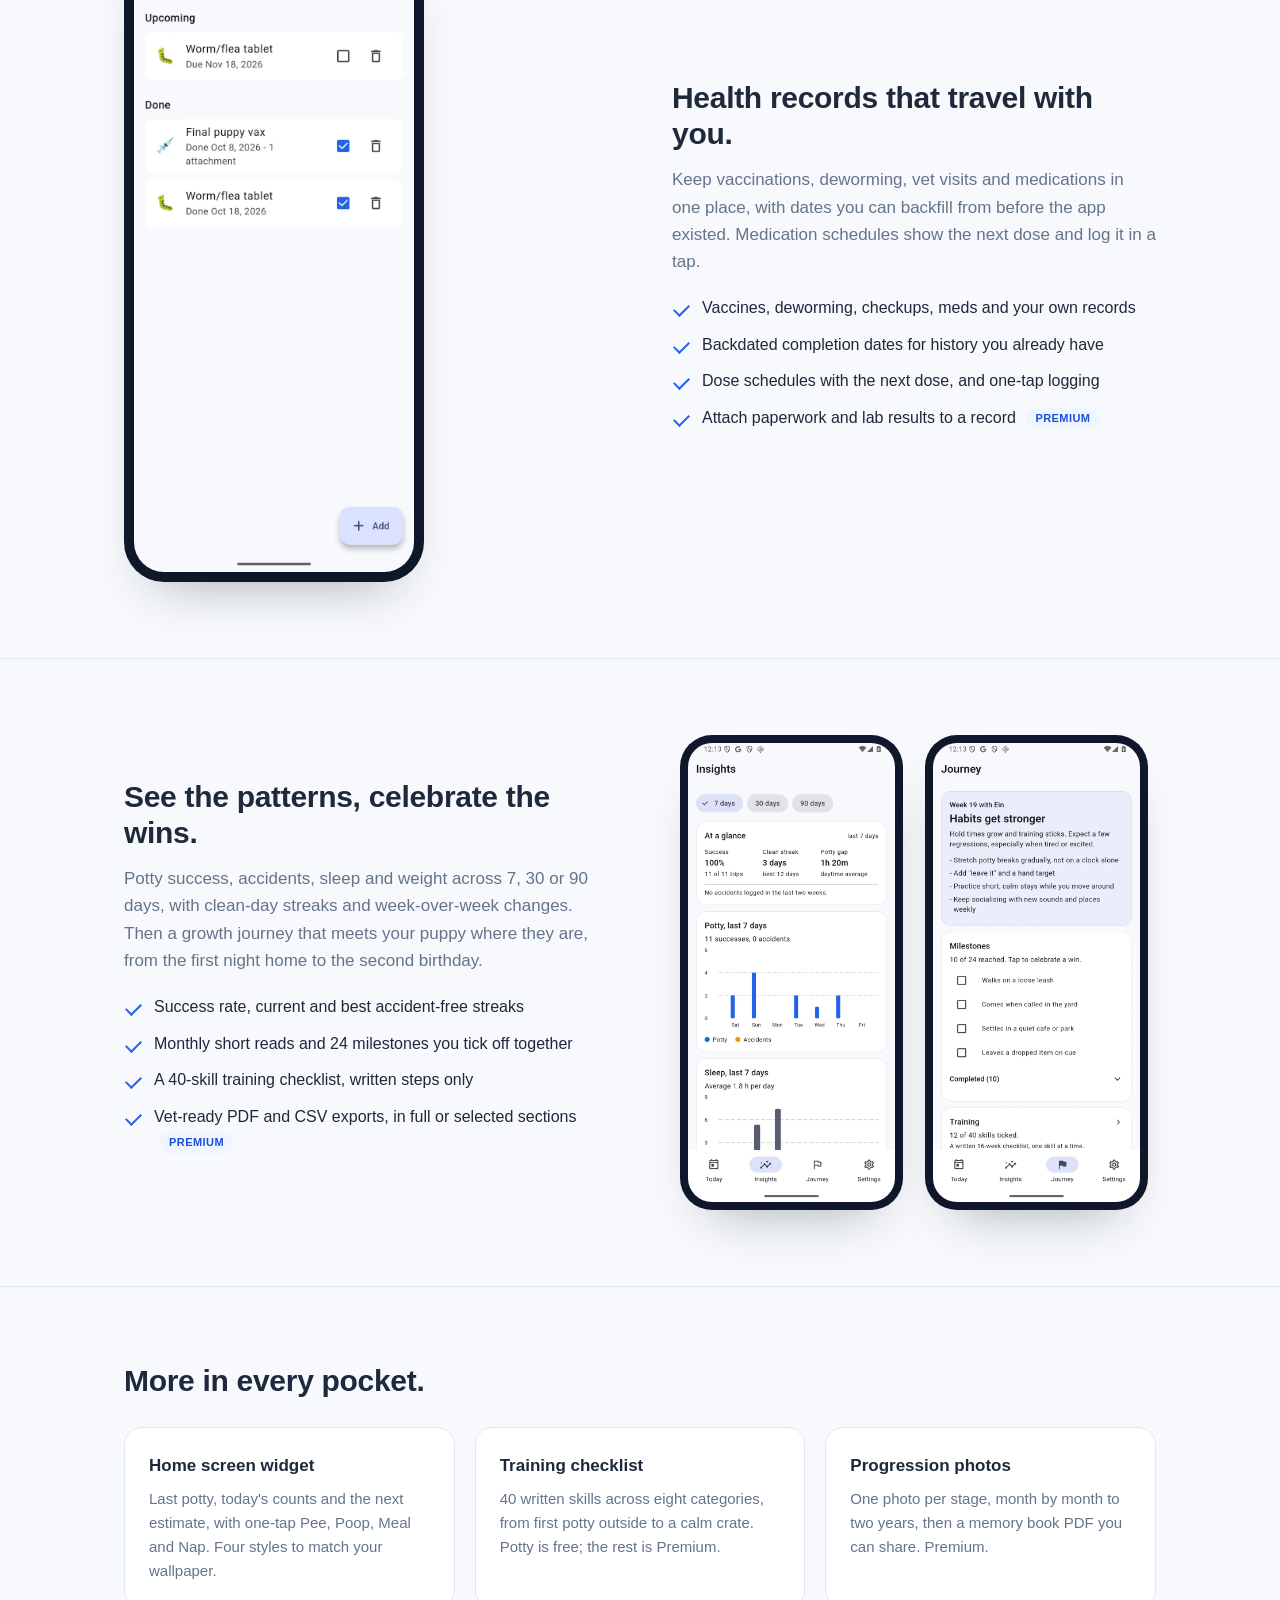
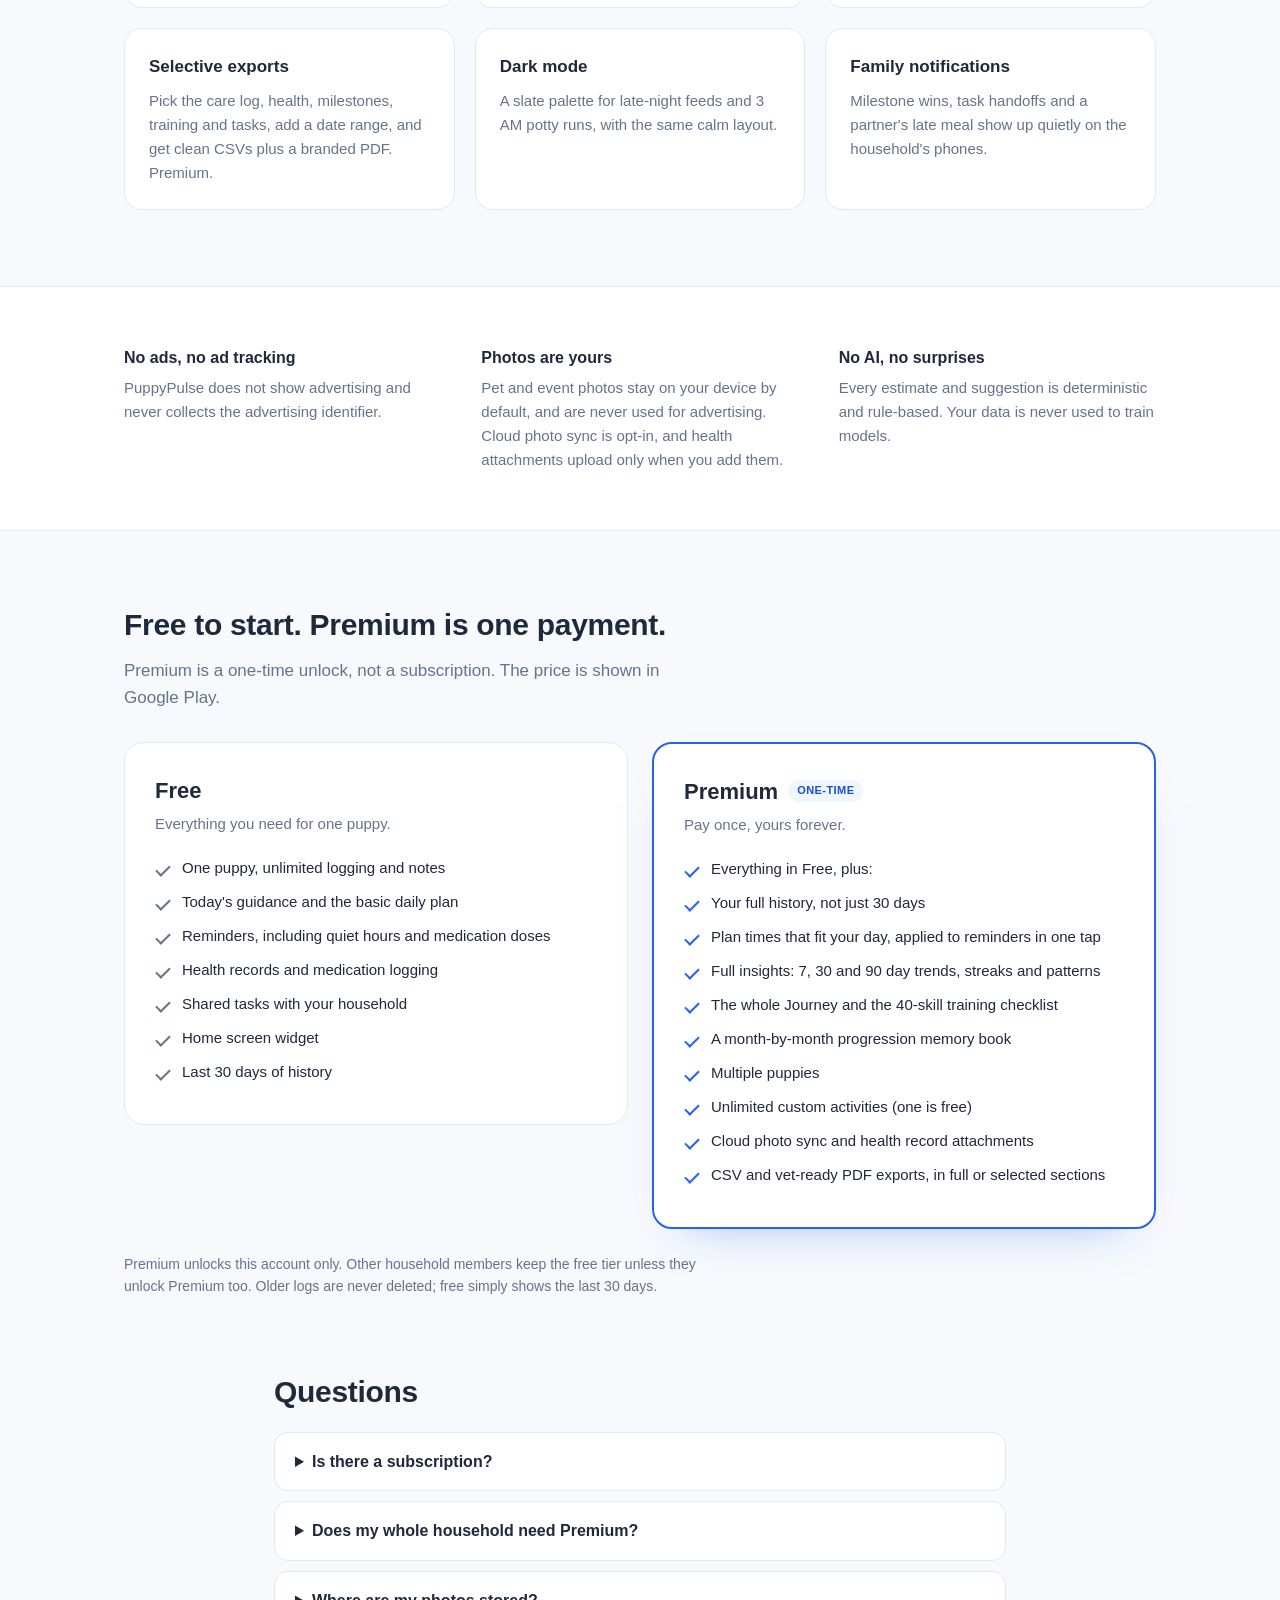
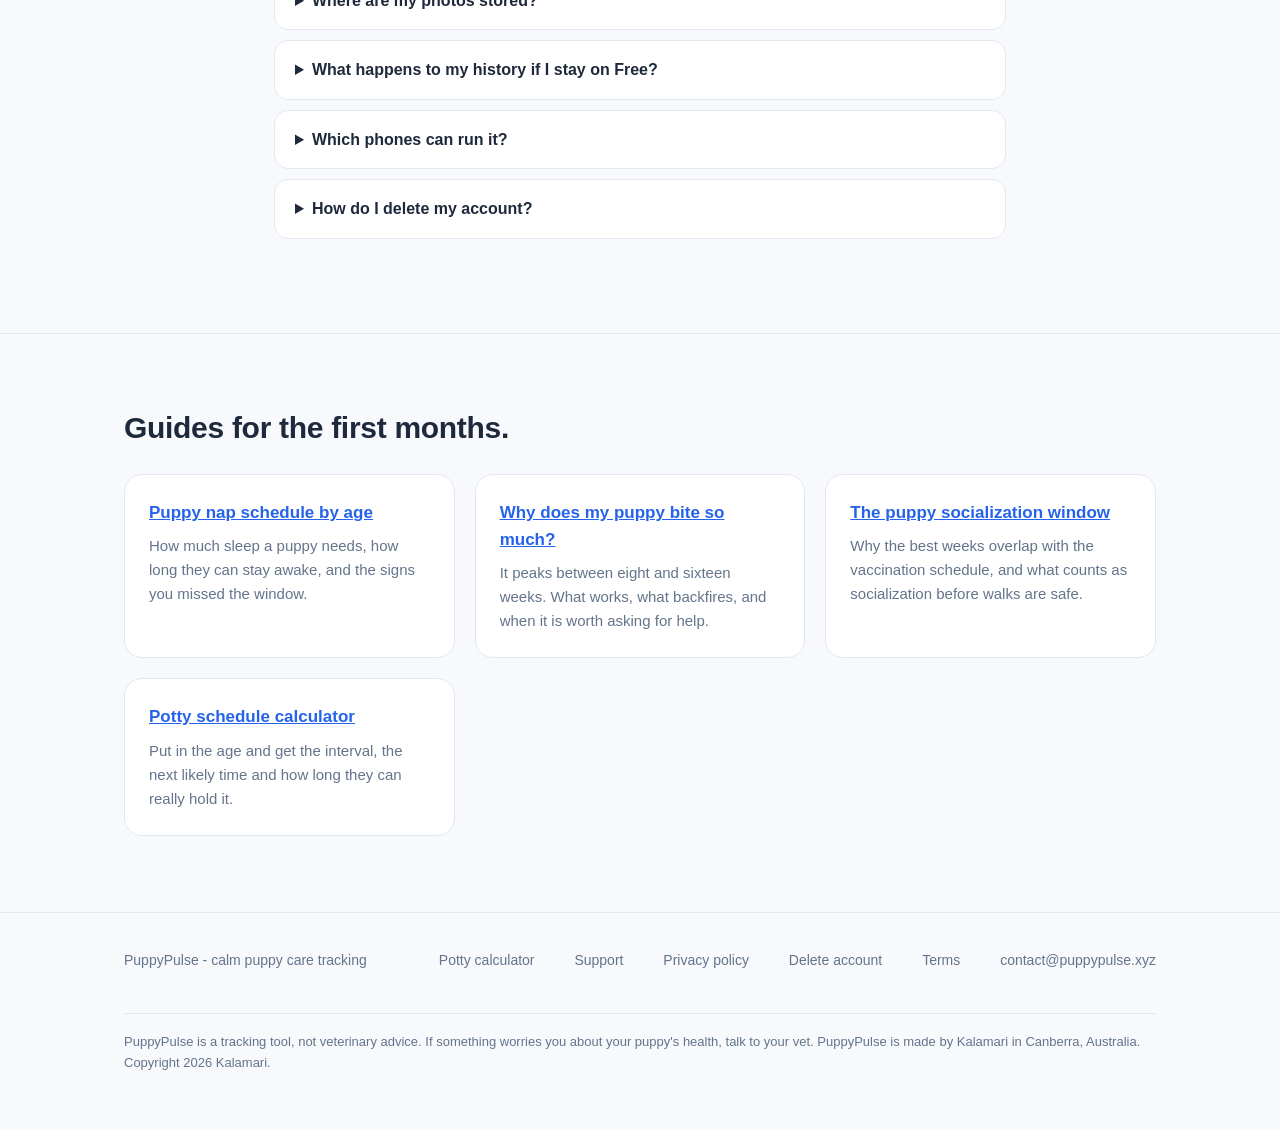
==== commit 7b578d7c: "Add sources, photos and a Guides hub - Each guide now ends with a small Sources block: AKC for sleep" ====
--- a/index.html
+++ b/index.html
@@ -58,6 +58,7 @@
     <nav>
       <a href="#features">Features</a>
       <a href="#pricing">Pricing</a>
+      <a href="guides/">Guides</a>
       <a href="puppy-potty-schedule/">Calculator</a>
       <a href="support/">Support</a>
       <a href="privacy/">Privacy</a>
--- a/styles.css
+++ b/styles.css
@@ -768,3 +768,132 @@
 .article .guides ul {
   padding-left: 1.1em;
 }
+
+/* Guide figures and sources */
+.article figure {
+  margin: 0 0 1.8em;
+}
+
+.article figure img {
+  width: 100%;
+  height: auto;
+  display: block;
+  border-radius: 12px;
+}
+
+.article figcaption {
+  font-size: 0.8rem;
+  color: var(--muted);
+  margin-top: 0.5em;
+}
+
+.article .sources {
+  margin-top: 2.6em;
+  padding-top: 1.2em;
+  border-top: 1px solid var(--line);
+  font-size: 0.82rem;
+  color: var(--muted);
+}
+
+.article .sources h2 {
+  font-size: 0.9rem;
+  margin: 0 0 0.6em;
+}
+
+.article .sources ul {
+  margin: 0;
+  padding-left: 1.1em;
+}
+
+.article .sources li {
+  margin-bottom: 0.35em;
+}
+
+/* Guides index */
+.guide-list {
+  display: grid;
+  grid-template-columns: repeat(auto-fit, minmax(280px, 1fr));
+  gap: 28px;
+  margin-top: 2em;
+}
+
+.guide {
+  display: block;
+  text-decoration: none;
+  color: inherit;
+}
+
+.guide img {
+  width: 100%;
+  height: auto;
+  display: block;
+  border-radius: 12px;
+  margin-bottom: 0.8em;
+}
+
+.guide h2 {
+  font-size: 1.1rem;
+  margin: 0 0 0.35em;
+}
+
+.guide p {
+  margin: 0;
+  font-size: 0.92rem;
+  color: var(--muted);
+}
+
+.guide:hover h2 {
+  color: var(--blue);
+}
+
+.guide-more {
+  margin-top: 2em;
+  font-size: 0.95rem;
+  color: var(--muted);
+}
+
+/* Guides index, row layout */
+.guide-list {
+  display: grid;
+  grid-template-columns: 1fr;
+  gap: 30px;
+  margin-top: 2.2em;
+}
+
+.guide {
+  display: grid;
+  grid-template-columns: 240px 1fr;
+  gap: 22px;
+  align-items: start;
+}
+
+.guide img {
+  width: 100%;
+  height: auto;
+  margin: 0;
+}
+
+.guide h2 {
+  margin-top: 0.1em;
+}
+
+@media (max-width: 640px) {
+  .guide {
+    grid-template-columns: 1fr;
+  }
+}
+
+.guide-more {
+  margin-top: 2.4em;
+  padding-top: 1.2em;
+  border-top: 1px solid var(--line);
+}
+
+.guide-text h2 {
+  margin: 0 0 0.35em;
+  font-size: 1.1rem;
+}
+
+.guide-text p {
+  margin: 0;
+}
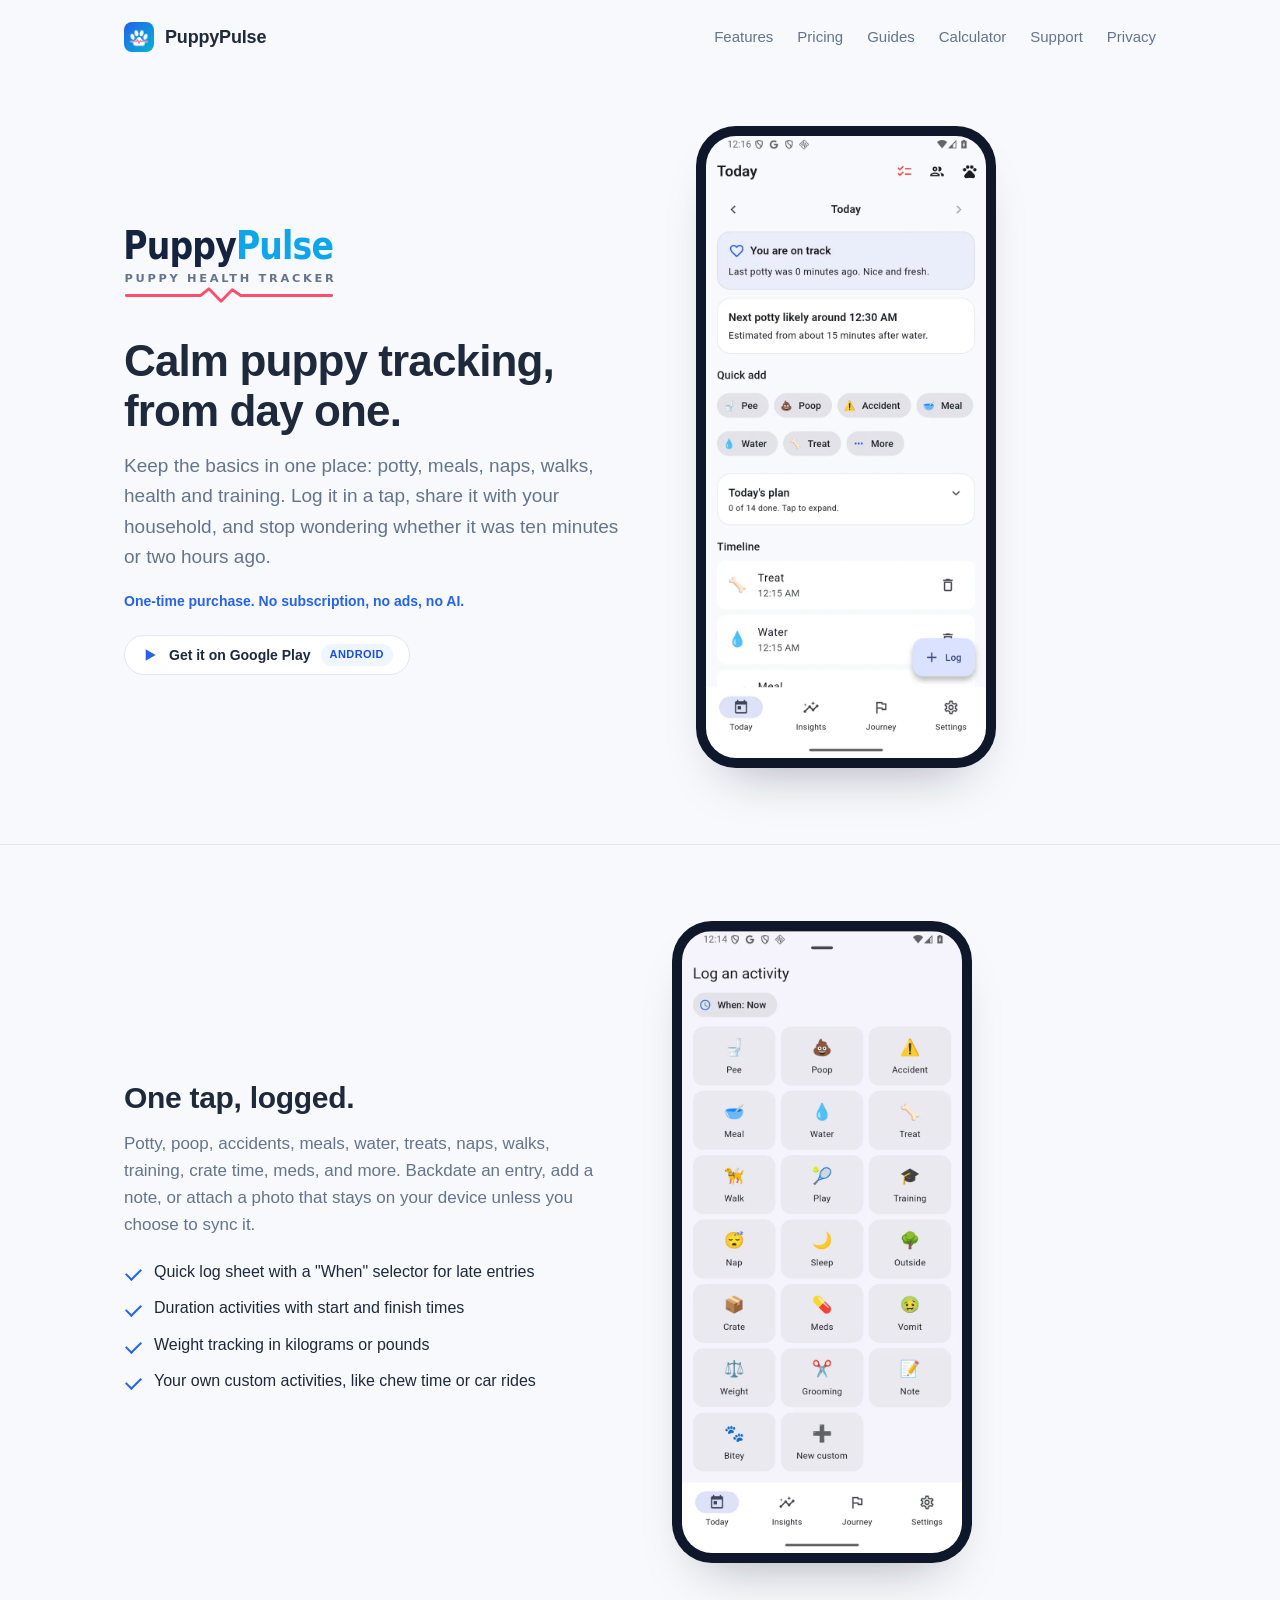
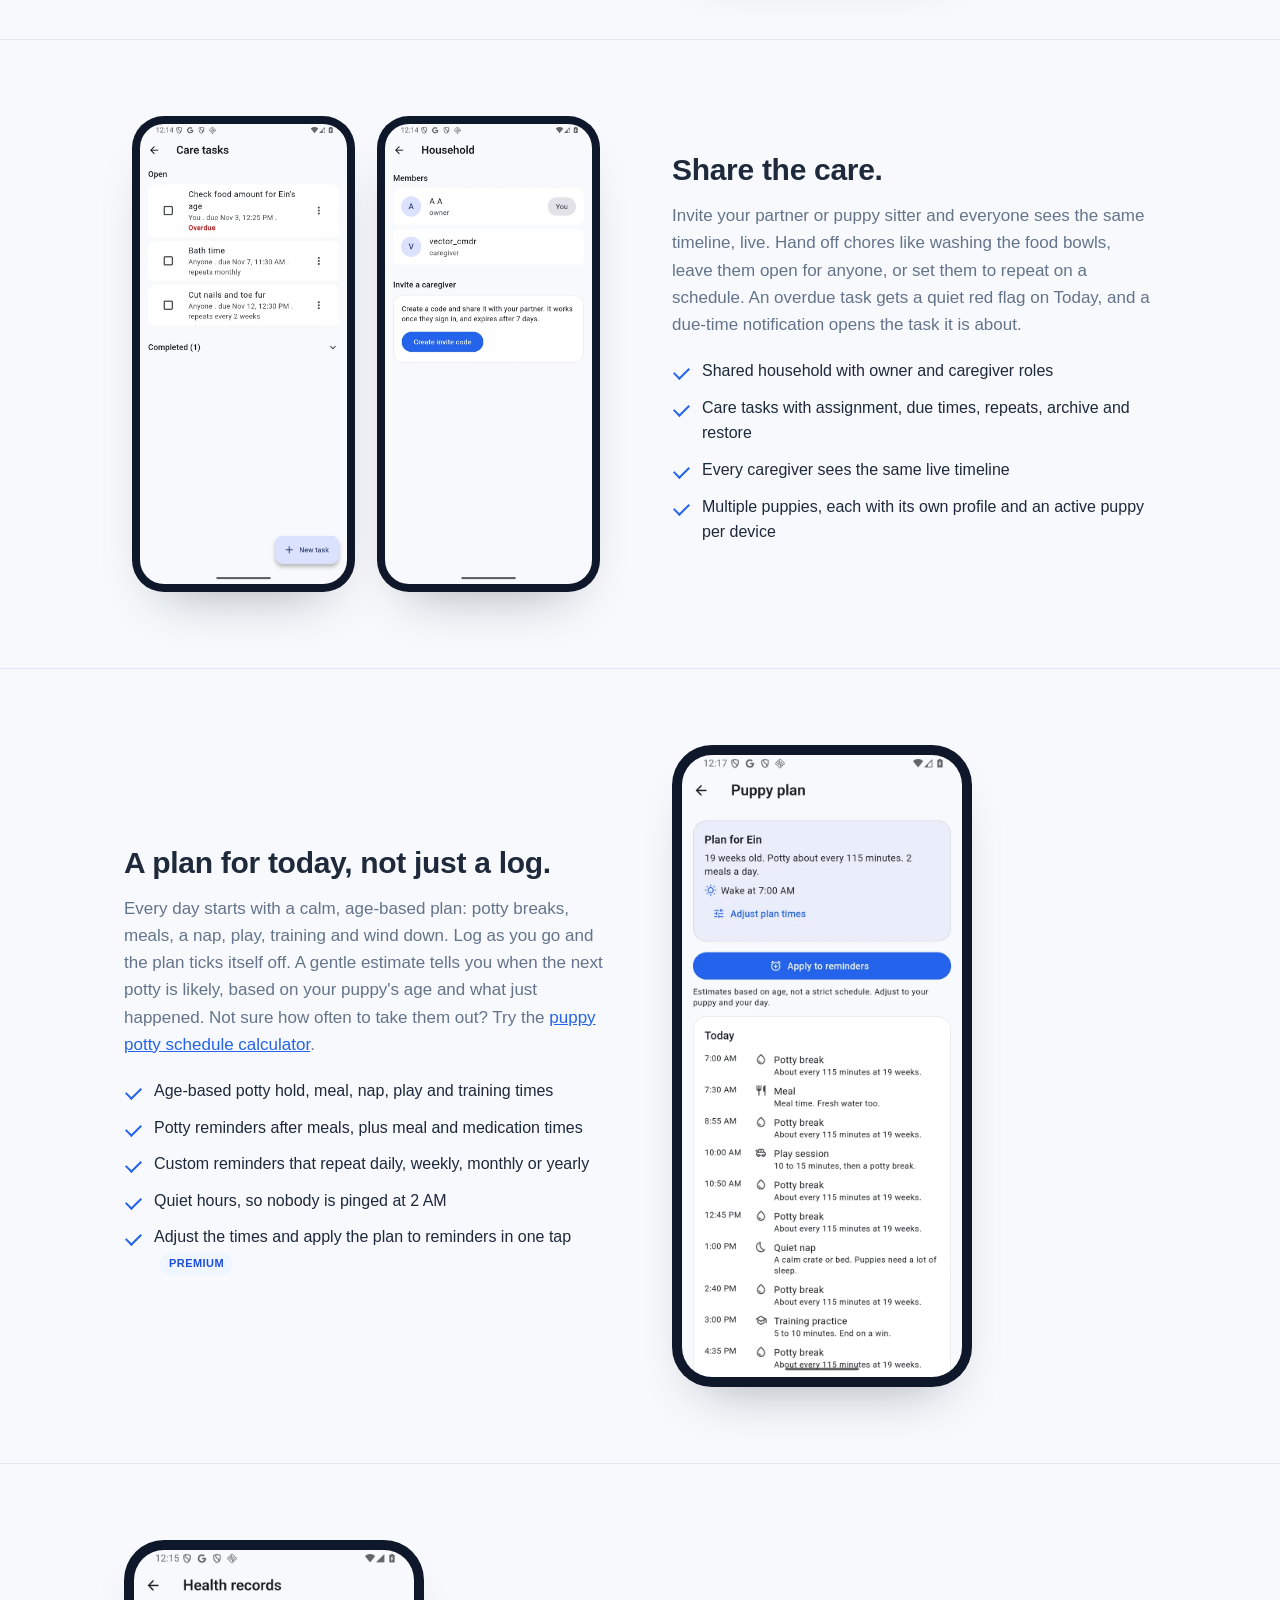
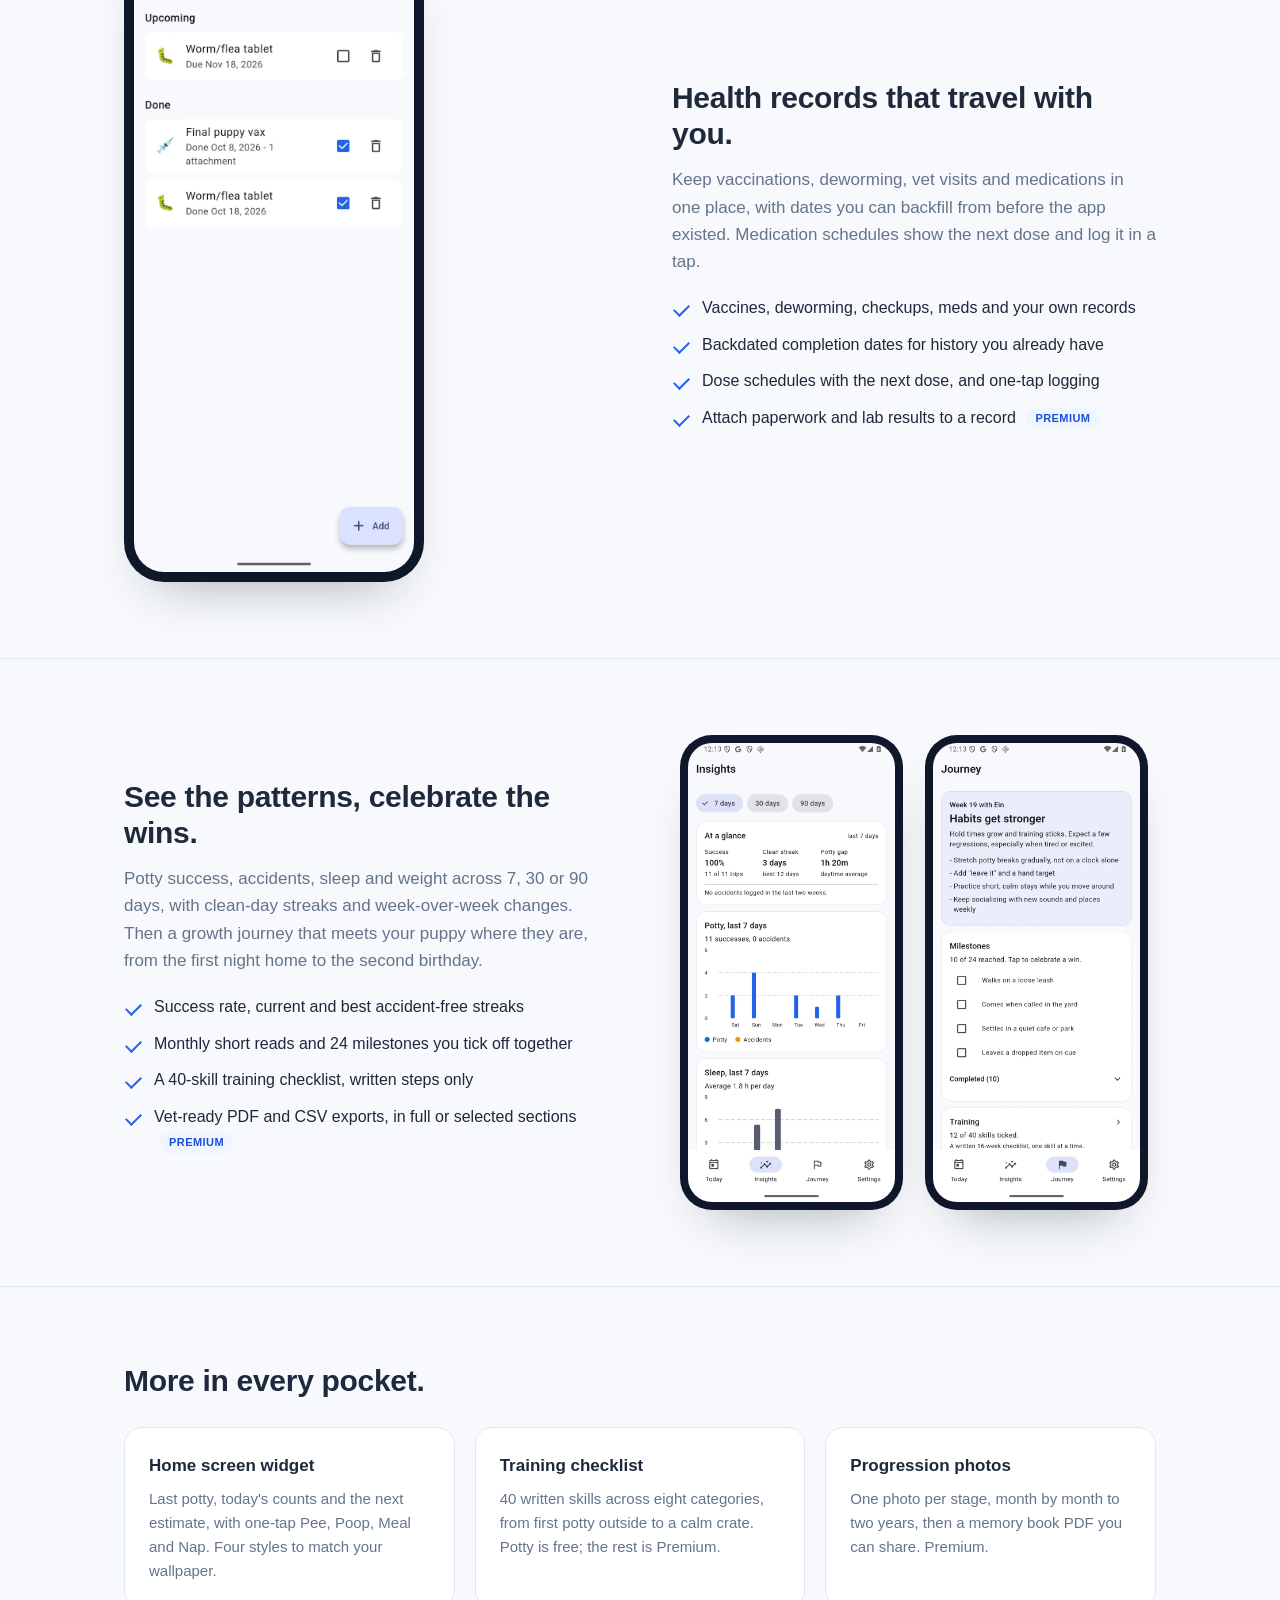
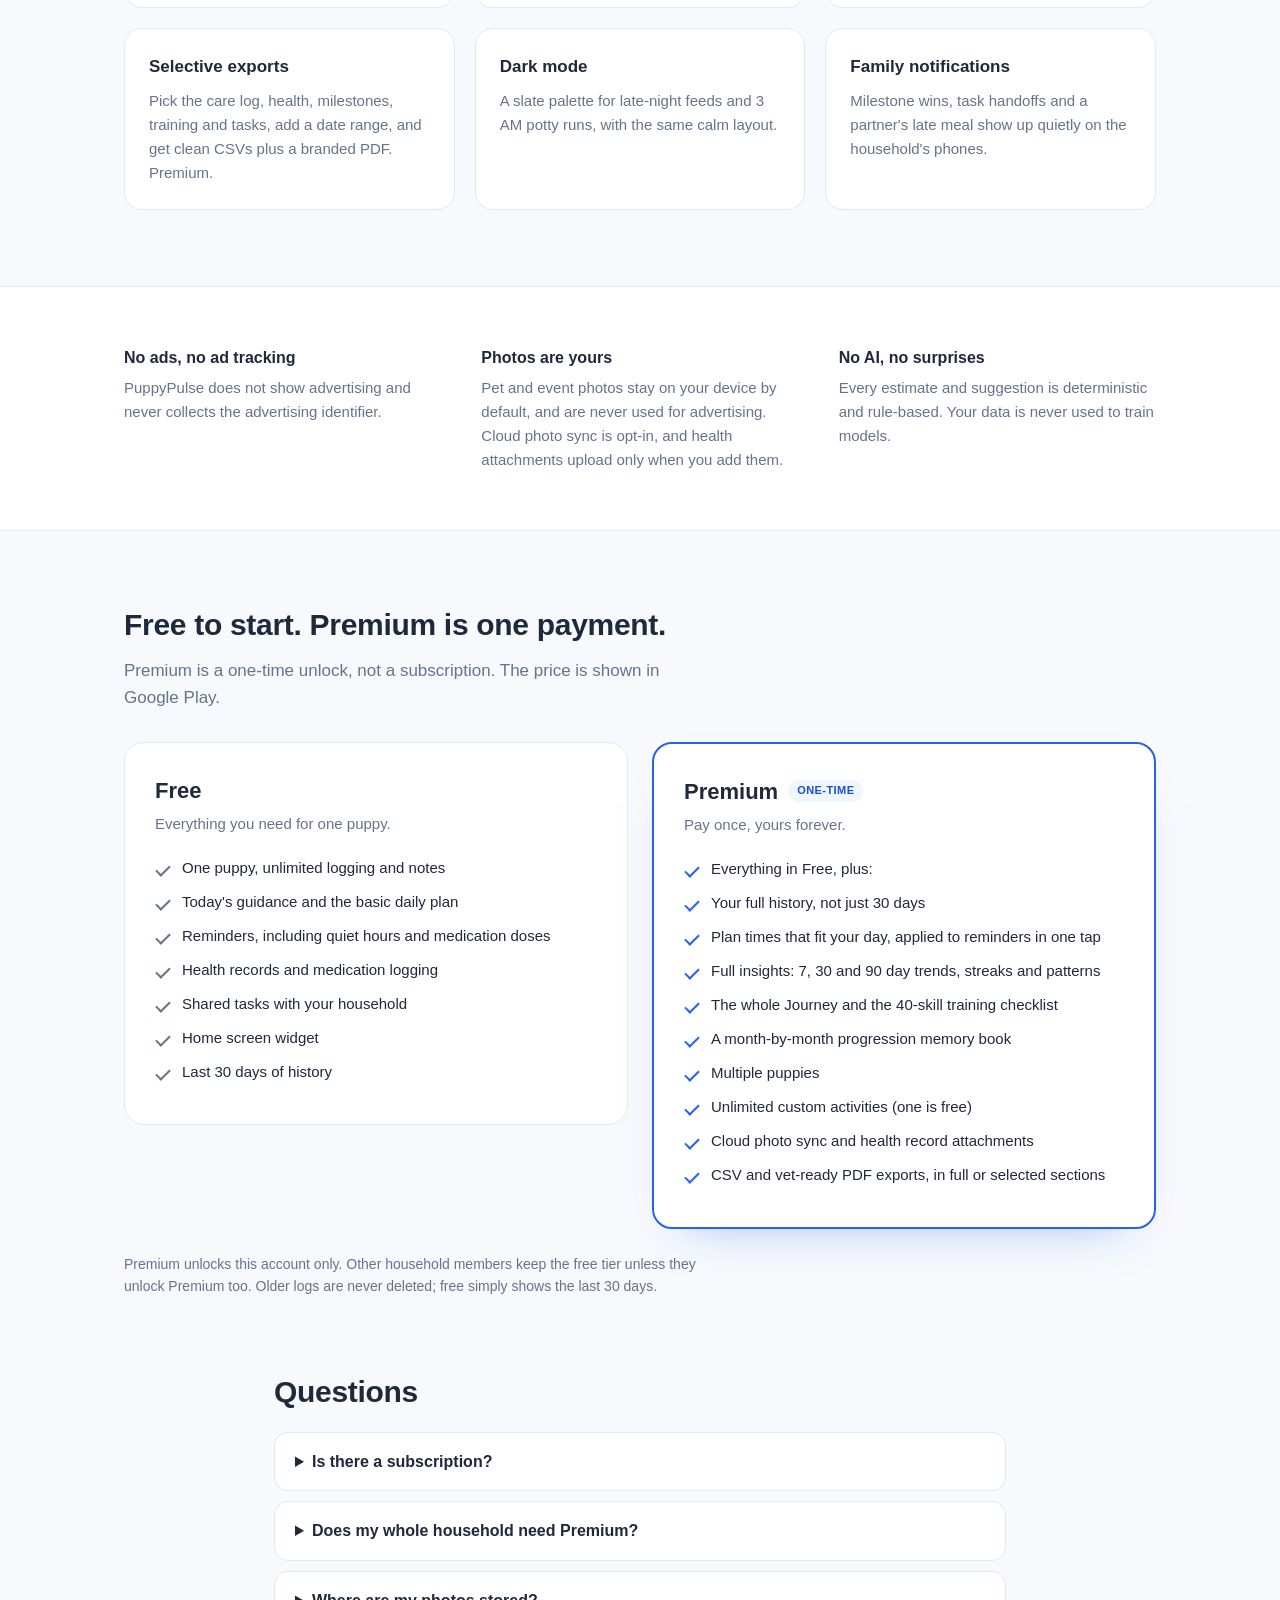
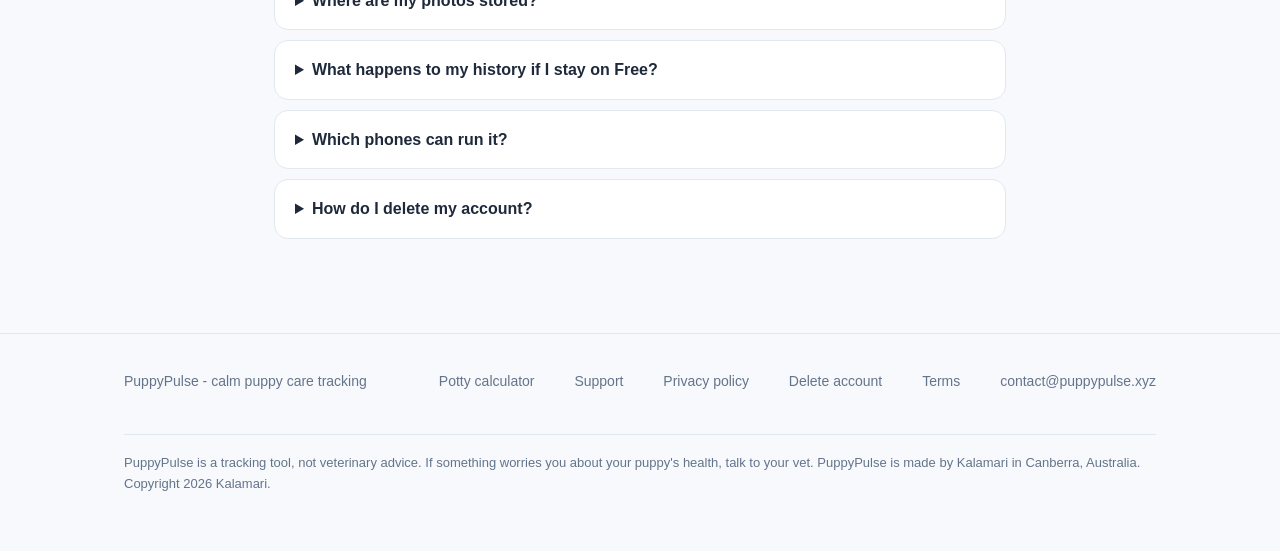
==== commit 5192c3fa: "Move the guides off the home page and leave only the menu item The three articles were listed in a s" ====
--- a/index.html
+++ b/index.html
@@ -371,33 +371,6 @@
       </details>
     </div>
   </section>
-  <section class="more" id="guides">
-    <div class="wrap">
-      <h2>Guides for the first months.</h2>
-      <div class="grid">
-        <article class="card">
-          <h3><a href="puppy-nap-schedule/">Puppy nap schedule by age</a></h3>
-          <p>How much sleep a puppy needs, how long they can stay awake, and
-          the signs you missed the window.</p>
-        </article>
-        <article class="card">
-          <h3><a href="puppy-biting/">Why does my puppy bite so much?</a></h3>
-          <p>It peaks between eight and sixteen weeks. What works, what
-          backfires, and when it is worth asking for help.</p>
-        </article>
-        <article class="card">
-          <h3><a href="puppy-socialization-window/">The puppy socialization window</a></h3>
-          <p>Why the best weeks overlap with the vaccination schedule, and what
-          counts as socialization before walks are safe.</p>
-        </article>
-        <article class="card">
-          <h3><a href="puppy-potty-schedule/">Potty schedule calculator</a></h3>
-          <p>Put in the age and get the interval, the next likely time and how
-          long they can really hold it.</p>
-        </article>
-      </div>
-    </div>
-  </section>
 
 </main>
 
